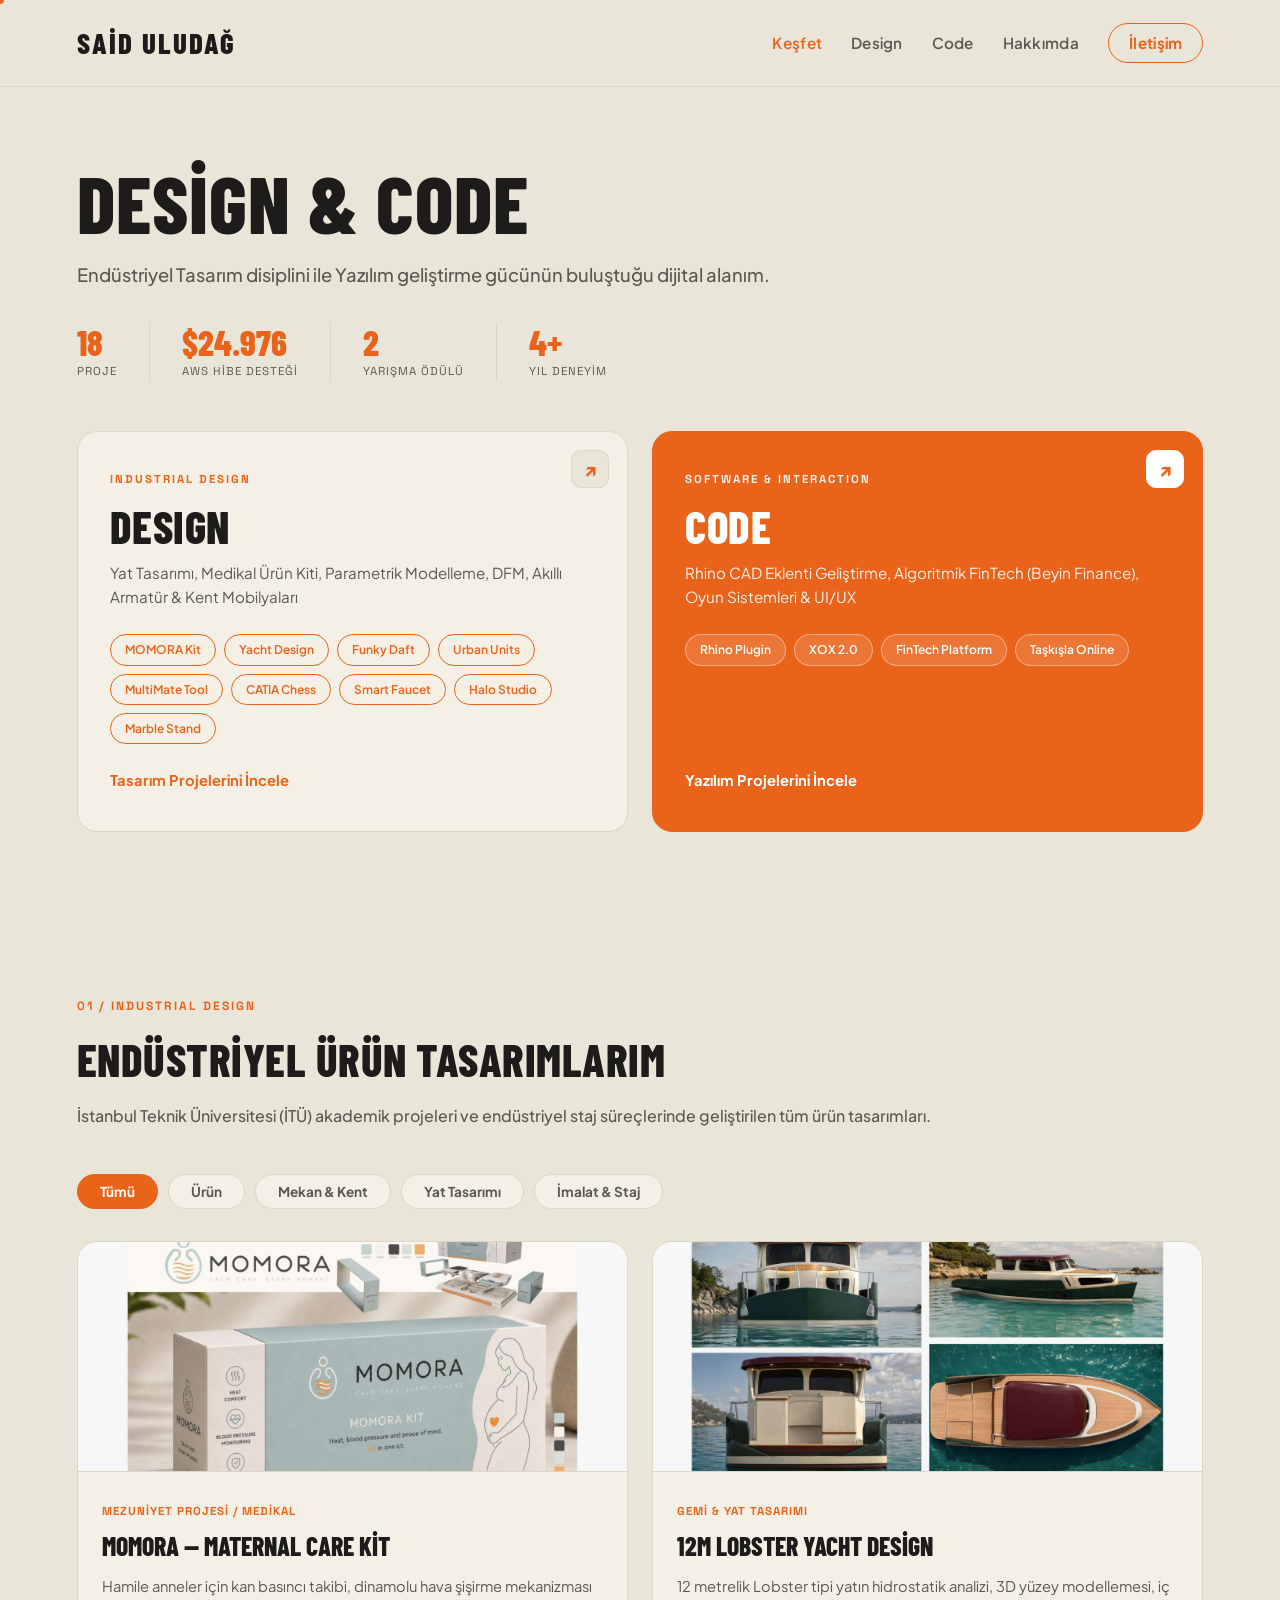
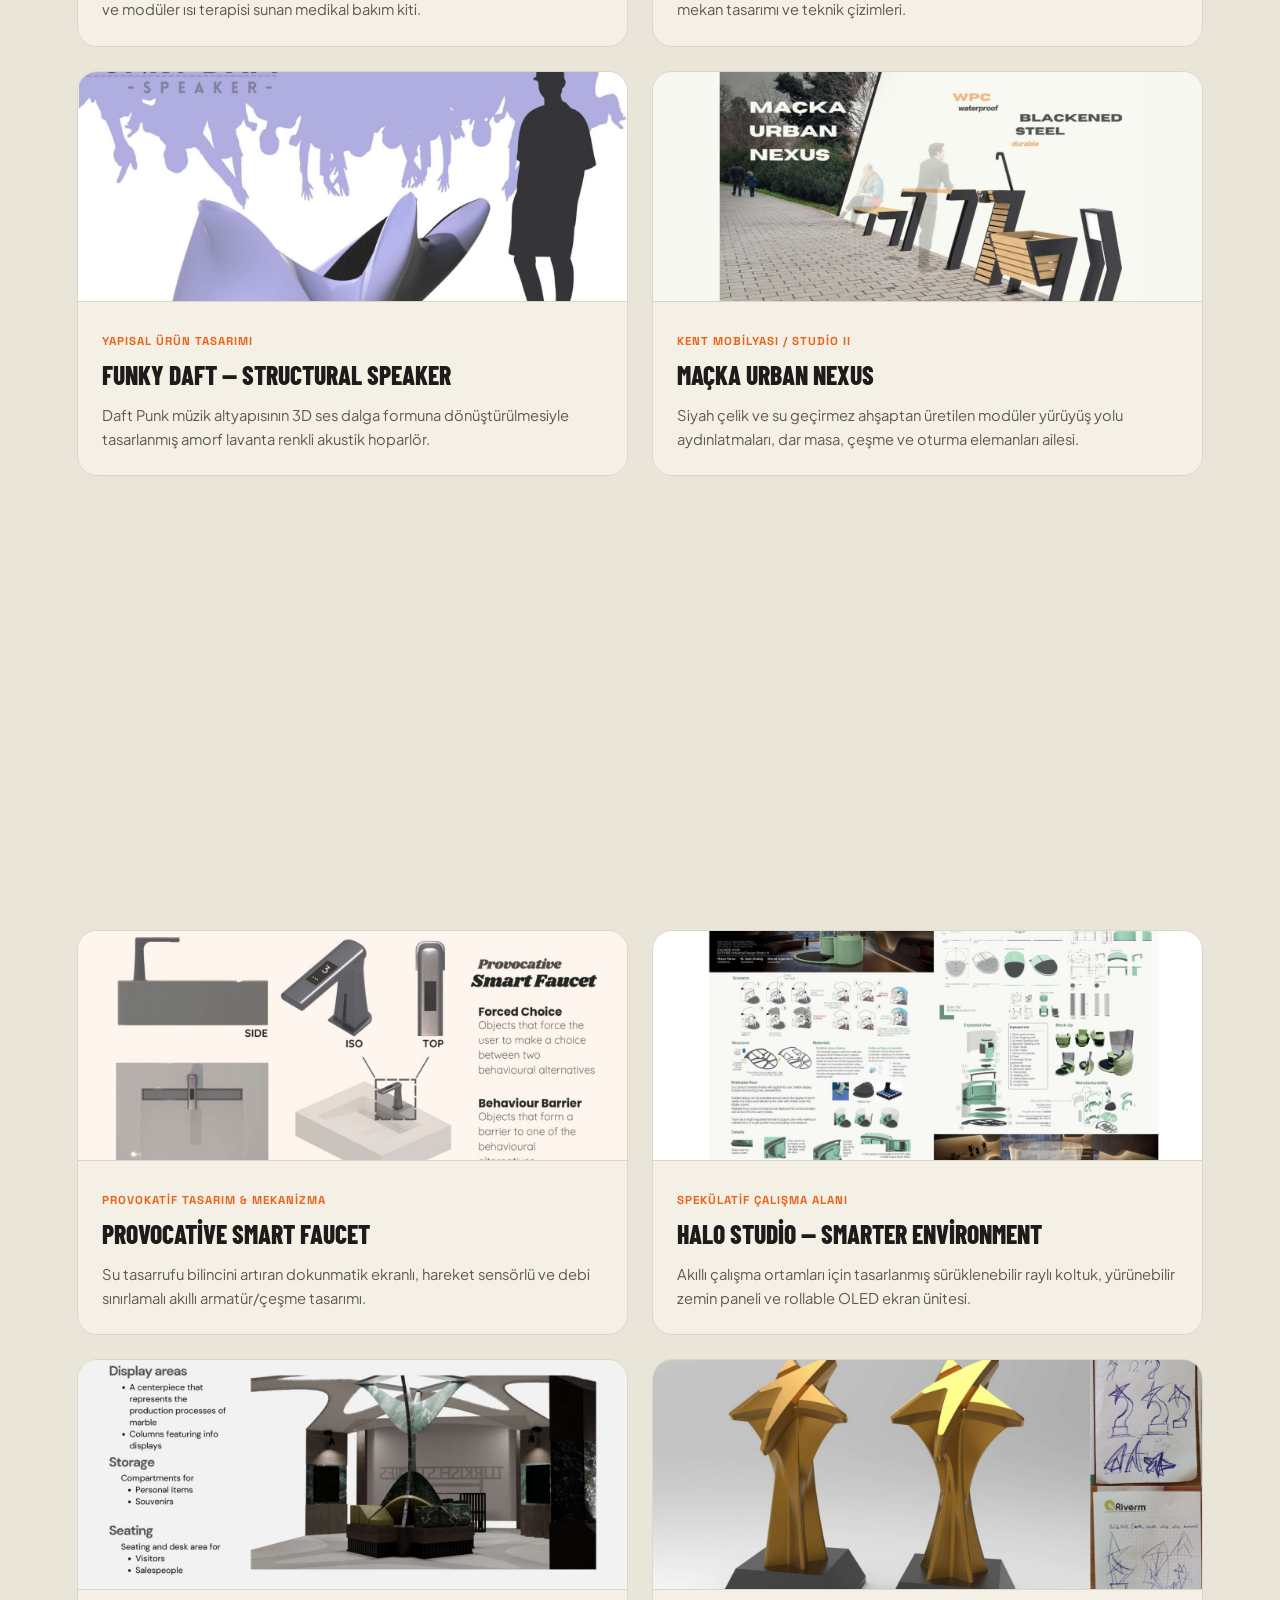
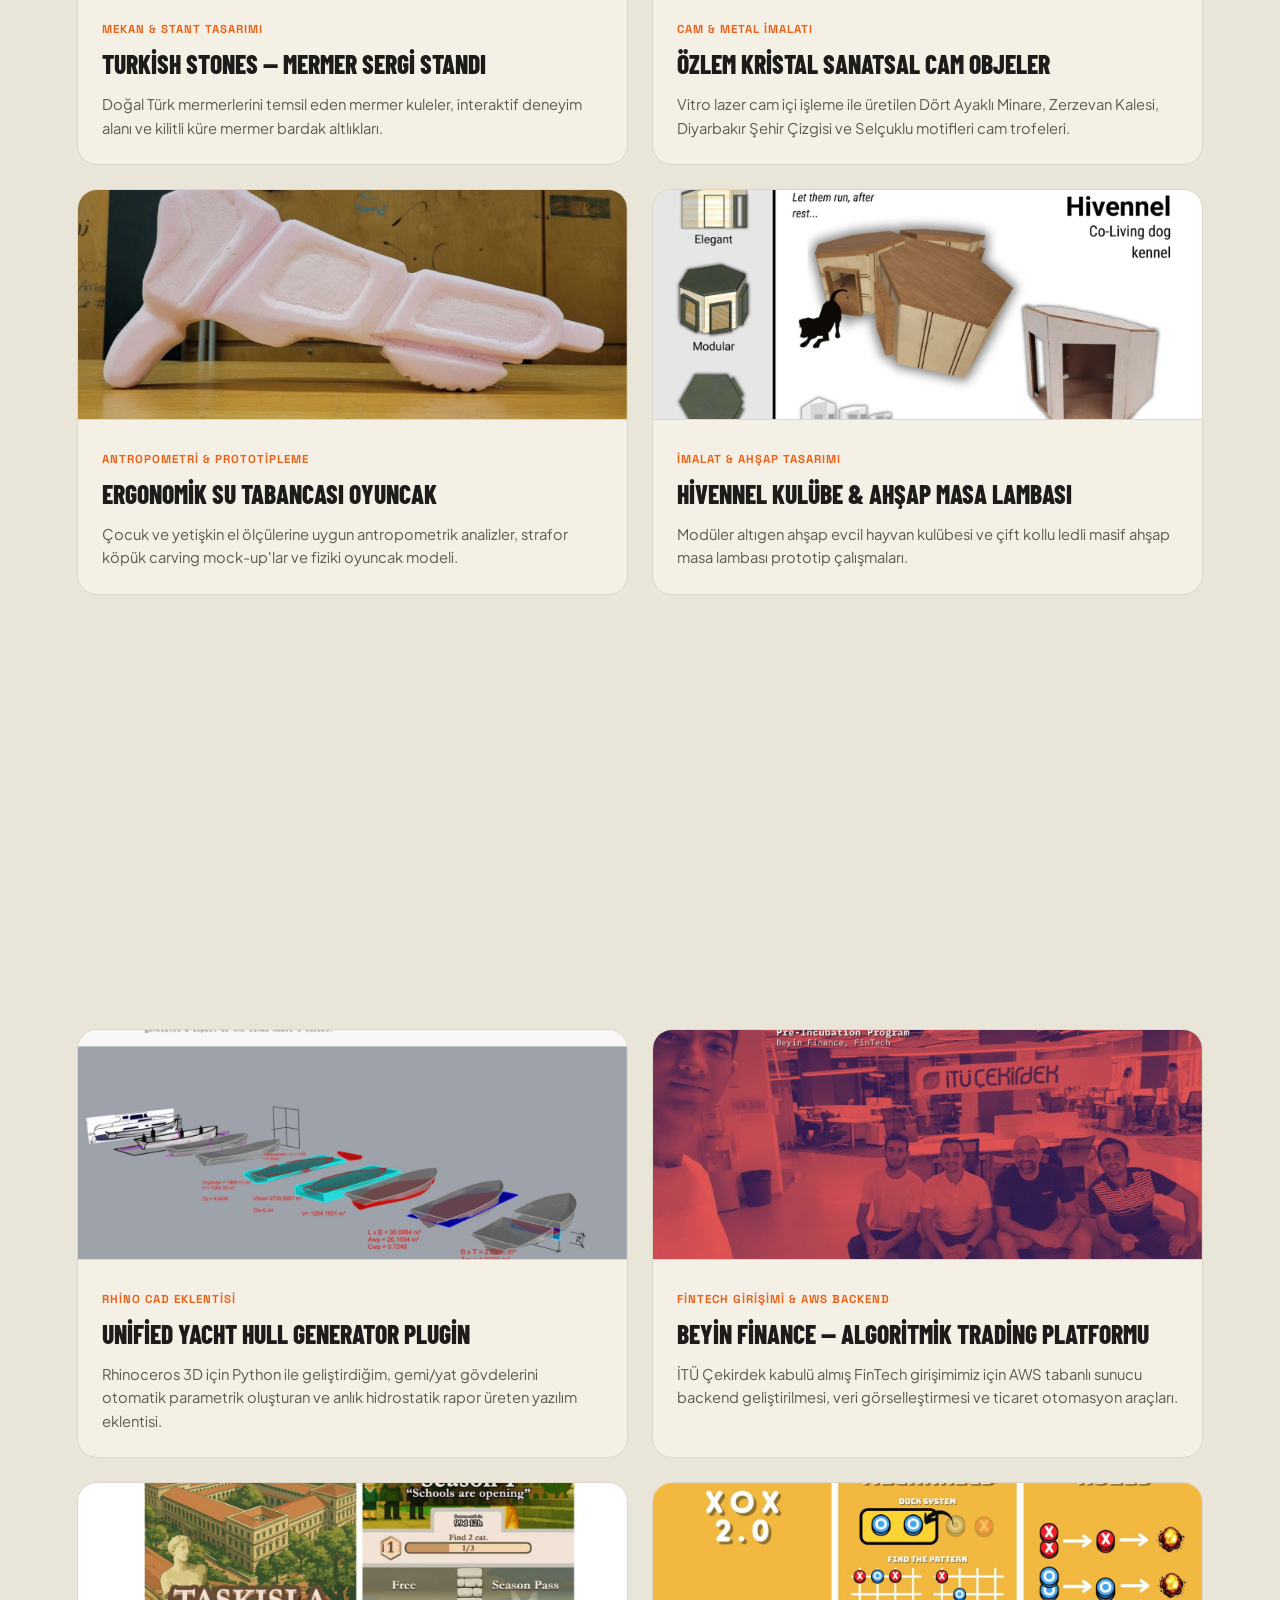
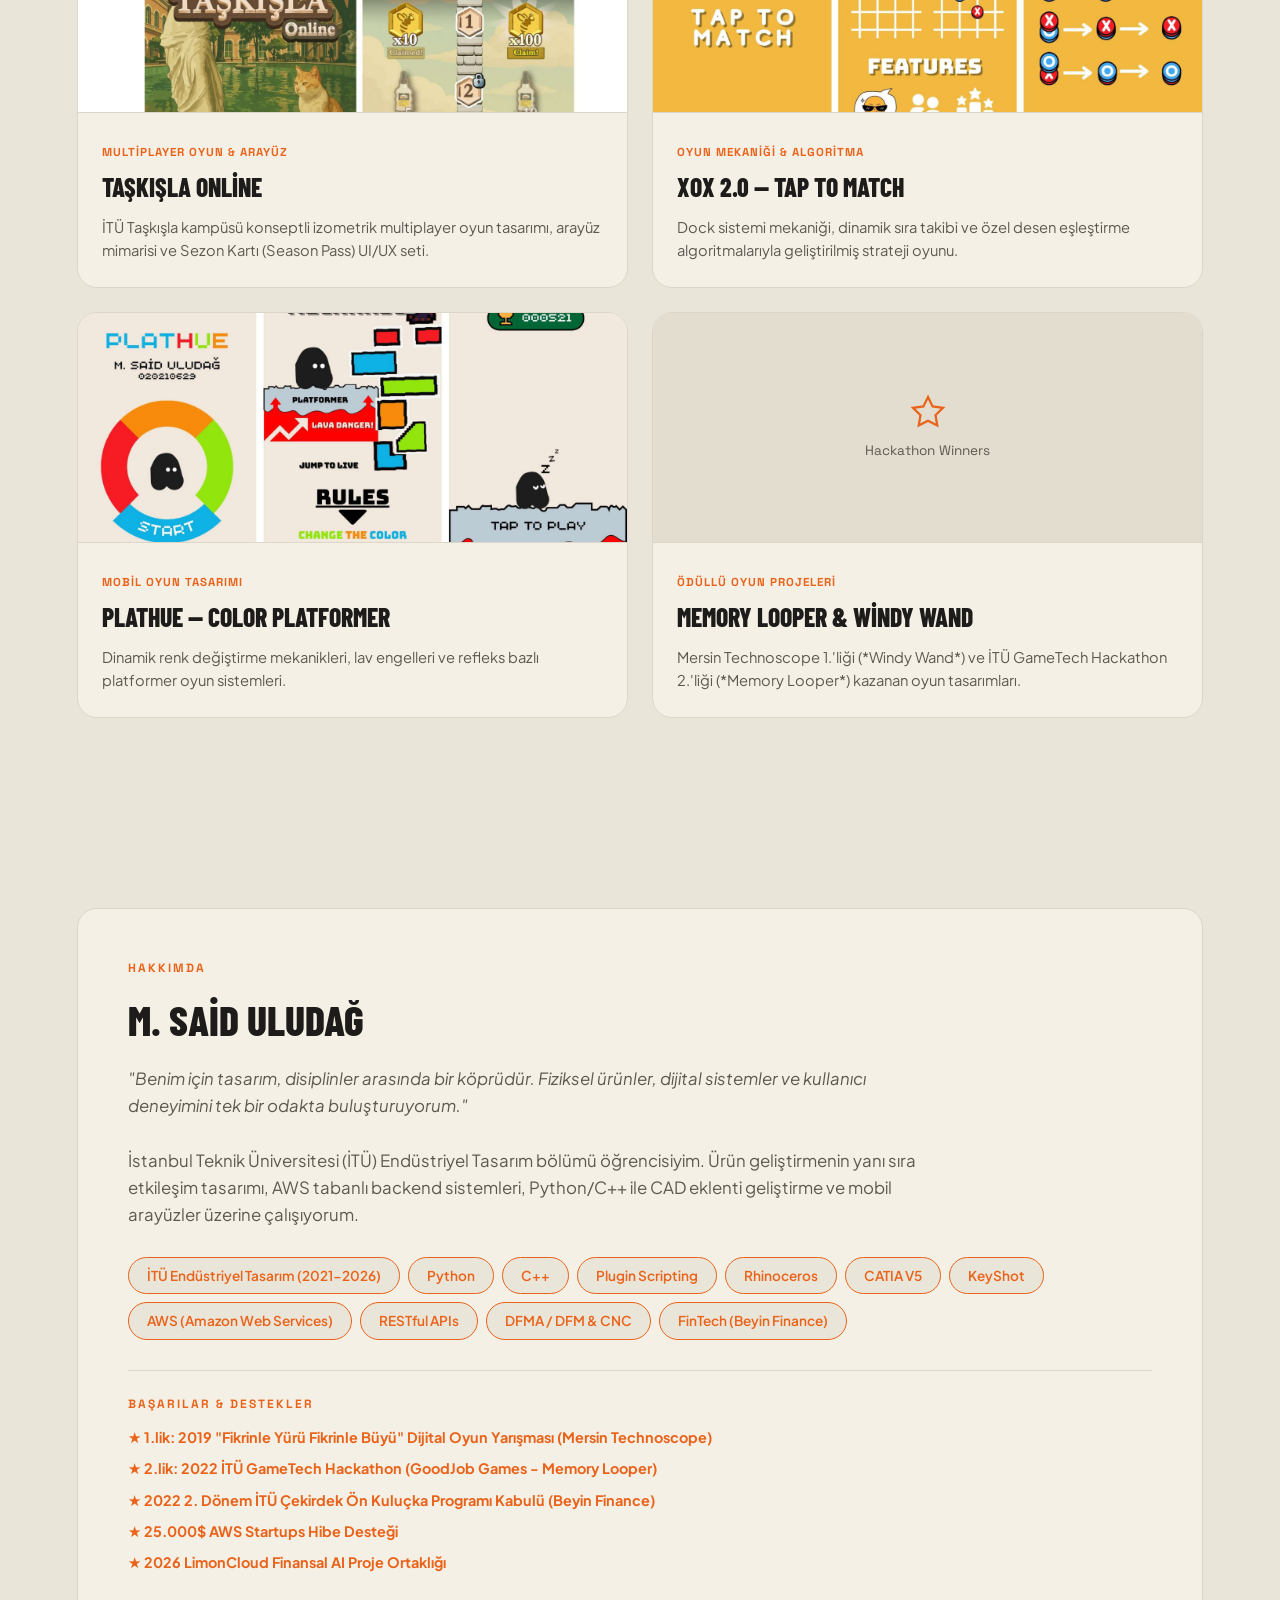
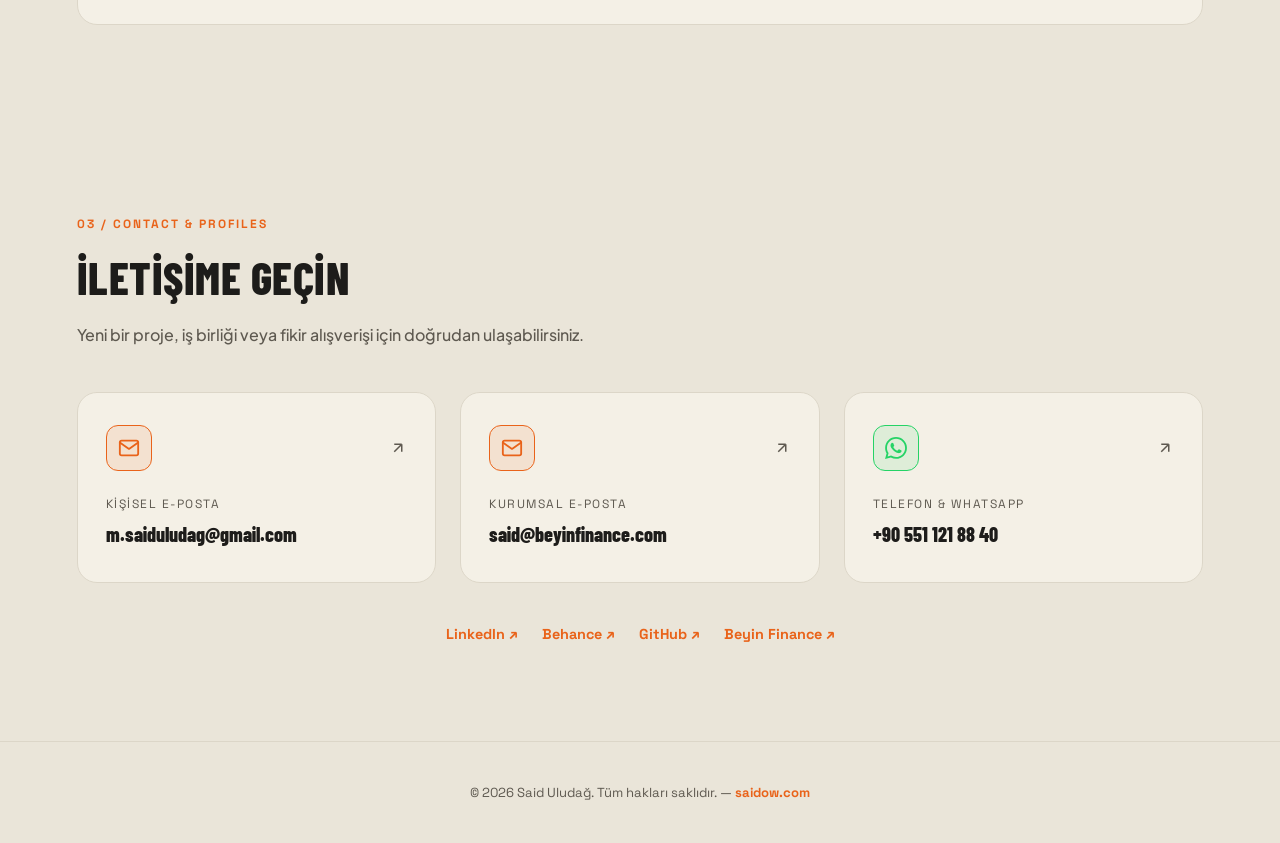
==== project.html @ 66a923ce "update" ====
<!DOCTYPE html>
<html lang="tr">
<head>
  <meta charset="UTF-8">
  <meta name="viewport" content="width=device-width, initial-scale=1.0">
  <title>Proje | Said Uludağ</title>
  <meta name="description" content="Said Uludağ - Endüstriyel tasarım ve yazılım proje detayları.">
  <meta name="author" content="Said Uludağ">

  <!-- Google Fonts -->
  <link rel="preconnect" href="https://fonts.googleapis.com">
  <link rel="preconnect" href="https://fonts.gstatic.com" crossorigin>
  <link href="https://fonts.googleapis.com/css2?family=Barlow+Condensed:wght@700;800&family=Plus+Jakarta+Sans:wght@400;500;600;700;800&family=Space+Grotesk:wght@500;700&display=swap" rel="stylesheet">

  <!-- CSS -->
  <link rel="stylesheet" href="style.css?v=17.0">
</head>
<body>
  <div class="bg-grid"></div>

  <!-- Header / Navigation -->
  <header class="navbar">
    <a href="index.html" class="brand-logo">
      <span class="brand-name">SAİD ULUDAĞ</span>
    </a>
    <nav class="nav-links">
      <a href="index.html#hub" class="nav-link">Keşfet</a>
      <a href="index.html#design" class="nav-link">Design</a>
      <a href="index.html#code" class="nav-link">Code</a>
      <a href="index.html#about" class="nav-link">Hakkımda</a>
      <a href="index.html#contact" class="nav-link btn-contact">İletişim</a>
    </nav>
  </header>

  <!-- Project Detail -->
  <main id="project-page" class="section-container project-container">
    <a id="back-link" href="index.html#design" class="project-back">← Tüm Projeler</a>

    <div class="project-header">
      <span id="project-category" class="section-tag"></span>
      <h1 id="project-title" class="section-title"></h1>
      <p id="project-meta" class="project-meta"></p>
      <p id="project-desc" class="project-desc"></p>
      <div id="project-actions"></div>
    </div>

    <div id="project-gallery" class="project-gallery"></div>

    <div class="project-nav">
      <a id="prev-project" class="project-nav-link" href="#"></a>
      <a id="next-project" class="project-nav-link next" href="#"></a>
    </div>
  </main>

  <!-- Footer -->
  <footer class="footer">
    <p>© 2026 Said Uludağ. Tüm hakları saklıdır. — <a href="https://saidow.com">saidow.com</a></p>
  </footer>

  <script src="projects.js?v=1.0"></script>
  <script>
    (function () {
      const params = new URLSearchParams(window.location.search);
      const id = params.get('id');
      const p = PROJECTS[id];

      if (!p) {
        window.location.replace('index.html');
        return;
      }

      document.title = p.title + ' | Said Uludağ';
      document.getElementById('project-category').textContent = p.section + ' — ' + p.category;
      document.getElementById('project-title').textContent = p.title;
      document.getElementById('project-meta').textContent = p.meta;
      document.getElementById('project-desc').textContent = p.desc;

      const isDesign = p.section === 'Industrial Design';
      document.getElementById('back-link').href = 'index.html#' + (isDesign ? 'design' : 'code');

      if (p.link) {
        const a = document.createElement('a');
        a.href = p.link;
        a.target = '_blank';
        a.rel = 'noopener noreferrer';
        a.className = 'project-external';
        a.textContent = 'Projeyi Ziyaret Et ↗';
        document.getElementById('project-actions').appendChild(a);
      }

      // Gallery: hero + detail images
      const gallery = document.getElementById('project-gallery');
      const files = ['hero'];
      for (let i = 1; i <= p.images; i++) files.push(String(i).padStart(2, '0'));
      files.forEach(function (f) {
        const img = document.createElement('img');
        img.src = 'assets/img/' + id + '/' + f + '.jpg';
        img.alt = p.title;
        img.loading = 'lazy';
        img.className = 'reveal';
        img.onerror = function () { img.remove(); };
        gallery.appendChild(img);
      });

      // Prev / Next navigation
      const idx = PROJECT_ORDER.indexOf(id);
      const prev = PROJECT_ORDER[(idx - 1 + PROJECT_ORDER.length) % PROJECT_ORDER.length];
      const next = PROJECT_ORDER[(idx + 1) % PROJECT_ORDER.length];
      const prevEl = document.getElementById('prev-project');
      const nextEl = document.getElementById('next-project');
      prevEl.href = 'project.html?id=' + prev;
      prevEl.textContent = '← ' + PROJECTS[prev].title;
      nextEl.href = 'project.html?id=' + next;
      nextEl.textContent = PROJECTS[next].title + ' →';
    })();
  </script>
  <script src="main.js?v=13.0"></script>
</body>
</html>
---- style.css ----
/* ==========================================
   SAIDOW.COM - REF3 THEME (OATMILK LATTE & ATOMIC ORANGE)
   ========================================== */

:root {
  /* Brand Color Tokens (Ref3 Palette) */
  --color-oatmilk-bg: #EAE5D9;       /* Oatmilk Latte Warm Sand Background */
  --color-oatmilk-card: #F4F0E6;     /* Card Background */
  --color-oatmilk-card-hover: #FFFFFF;/* Card Hover Background */
  --color-atomic-orange: #E9631A;    /* Atomic Orange Accent */
  
  --color-text-main: #1D1C1A;        /* Dark Charcoal Main Text */
  --color-text-sub: #5E5950;         /* Subtitle / Muted Text */

  --border-color: #DCD6C8;
  --border-orange: #E9631A;

  --font-condensed: 'Barlow Condensed', sans-serif;
  --font-main: 'Plus Jakarta Sans', sans-serif;
  --font-mono: 'Space Grotesk', monospace;
  
  --radius-lg: 20px;
  --radius-md: 12px;
  --transition-smooth: all 0.3s cubic-bezier(0.16, 1, 0.3, 1);
}

* {
  margin: 0;
  padding: 0;
  box-sizing: border-box;
}

html {
  scroll-behavior: smooth;
  font-family: var(--font-main);
  background-color: var(--color-oatmilk-bg);
  color: var(--color-text-main);
}

body {
  overflow-x: hidden;
  line-height: 1.6;
  position: relative;
  min-height: 100vh;
  -webkit-font-smoothing: antialiased;
  background-color: var(--color-oatmilk-bg);
}

/* Grid Pattern (Subtle Warm Lines) */
.bg-grid {
  position: fixed;
  top: 0;
  left: 0;
  width: 100%;
  height: 100%;
  background-image: linear-gradient(to right, rgba(233, 99, 26, 0.03) 1px, transparent 1px),
                    linear-gradient(to bottom, rgba(233, 99, 26, 0.03) 1px, transparent 1px);
  background-size: 75px 75px;
  z-index: -1;
  pointer-events: none;
}

/* Navigation */
.navbar {
  position: fixed;
  top: 0;
  left: 0;
  width: 100%;
  padding: 1.25rem 6%;
  display: flex;
  justify-content: space-between;
  align-items: center;
  backdrop-filter: blur(14px);
  -webkit-backdrop-filter: blur(14px);
  background: rgba(234, 229, 217, 0.88);
  border-bottom: 1px solid var(--border-color);
  z-index: 100;
  transition: padding 0.35s cubic-bezier(0.16, 1, 0.3, 1), box-shadow 0.35s ease;
}

.navbar--scrolled {
  padding: 0.7rem 6%;
  box-shadow: 0 8px 30px -12px rgba(29, 28, 26, 0.18);
}

/* Scroll progress bar */
.scroll-progress {
  position: fixed;
  top: 0;
  left: 0;
  width: 100%;
  height: 3px;
  background: var(--color-atomic-orange);
  transform: scaleX(0);
  transform-origin: left;
  z-index: 200;
  pointer-events: none;
}

.brand-logo {
  display: flex;
  align-items: center;
  gap: 10px;
  text-decoration: none;
}

.brand-name {
  font-family: var(--font-condensed);
  font-size: 1.8rem;
  font-weight: 800;
  letter-spacing: 2px;
  color: var(--color-text-main);
}

.brand-badge {
  font-size: 0.65rem;
  font-family: var(--font-mono);
  background: var(--color-atomic-orange);
  color: #FFFFFF;
  font-weight: 700;
  padding: 4px 10px;
  border-radius: 20px;
  letter-spacing: 1px;
}

.nav-links {
  display: flex;
  gap: 1.8rem;
  align-items: center;
}

.nav-link {
  color: var(--color-text-sub);
  text-decoration: none;
  font-weight: 600;
  font-size: 0.95rem;
  letter-spacing: 0.3px;
  transition: var(--transition-smooth);
}

.nav-link:hover, .nav-link.active {
  color: var(--color-atomic-orange);
}

.btn-contact {
  border: 1.5px solid var(--color-atomic-orange);
  color: var(--color-atomic-orange);
  padding: 7px 20px;
  border-radius: 30px;
  font-weight: 700;
}

.btn-contact:hover {
  background: var(--color-atomic-orange);
  color: #FFFFFF;
}

/* Hero Section */
.hero-section {
  padding: 160px 6% 70px;
  min-height: 85vh;
  display: flex;
  flex-direction: column;
  justify-content: center;
  max-width: 1300px;
  margin: 0 auto;
}

.hero-header {
  max-width: 800px;
  margin-bottom: 50px;
}

.hero-title {
  font-family: var(--font-condensed);
  font-size: clamp(3.2rem, 6.5vw, 5rem);
  font-weight: 800;
  text-transform: uppercase;
  letter-spacing: 1px;
  margin-bottom: 16px;
  color: var(--color-text-main);
  line-height: 1.05;
}

.hero-subtitle {
  font-size: 1.15rem;
  color: var(--color-text-sub);
  font-weight: 500;
  line-height: 1.6;
}

/* Hero load-in animation */
@keyframes heroRise {
  from { opacity: 0; transform: translateY(40px); }
  to   { opacity: 1; transform: translateY(0); }
}

.hero-title {
  animation: heroRise 0.9s cubic-bezier(0.16, 1, 0.3, 1) both;
}

.hero-subtitle {
  animation: heroRise 0.9s cubic-bezier(0.16, 1, 0.3, 1) 0.15s both;
}

.hero-stats {
  display: flex;
  flex-wrap: wrap;
  gap: 0;
  margin-top: 34px;
  animation: heroRise 0.9s cubic-bezier(0.16, 1, 0.3, 1) 0.3s both;
}

.hero-stat {
  display: flex;
  flex-direction: column;
  padding: 0 32px;
  border-left: 1.5px solid var(--border-color);
}

.hero-stat:first-child {
  padding-left: 0;
  border-left: none;
}

.hero-stat-value {
  font-family: var(--font-condensed);
  font-size: 2.2rem;
  font-weight: 800;
  color: var(--color-atomic-orange);
  line-height: 1.1;
}

.hero-stat-label {
  font-family: var(--font-mono);
  font-size: 0.72rem;
  letter-spacing: 1px;
  text-transform: uppercase;
  color: var(--color-text-sub);
}

.hub-container {
  animation: heroRise 0.9s cubic-bezier(0.16, 1, 0.3, 1) 0.45s both;
}

@media (max-width: 640px) {
  .hero-stat { padding: 0 18px; }
}

/* Triple Hub Container (Ref3 Notched Cards) */
.hub-container {
  display: grid;
  grid-template-columns: repeat(auto-fit, minmax(300px, 1fr));
  gap: 24px;
}

.hub-card {
  position: relative;
  border-radius: var(--radius-lg);
  background: var(--color-oatmilk-card);
  border: 1.5px solid var(--border-color);
  padding: 38px 32px;
  text-decoration: none;
  transition: var(--transition-smooth);
  display: flex;
  flex-direction: column;
  justify-content: space-between;
  min-height: 380px;
}

/* Ref3 Notched Badge in top right corner */
.hub-card::after {
  content: "↗";
  position: absolute;
  top: 18px;
  right: 18px;
  width: 36px;
  height: 36px;
  border-radius: 10px;
  border: 1.5px solid var(--border-color);
  background: var(--color-oatmilk-bg);
  color: var(--color-atomic-orange);
  font-size: 1.2rem;
  font-weight: 800;
  display: flex;
  align-items: center;
  justify-content: center;
  transition: var(--transition-smooth);
}

.hub-card:hover {
  transform: translateY(-6px);
  border-color: var(--color-atomic-orange);
  background: var(--color-oatmilk-card-hover);
  box-shadow: 0 16px 36px -10px rgba(233, 99, 26, 0.18);
}

.hub-card:hover::after {
  background: var(--color-atomic-orange);
  border-color: var(--color-atomic-orange);
  color: #FFFFFF;
  transform: translate(2px, -2px);
}

/* Ref3 High-Contrast Second Card Highlight */
.hub-card:nth-child(2) {
  background: var(--color-atomic-orange);
  border-color: var(--color-atomic-orange);
}

.hub-card:nth-child(2) .card-badge {
  color: #FFFFFF;
  opacity: 0.9;
}

.hub-card:nth-child(2) .card-title {
  color: #FFFFFF;
}

.hub-card:nth-child(2) .card-desc {
  color: rgba(255, 255, 255, 0.9);
}

.hub-card:nth-child(2) .card-tags li {
  border-color: rgba(255, 255, 255, 0.4);
  color: #FFFFFF;
  background: rgba(255, 255, 255, 0.12);
}

.hub-card:nth-child(2) .card-cta {
  color: #FFFFFF;
}

.hub-card:nth-child(2)::after {
  background: #FFFFFF;
  color: var(--color-atomic-orange);
  border-color: #FFFFFF;
}

.card-badge {
  font-family: var(--font-mono);
  font-size: 0.72rem;
  letter-spacing: 2px;
  color: var(--color-atomic-orange);
  font-weight: 700;
  margin-bottom: 16px;
}

.card-title {
  font-family: var(--font-condensed);
  font-size: 2.8rem;
  font-weight: 800;
  text-transform: uppercase;
  letter-spacing: 0.5px;
  color: var(--color-text-main);
  margin-bottom: 12px;
  line-height: 1;
}

.card-desc {
  color: var(--color-text-sub);
  font-size: 0.95rem;
  font-weight: 400;
  margin-bottom: 25px;
}

.card-tags {
  list-style: none;
  display: flex;
  flex-wrap: wrap;
  gap: 8px;
  margin-bottom: 25px;
}

/* Ref3 Pill Badge Style */
.card-tags li {
  font-size: 0.75rem;
  font-family: var(--font-main);
  font-weight: 600;
  border: 1.5px solid var(--color-atomic-orange);
  padding: 5px 14px;
  border-radius: 30px;
  color: var(--color-atomic-orange);
}

.card-cta {
  display: flex;
  align-items: center;
  gap: 8px;
  font-weight: 700;
  font-size: 0.92rem;
  color: var(--color-atomic-orange);
  transition: var(--transition-smooth);
}

.card-cta svg {
  display: none; /* Icon is in top-right notched badge */
}

/* Sections */
.section-container {
  padding: 95px 6%;
  max-width: 1300px;
  margin: 0 auto;
}

.section-header {
  margin-bottom: 45px;
}

.section-tag {
  font-family: var(--font-mono);
  font-size: 0.75rem;
  letter-spacing: 2px;
  color: var(--color-atomic-orange);
  font-weight: 700;
  text-transform: uppercase;
  margin-bottom: 8px;
  display: block;
}

.section-title {
  font-family: var(--font-condensed);
  font-size: 2.8rem;
  font-weight: 800;
  text-transform: uppercase;
  letter-spacing: 0.5px;
  margin-bottom: 8px;
  color: var(--color-text-main);
}

.section-desc {
  color: var(--color-text-sub);
  font-weight: 500;
}

/* Scroll reveal */
.reveal {
  opacity: 0;
  transform: translateY(28px);
  transition: opacity 0.7s cubic-bezier(0.16, 1, 0.3, 1),
              transform 0.7s cubic-bezier(0.16, 1, 0.3, 1);
}

.reveal.in-view {
  opacity: 1;
  transform: translateY(0);
}

/* Filter bar */
.filter-bar {
  display: flex;
  flex-wrap: wrap;
  gap: 10px;
  margin-bottom: 32px;
}

.filter-bar [data-filter] {
  font-family: var(--font-main);
  font-size: 0.85rem;
  font-weight: 700;
  border: 1.5px solid var(--border-color);
  background: var(--color-oatmilk-card);
  color: var(--color-text-sub);
  padding: 8px 22px;
  border-radius: 30px;
  cursor: pointer;
  transition: var(--transition-smooth);
}

.filter-bar [data-filter]:hover {
  border-color: var(--color-atomic-orange);
  color: var(--color-atomic-orange);
}

.filter-bar [data-filter].active {
  background: var(--color-atomic-orange);
  border-color: var(--color-atomic-orange);
  color: #FFFFFF;
}

/* Filtering states */
.portfolio-item.is-filtering {
  opacity: 0;
  transform: scale(0.92);
}

.portfolio-item.is-hidden {
  display: none;
}

/* Portfolio Grid */
.portfolio-grid {
  display: grid;
  grid-template-columns: repeat(auto-fill, minmax(360px, 1fr));
  gap: 24px;
}

@media (max-width: 500px) {
  .portfolio-grid {
    grid-template-columns: 1fr;
  }
}

.portfolio-item {
  background: var(--color-oatmilk-card);
  border: 1.5px solid var(--border-color);
  border-radius: var(--radius-lg);
  overflow: hidden;
  transition: var(--transition-smooth);
  display: block;
  text-decoration: none;
  color: inherit;
}

.portfolio-item:hover {
  transform: translateY(-4px);
  border-color: var(--color-atomic-orange);
  box-shadow: 0 16px 32px -10px rgba(233, 99, 26, 0.15);
}

.item-media {
  position: relative;
  width: 100%;
  height: 230px;
  overflow: hidden;
  background: #DFD9CC;
  border-bottom: 1.5px solid var(--border-color);
}

/* Hover overlay + "İncele" rozeti */
.item-media::after {
  content: "";
  position: absolute;
  inset: 0;
  background: linear-gradient(to top, rgba(29, 28, 26, 0.55), transparent 55%);
  opacity: 0;
  transition: var(--transition-smooth);
  pointer-events: none;
  z-index: 1;
}

.item-media::before {
  content: "İncele →";
  position: absolute;
  left: 16px;
  bottom: 14px;
  z-index: 2;
  background: var(--color-atomic-orange);
  color: #FFFFFF;
  font-family: var(--font-mono);
  font-size: 0.78rem;
  font-weight: 700;
  padding: 6px 16px;
  border-radius: 20px;
  opacity: 0;
  transform: translateY(10px);
  transition: var(--transition-smooth);
  pointer-events: none;
}

.portfolio-item:hover .item-media::after {
  opacity: 1;
}

.portfolio-item:hover .item-media::before {
  opacity: 1;
  transform: translateY(0);
}

.portfolio-item:hover .item-title {
  color: var(--color-atomic-orange);
}

.item-media img {
  width: 100%;
  height: 100%;
  object-fit: cover;
  display: block;
  transition: var(--transition-smooth);
}

.portfolio-item:hover .item-media img {
  transform: scale(1.04);
}

.placeholder-art {
  width: 100%;
  height: 100%;
  display: flex;
  flex-direction: column;
  align-items: center;
  justify-content: center;
  gap: 10px;
  color: var(--color-text-sub);
  font-family: var(--font-mono);
  font-size: 0.85rem;
  background: #E3DDCF;
}

.placeholder-icon {
  width: 36px;
  height: 36px;
  color: var(--color-atomic-orange);
}

.item-info {
  padding: 24px;
}

.item-category {
  font-size: 0.72rem;
  font-family: var(--font-mono);
  color: var(--color-atomic-orange);
  font-weight: 700;
  text-transform: uppercase;
  letter-spacing: 1px;
}

.item-title {
  font-family: var(--font-condensed);
  font-size: 1.6rem;
  font-weight: 800;
  text-transform: uppercase;
  margin: 4px 0 8px;
  color: var(--color-text-main);
  transition: color 0.3s ease;
}

.item-desc {
  font-size: 0.92rem;
  color: var(--color-text-sub);
  font-weight: 400;
}

/* About & Skills */
.about-card {
  background: var(--color-oatmilk-card);
  border: 1.5px solid var(--border-color);
  border-radius: var(--radius-lg);
  padding: 50px;
}

.about-text h2 {
  font-family: var(--font-condensed);
  font-size: 2.6rem;
  font-weight: 800;
  text-transform: uppercase;
  color: var(--color-text-main);
  margin: 8px 0 14px;
}

.about-text p {
  color: var(--color-text-sub);
  font-size: 1.05rem;
  font-weight: 400;
  margin-bottom: 28px;
  max-width: 800px;
}

.skills-list {
  display: flex;
  flex-wrap: wrap;
  gap: 8px;
}

.skill-pill {
  background: var(--color-oatmilk-bg);
  border: 1.5px solid var(--color-atomic-orange);
  padding: 7px 18px;
  border-radius: 30px;
  font-size: 0.85rem;
  font-family: var(--font-main);
  font-weight: 600;
  color: var(--color-atomic-orange);
  transition: var(--transition-smooth);
}

.skill-pill:hover {
  background: var(--color-atomic-orange);
  color: #FFFFFF;
}

/* Ref3 Minimal Contact Grid */
.contact-grid {
  display: grid;
  grid-template-columns: repeat(auto-fit, minmax(300px, 1fr));
  gap: 24px;
}

.contact-card {
  background: var(--color-oatmilk-card);
  border: 1.5px solid var(--border-color);
  border-radius: var(--radius-lg);
  padding: 32px 28px;
  text-decoration: none;
  display: flex;
  flex-direction: column;
  justify-content: space-between;
  min-height: 180px;
  transition: var(--transition-smooth);
}

.contact-card:hover {
  transform: translateY(-5px);
  border-color: var(--color-atomic-orange);
  background: var(--color-oatmilk-card-hover);
  box-shadow: 0 16px 32px -10px rgba(233, 99, 26, 0.18);
}

.contact-card-header {
  display: flex;
  justify-content: space-between;
  align-items: center;
  margin-bottom: 24px;
}

.contact-icon {
  width: 46px;
  height: 46px;
  border-radius: 12px;
  background: rgba(233, 99, 26, 0.1);
  border: 1.5px solid var(--color-atomic-orange);
  display: flex;
  align-items: center;
  justify-content: center;
  color: var(--color-atomic-orange);
  transition: var(--transition-smooth);
}

.contact-card:hover .contact-icon {
  background: var(--color-atomic-orange);
  color: #FFFFFF;
}

.contact-icon svg {
  width: 22px;
  height: 22px;
}

.contact-arrow {
  color: var(--color-text-sub);
  transition: var(--transition-smooth);
}

.contact-card:hover .contact-arrow {
  color: var(--color-atomic-orange);
  transform: translate(3px, -3px);
}

.whatsapp-icon {
  background: rgba(37, 211, 102, 0.1);
  border-color: #25D366;
  color: #25D366;
}

.whatsapp-card:hover {
  border-color: #25D366;
  box-shadow: 0 16px 32px -10px rgba(37, 211, 102, 0.2);
}

.whatsapp-card:hover .whatsapp-icon {
  background: #25D366;
  color: #FFFFFF;
}

.whatsapp-card:hover .contact-arrow {
  color: #25D366;
}

.contact-card-body {
  display: flex;
  flex-direction: column;
}

.contact-label {
  font-size: 0.75rem;
  font-family: var(--font-mono);
  color: var(--color-text-sub);
  text-transform: uppercase;
  letter-spacing: 1.5px;
  margin-bottom: 4px;
}

.contact-value {
  font-family: var(--font-condensed);
  font-size: 1.25rem;
  font-weight: 800;
  color: var(--color-text-main);
  word-break: break-all;
}

/* ==========================================
   PROJECT DETAIL PAGE (project.html)
   ========================================== */
.project-container {
  padding-top: 140px;
  max-width: 1100px;
}

.project-back {
  display: inline-block;
  font-family: var(--font-mono);
  font-size: 0.85rem;
  font-weight: 700;
  color: var(--color-atomic-orange);
  text-decoration: none;
  margin-bottom: 28px;
  transition: var(--transition-smooth);
}

.project-back:hover {
  transform: translateX(-4px);
}

.project-back {
  animation: heroRise 0.7s cubic-bezier(0.16, 1, 0.3, 1) backwards;
}

.project-header {
  margin-bottom: 40px;
  animation: heroRise 0.8s cubic-bezier(0.16, 1, 0.3, 1) 0.1s both;
}

.project-meta {
  font-family: var(--font-mono);
  font-size: 0.85rem;
  color: var(--color-text-sub);
  letter-spacing: 0.5px;
  margin: 4px 0 16px;
}

.project-desc {
  color: var(--color-text-sub);
  font-size: 1.05rem;
  font-weight: 400;
  max-width: 820px;
  line-height: 1.7;
}

.project-external {
  display: inline-block;
  margin-top: 20px;
  border: 1.5px solid var(--color-atomic-orange);
  color: var(--color-atomic-orange);
  padding: 9px 24px;
  border-radius: 30px;
  font-weight: 700;
  font-size: 0.92rem;
  text-decoration: none;
  transition: var(--transition-smooth);
}

.project-external:hover {
  background: var(--color-atomic-orange);
  color: #FFFFFF;
}

.project-gallery {
  display: flex;
  flex-direction: column;
  gap: 24px;
}

.project-gallery img {
  width: 100%;
  display: block;
  border: 1.5px solid var(--border-color);
  border-radius: var(--radius-lg);
  background: #FFFFFF;
}

.project-nav {
  display: flex;
  justify-content: space-between;
  gap: 16px;
  margin-top: 50px;
  padding-top: 30px;
  border-top: 1.5px solid var(--border-color);
}

.project-nav-link {
  font-family: var(--font-condensed);
  font-size: 1.2rem;
  font-weight: 800;
  text-transform: uppercase;
  color: var(--color-text-main);
  text-decoration: none;
  transition: var(--transition-smooth);
}

.project-nav-link.next {
  text-align: right;
}

.project-nav-link:hover {
  color: var(--color-atomic-orange);
}

.project-nav-link {
  transition: color 0.3s ease, transform 0.3s cubic-bezier(0.16, 1, 0.3, 1);
}

.project-nav-link:hover {
  transform: translateX(-5px);
}

.project-nav-link.next:hover {
  transform: translateX(5px);
}

/* Galeri görselleri tıklanabilir */
.project-gallery img {
  cursor: zoom-in;
}

/* ==========================================
   LIGHTBOX
   ========================================== */
.lightbox {
  position: fixed;
  inset: 0;
  background: rgba(29, 28, 26, 0.92);
  backdrop-filter: blur(8px);
  -webkit-backdrop-filter: blur(8px);
  display: flex;
  align-items: center;
  justify-content: center;
  z-index: 500;
  opacity: 0;
  visibility: hidden;
  transition: opacity 0.35s ease, visibility 0.35s ease;
}

.lightbox.open {
  opacity: 1;
  visibility: visible;
}

.lightbox-img {
  max-width: 88vw;
  max-height: 86vh;
  border-radius: var(--radius-md);
  transform: scale(0.94);
  transition: transform 0.35s cubic-bezier(0.16, 1, 0.3, 1);
}

.lightbox.open .lightbox-img {
  transform: scale(1);
}

.lightbox-close,
.lightbox-arrow {
  position: absolute;
  background: rgba(255, 255, 255, 0.1);
  border: 1.5px solid rgba(255, 255, 255, 0.3);
  color: #FFFFFF;
  width: 46px;
  height: 46px;
  border-radius: 50%;
  font-size: 1.1rem;
  cursor: pointer;
  display: flex;
  align-items: center;
  justify-content: center;
  transition: var(--transition-smooth);
  z-index: 2;
}

.lightbox-close:hover,
.lightbox-arrow:hover {
  background: var(--color-atomic-orange);
  border-color: var(--color-atomic-orange);
}

.lightbox-close { top: 24px; right: 24px; }
.lightbox-arrow.prev { left: 24px; top: 50%; transform: translateY(-50%); }
.lightbox-arrow.next { right: 24px; top: 50%; transform: translateY(-50%); }

.lightbox-counter {
  position: absolute;
  bottom: 24px;
  left: 50%;
  transform: translateX(-50%);
  font-family: var(--font-mono);
  font-size: 0.85rem;
  color: rgba(255, 255, 255, 0.8);
  letter-spacing: 2px;
}

/* ==========================================
   CUSTOM CURSOR
   ========================================== */
.cursor-dot,
.cursor-ring {
  position: fixed;
  top: 0;
  left: 0;
  pointer-events: none;
  border-radius: 50%;
  z-index: 999;
  transition: opacity 0.3s ease;
}

.cursor-dot {
  width: 8px;
  height: 8px;
  margin: -4px 0 0 -4px;
  background: var(--color-atomic-orange);
}

.cursor-ring {
  width: 36px;
  height: 36px;
  margin: -18px 0 0 -18px;
  border: 1.5px solid var(--color-atomic-orange);
  opacity: 0.6;
  transition: width 0.3s ease, height 0.3s ease, margin 0.3s ease,
              background 0.3s ease, opacity 0.3s ease;
}

.cursor-ring--hover {
  width: 56px;
  height: 56px;
  margin: -28px 0 0 -28px;
  opacity: 1;
  background: rgba(233, 99, 26, 0.08);
}

@media (hover: none) {
  .cursor-dot, .cursor-ring { display: none; }
}

/* Magnetik elementler: transform JS'ten geldiği için yumuşak dönüş */
.btn-contact,
.contact-icon,
.project-external,
.filter-bar [data-filter] {
  transition-property: all;
  will-change: transform;
}

/* ==========================================
   REDUCED MOTION
   ========================================== */
@media (prefers-reduced-motion: reduce) {
  *, *::before, *::after {
    animation-duration: 0.01ms !important;
    animation-iteration-count: 1 !important;
    transition-duration: 0.01ms !important;
  }
  html { scroll-behavior: auto; }
  .cursor-dot, .cursor-ring { display: none; }
  .reveal { opacity: 1; transform: none; }
}

/* Footer */
.footer {
  text-align: center;
  padding: 40px 6%;
  border-top: 1.5px solid var(--border-color);
  color: var(--color-text-sub);
  font-size: 0.82rem;
  font-family: var(--font-mono);
}

.footer a {
  color: var(--color-atomic-orange);
  text-decoration: none;
  font-weight: 700;
}
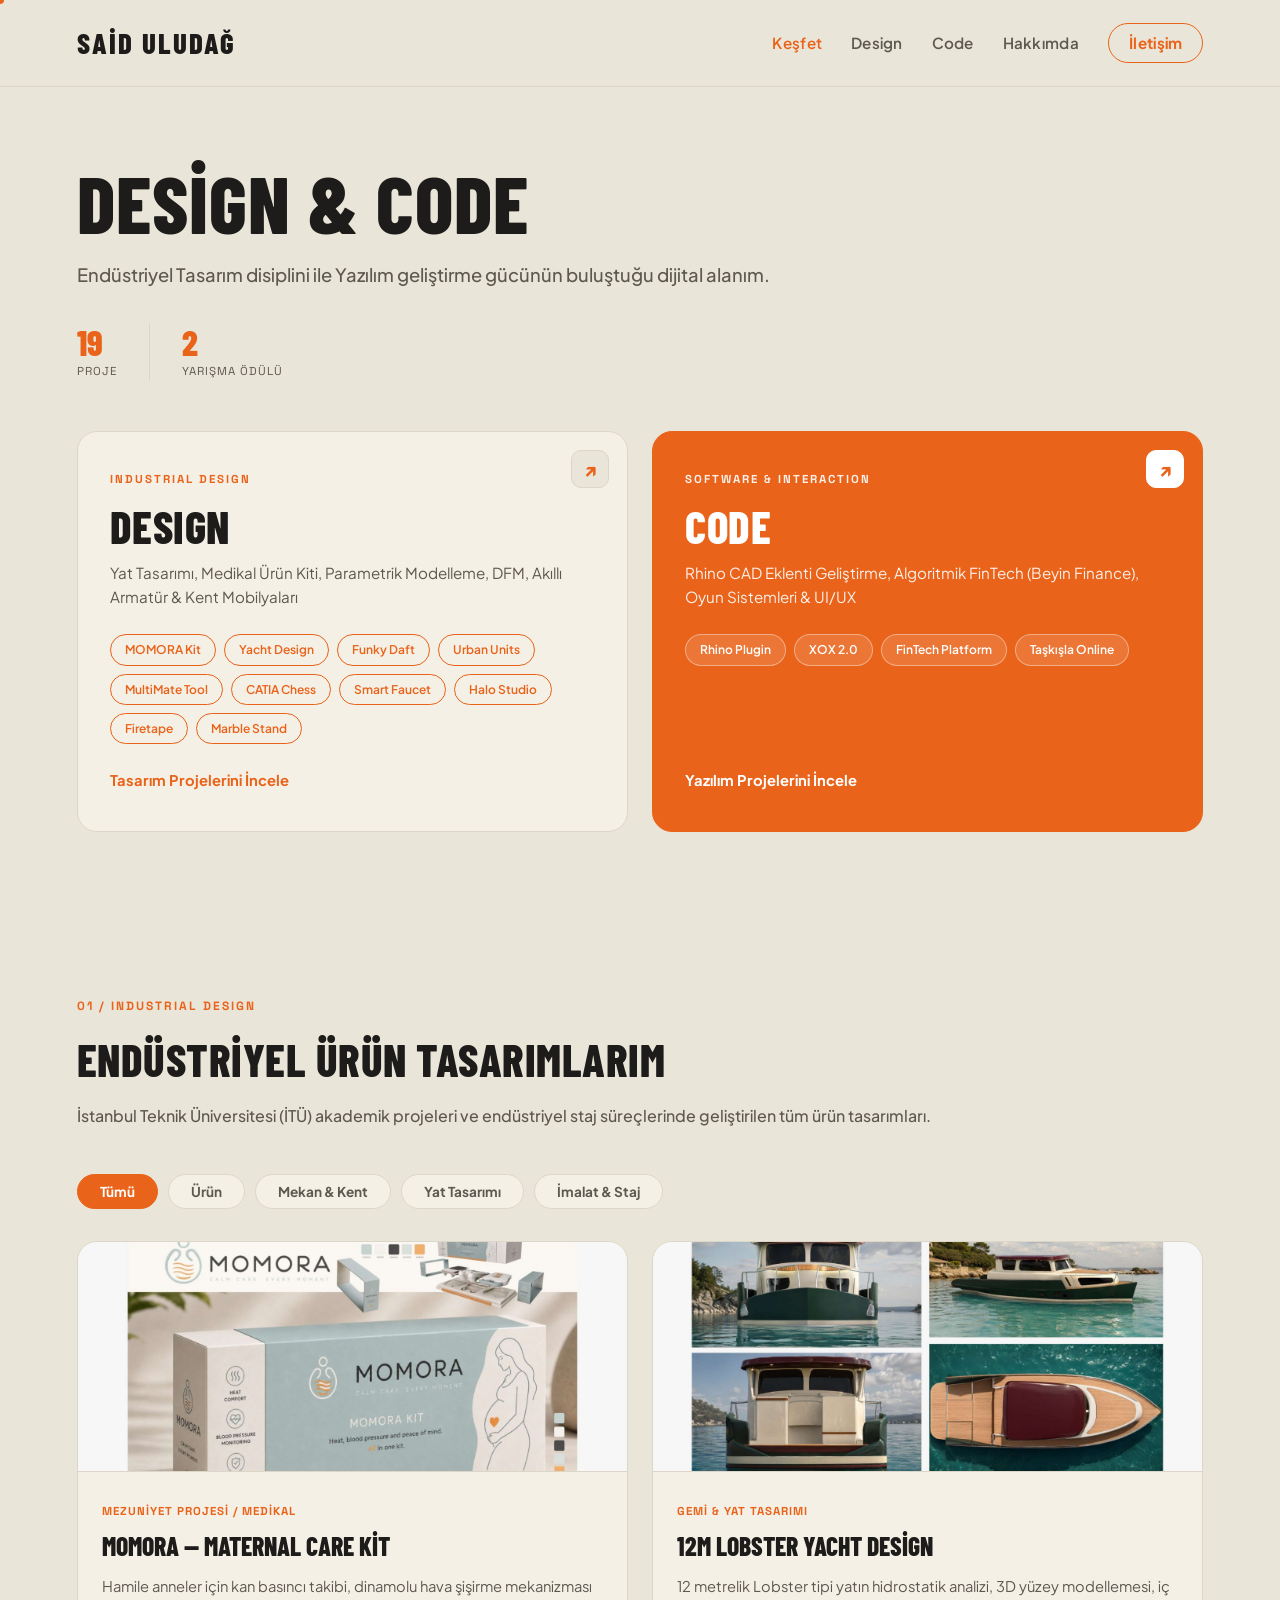
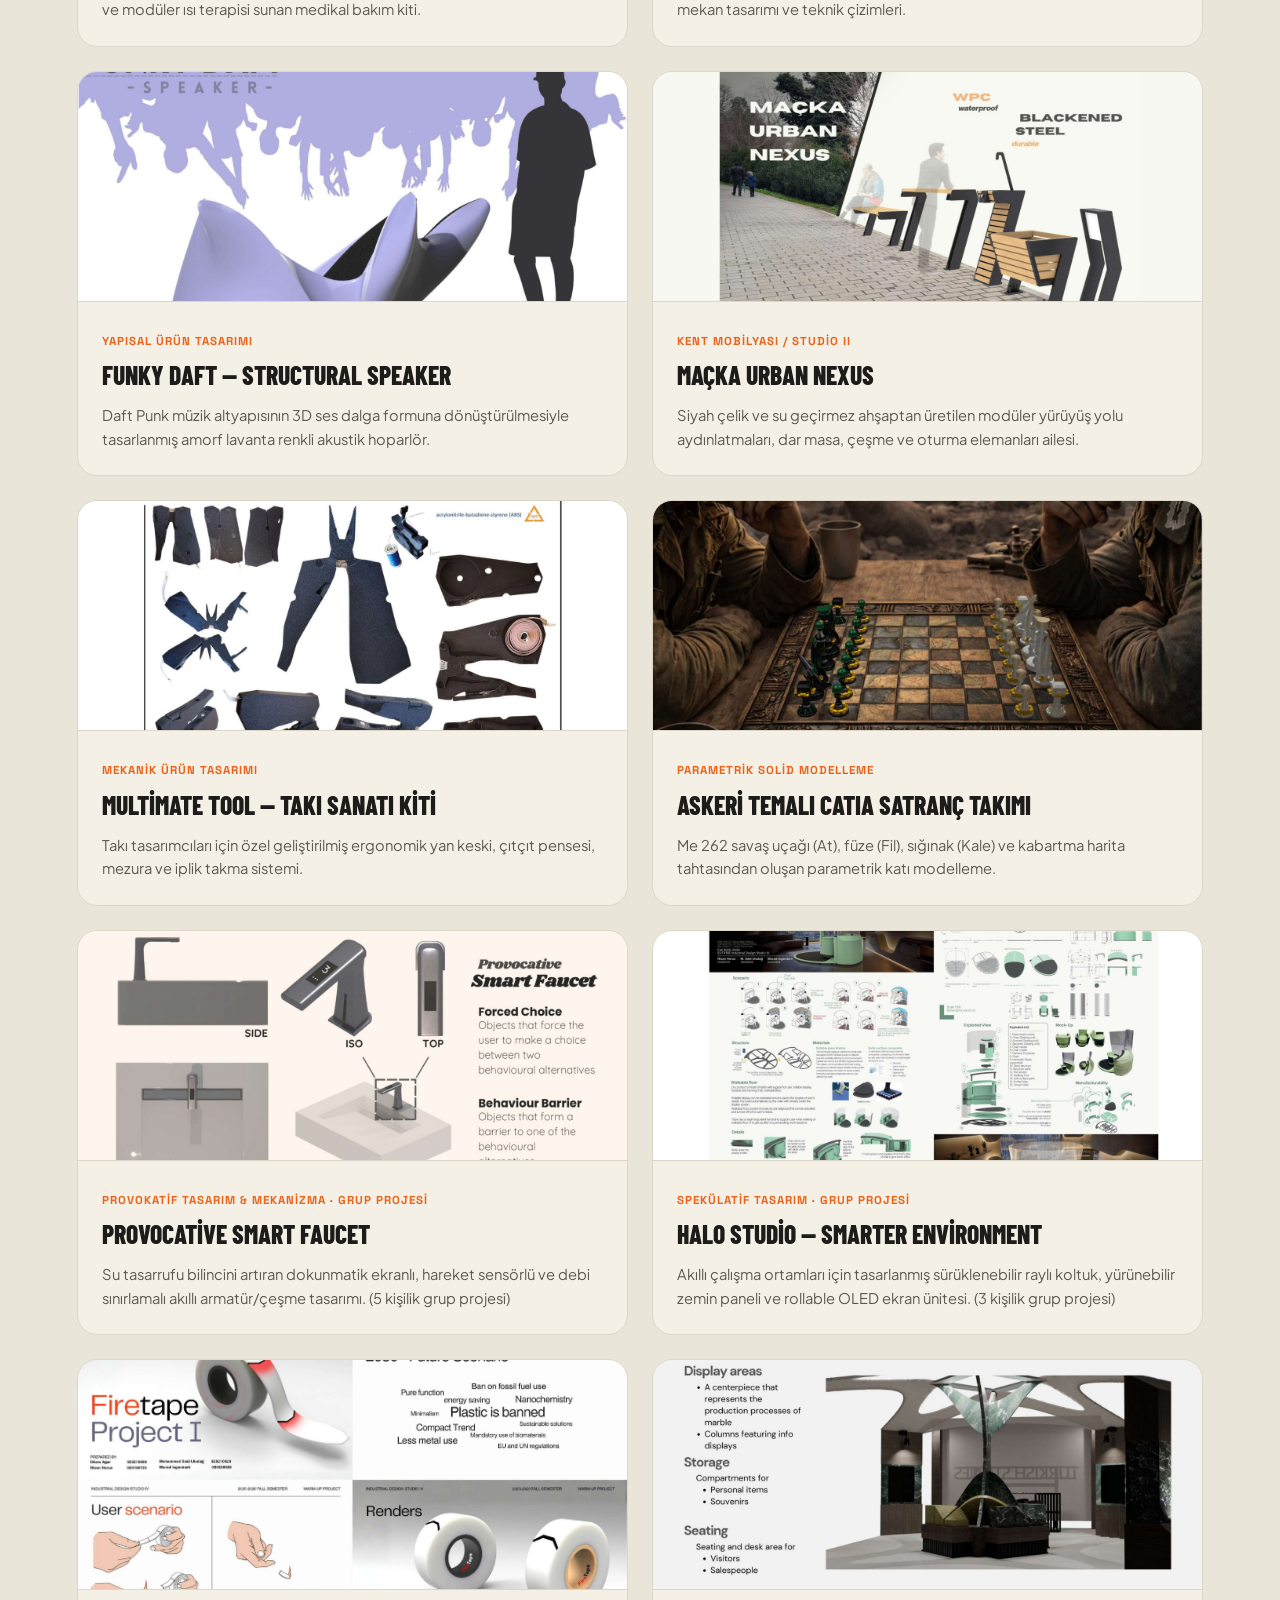
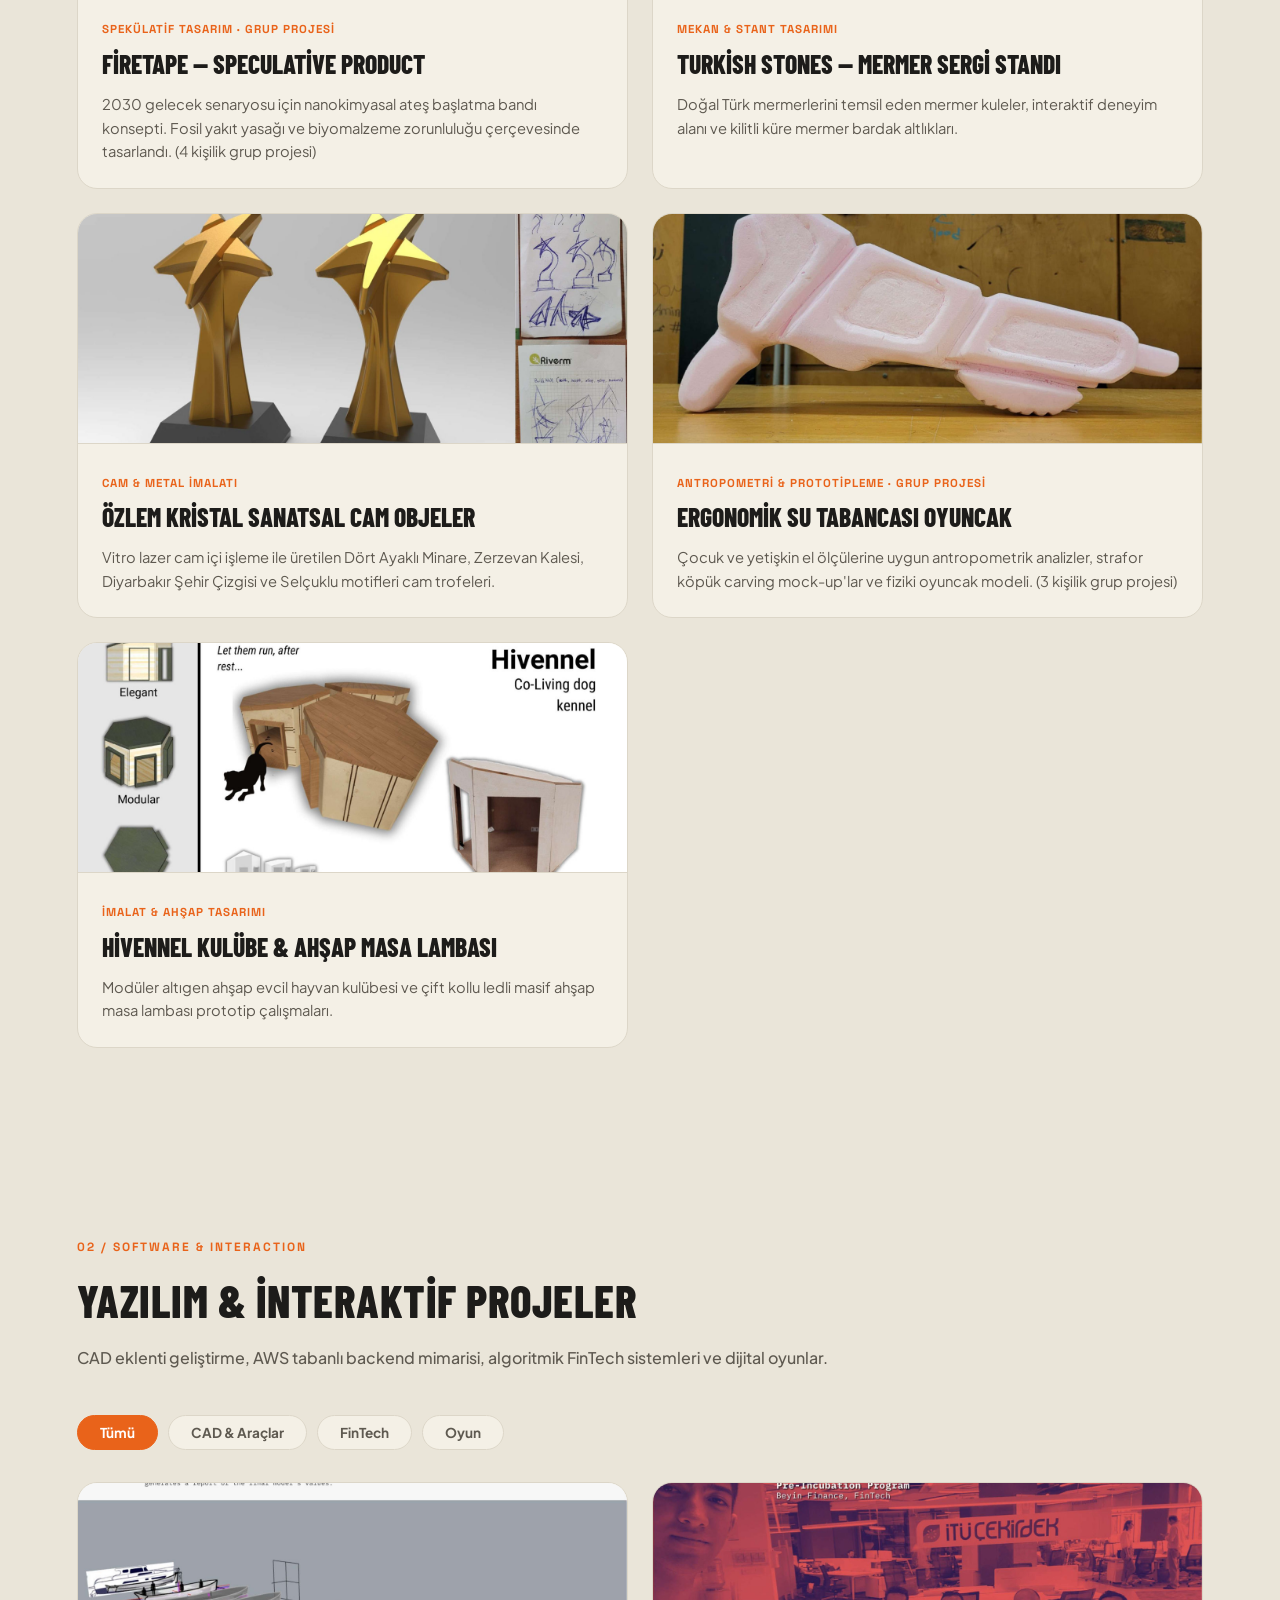
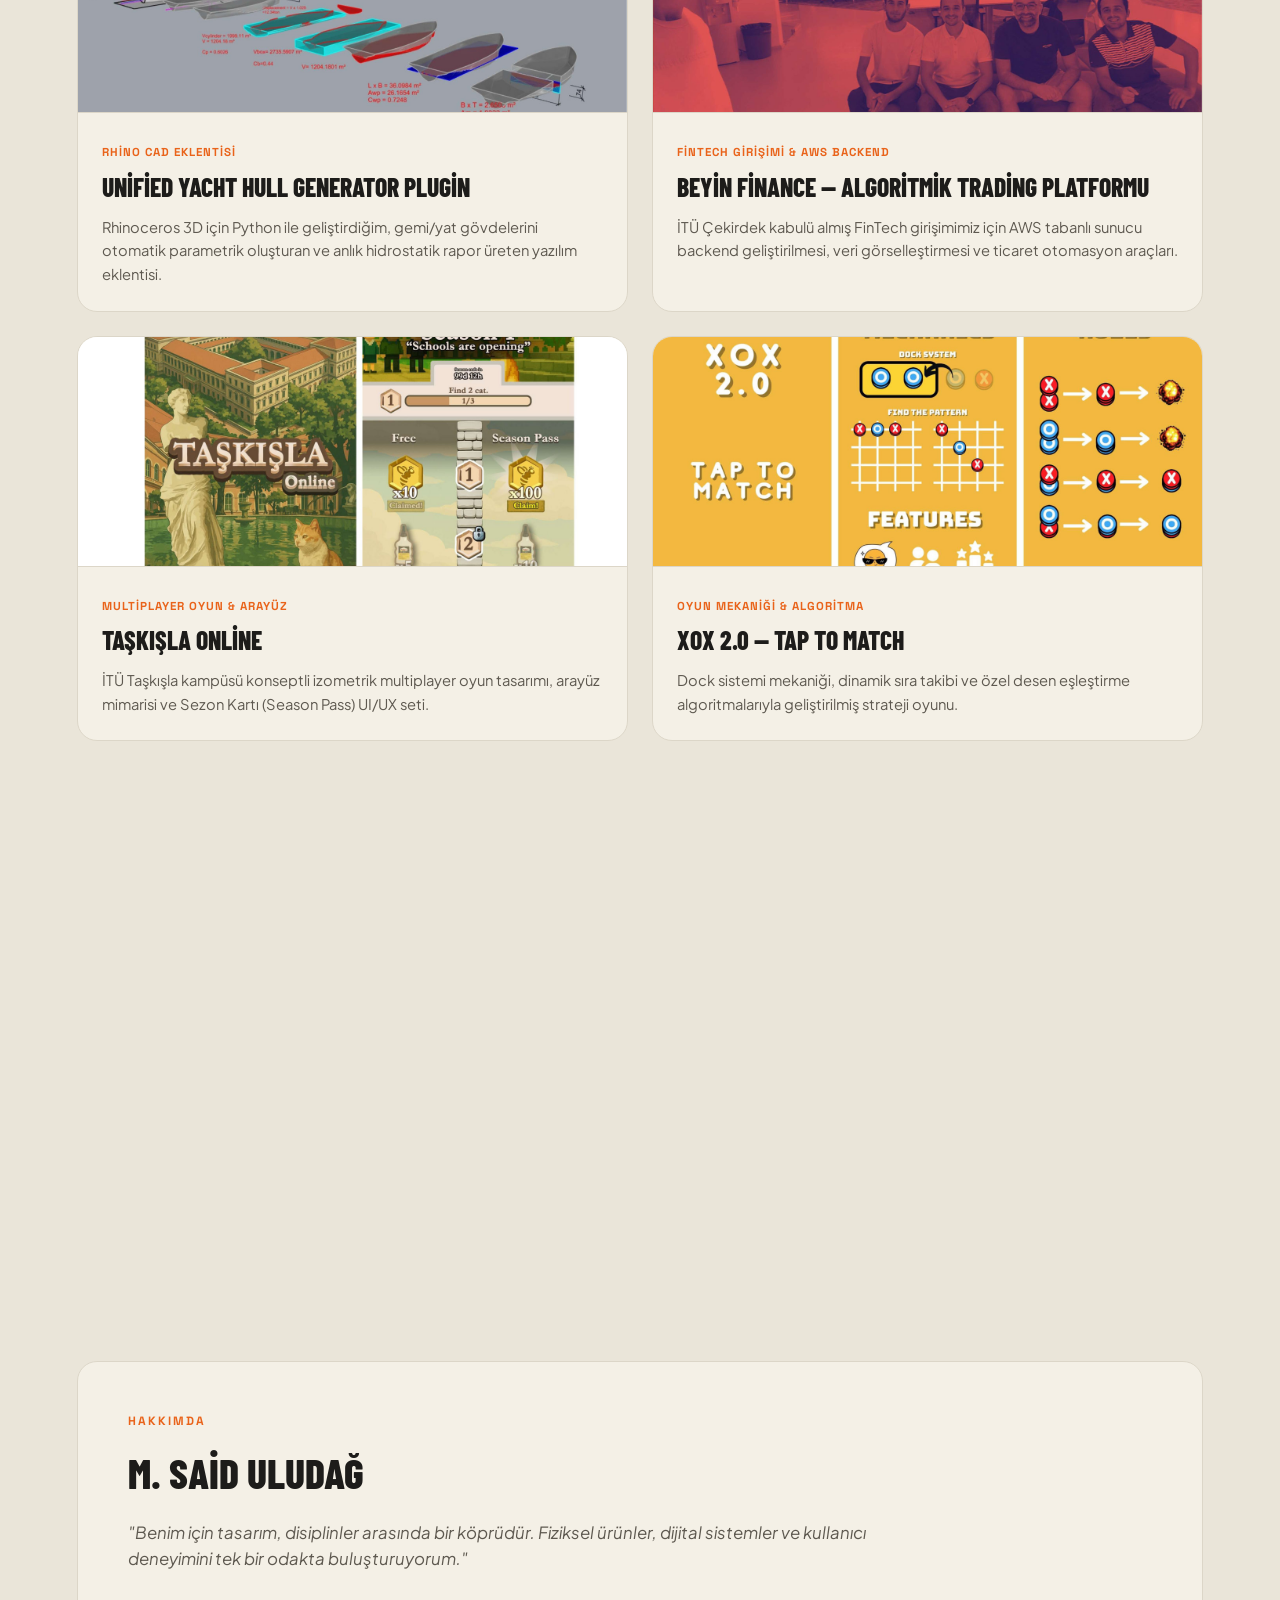
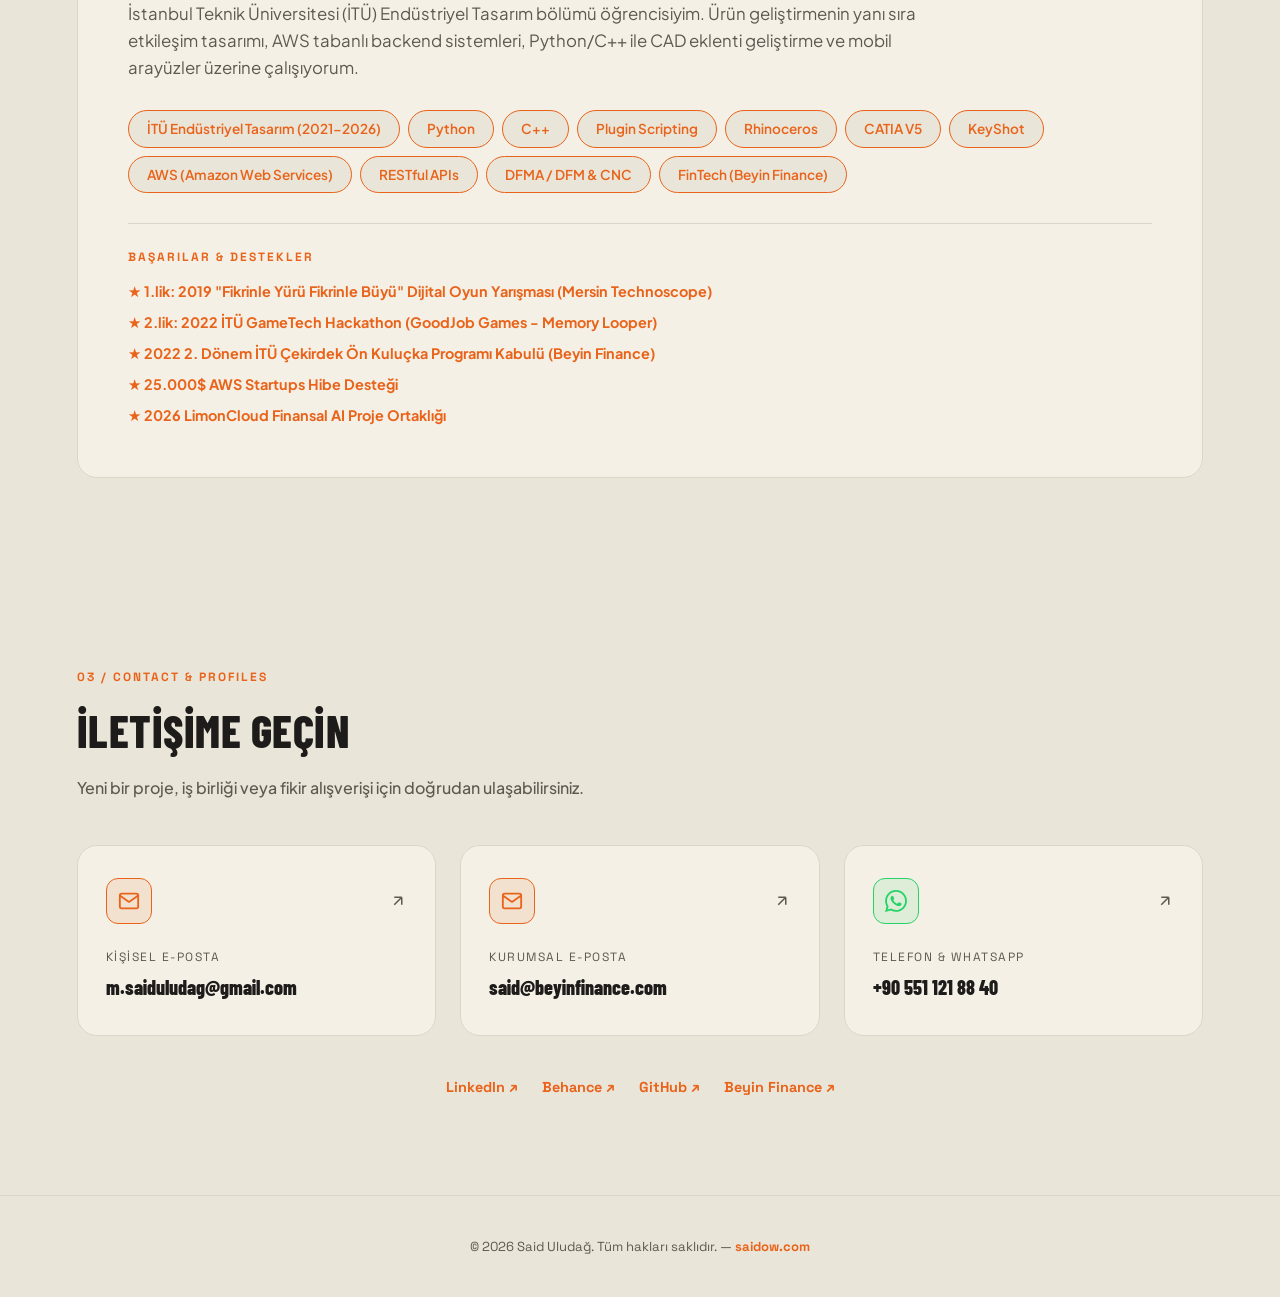
==== commit 9149542a: "update" ====
--- a/project.html
+++ b/project.html
@@ -13,7 +13,7 @@
   <link href="https://fonts.googleapis.com/css2?family=Barlow+Condensed:wght@700;800&family=Plus+Jakarta+Sans:wght@400;500;600;700;800&family=Space+Grotesk:wght@500;700&display=swap" rel="stylesheet">
 
   <!-- CSS -->
-  <link rel="stylesheet" href="style.css?v=17.0">
+  <link rel="stylesheet" href="style.css?v=18.0">
 </head>
 <body>
   <div class="bg-grid"></div>
--- a/style.css
+++ b/style.css
@@ -66,7 +66,7 @@
   top: 0;
   left: 0;
   width: 100%;
-  padding: 1.25rem 6%;
+  padding: 1.25rem calc((100% - 1300px) / 2 + 6%);
   display: flex;
   justify-content: space-between;
   align-items: center;
@@ -78,9 +78,17 @@
   transition: padding 0.35s cubic-bezier(0.16, 1, 0.3, 1), box-shadow 0.35s ease;
 }
 
+@media (max-width: 1400px) {
+  .navbar { padding: 1.25rem 6%; }
+}
+
 .navbar--scrolled {
-  padding: 0.7rem 6%;
+  padding: 0.7rem calc((100% - 1300px) / 2 + 6%);
   box-shadow: 0 8px 30px -12px rgba(29, 28, 26, 0.18);
+}
+
+@media (max-width: 1400px) {
+  .navbar--scrolled { padding: 0.7rem 6%; }
 }
 
 /* Scroll progress bar */
@@ -243,8 +251,109 @@
   animation: heroRise 0.9s cubic-bezier(0.16, 1, 0.3, 1) 0.45s both;
 }
 
+@media (max-width: 900px) {
+  .hero-section {
+    padding: 130px 6% 50px;
+    min-height: auto;
+  }
+
+  .hero-title {
+    font-size: clamp(2.4rem, 8vw, 3.5rem);
+  }
+
+  .hero-subtitle {
+    font-size: 1rem;
+  }
+
+  .section-title {
+    font-size: clamp(1.8rem, 5vw, 2.4rem);
+  }
+
+  .hub-container {
+    grid-template-columns: 1fr;
+  }
+
+  .hub-card {
+    min-height: 280px;
+    padding: 28px 24px;
+  }
+
+  .card-title {
+    font-size: 2.2rem;
+  }
+}
+
 @media (max-width: 640px) {
-  .hero-stat { padding: 0 18px; }
+  .navbar {
+    padding: 1rem 5% !important;
+  }
+
+  .navbar--scrolled {
+    padding: 0.6rem 5% !important;
+  }
+
+  .brand-name {
+    font-size: 1.4rem;
+    letter-spacing: 1px;
+  }
+
+  .nav-links {
+    gap: 1rem;
+  }
+
+  .nav-link {
+    font-size: 0.82rem;
+  }
+
+  .btn-contact {
+    padding: 5px 14px;
+    font-size: 0.82rem;
+  }
+
+  .hero-section {
+    padding: 110px 5% 40px;
+  }
+
+  .section-container {
+    padding: 60px 5%;
+  }
+
+  .hero-stat { padding: 0 14px; }
+
+  .hero-stat-value {
+    font-size: 1.7rem;
+  }
+
+  .hero-stat-label {
+    font-size: 0.65rem;
+  }
+
+  .card-tags li {
+    font-size: 0.68rem;
+    padding: 4px 10px;
+  }
+
+  .portfolio-grid {
+    grid-template-columns: 1fr;
+    gap: 16px;
+  }
+
+  .filter-bar {
+    gap: 6px;
+  }
+
+  .filter-bar [data-filter] {
+    font-size: 0.78rem;
+    padding: 6px 14px;
+  }
+
+  .section-title {
+    font-size: 1.6rem;
+  }
+
+  .section-desc {
+    font-size: 0.9rem;
+  }
 }
 
 /* Triple Hub Container (Ref3 Notched Cards) */
@@ -1058,6 +1167,8 @@
 .footer {
   text-align: center;
   padding: 40px 6%;
+  max-width: 1300px;
+  margin: 0 auto;
   border-top: 1.5px solid var(--border-color);
   color: var(--color-text-sub);
   font-size: 0.82rem;
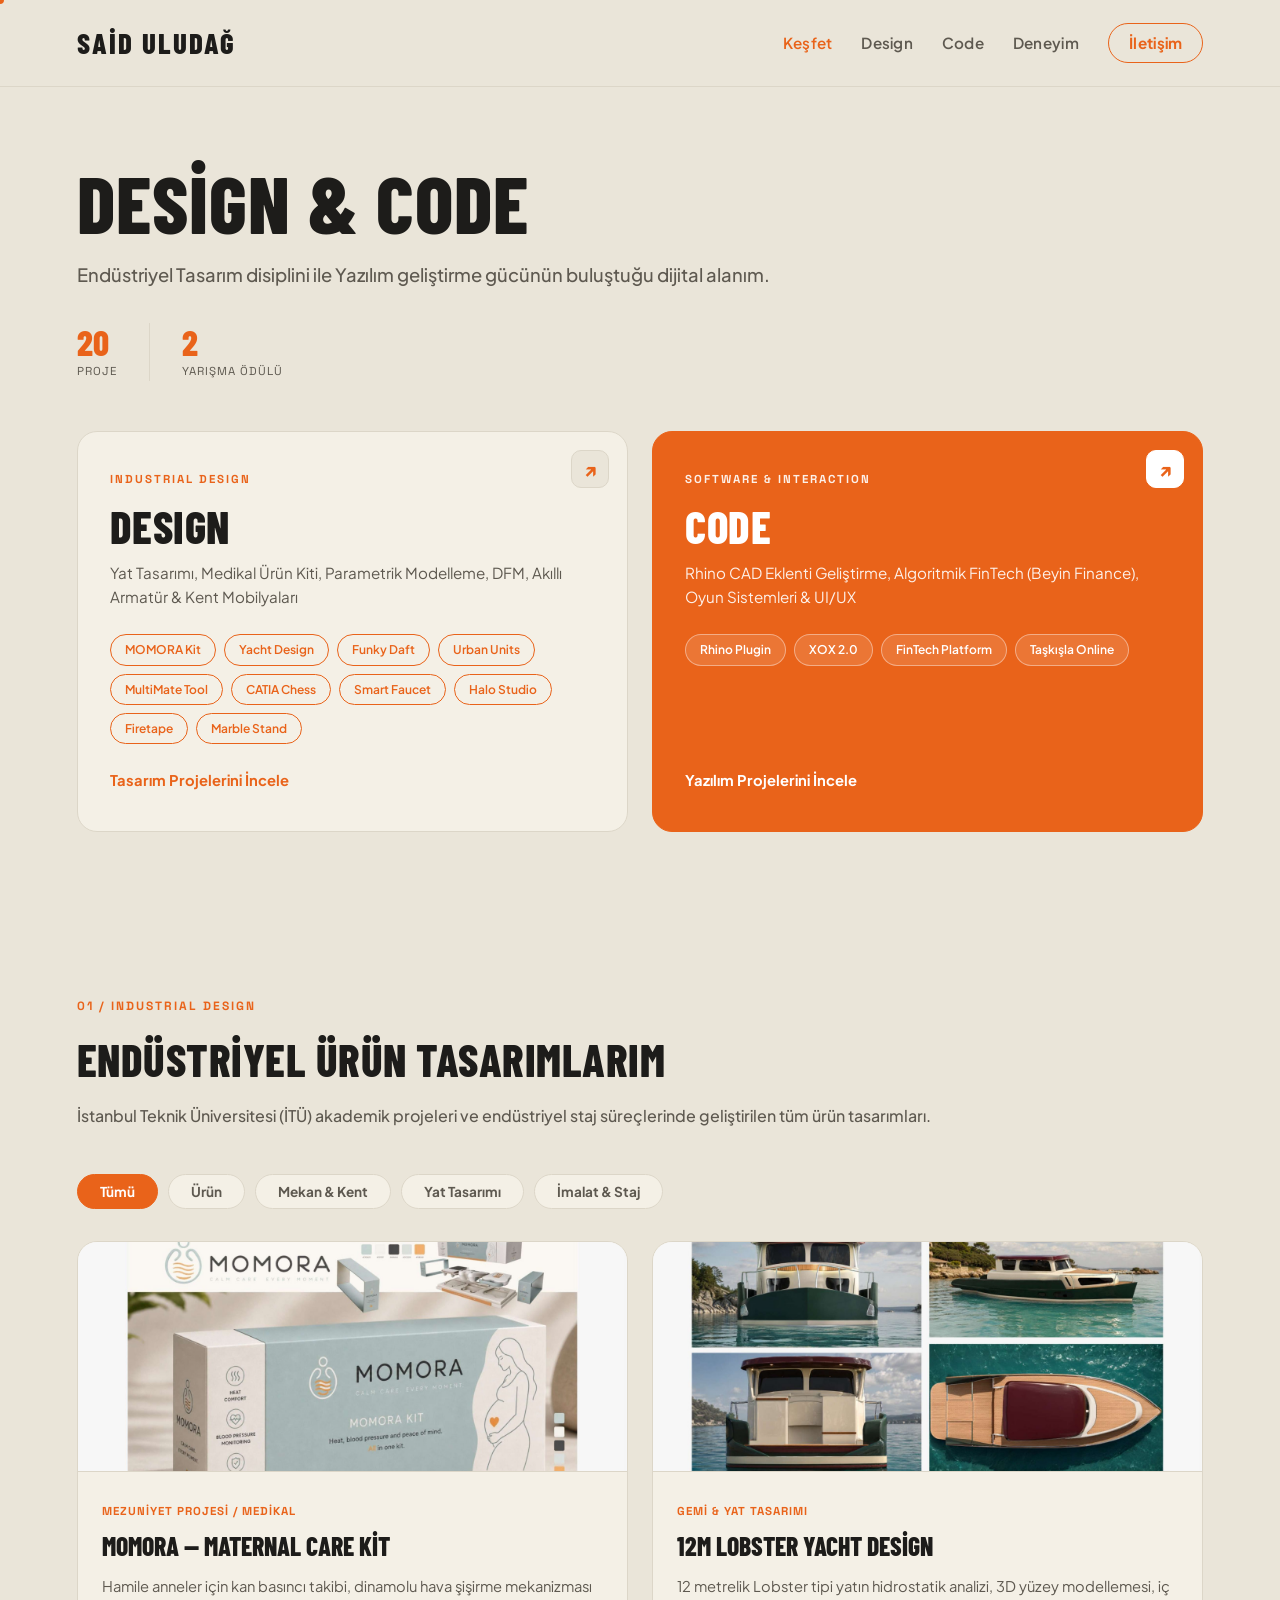
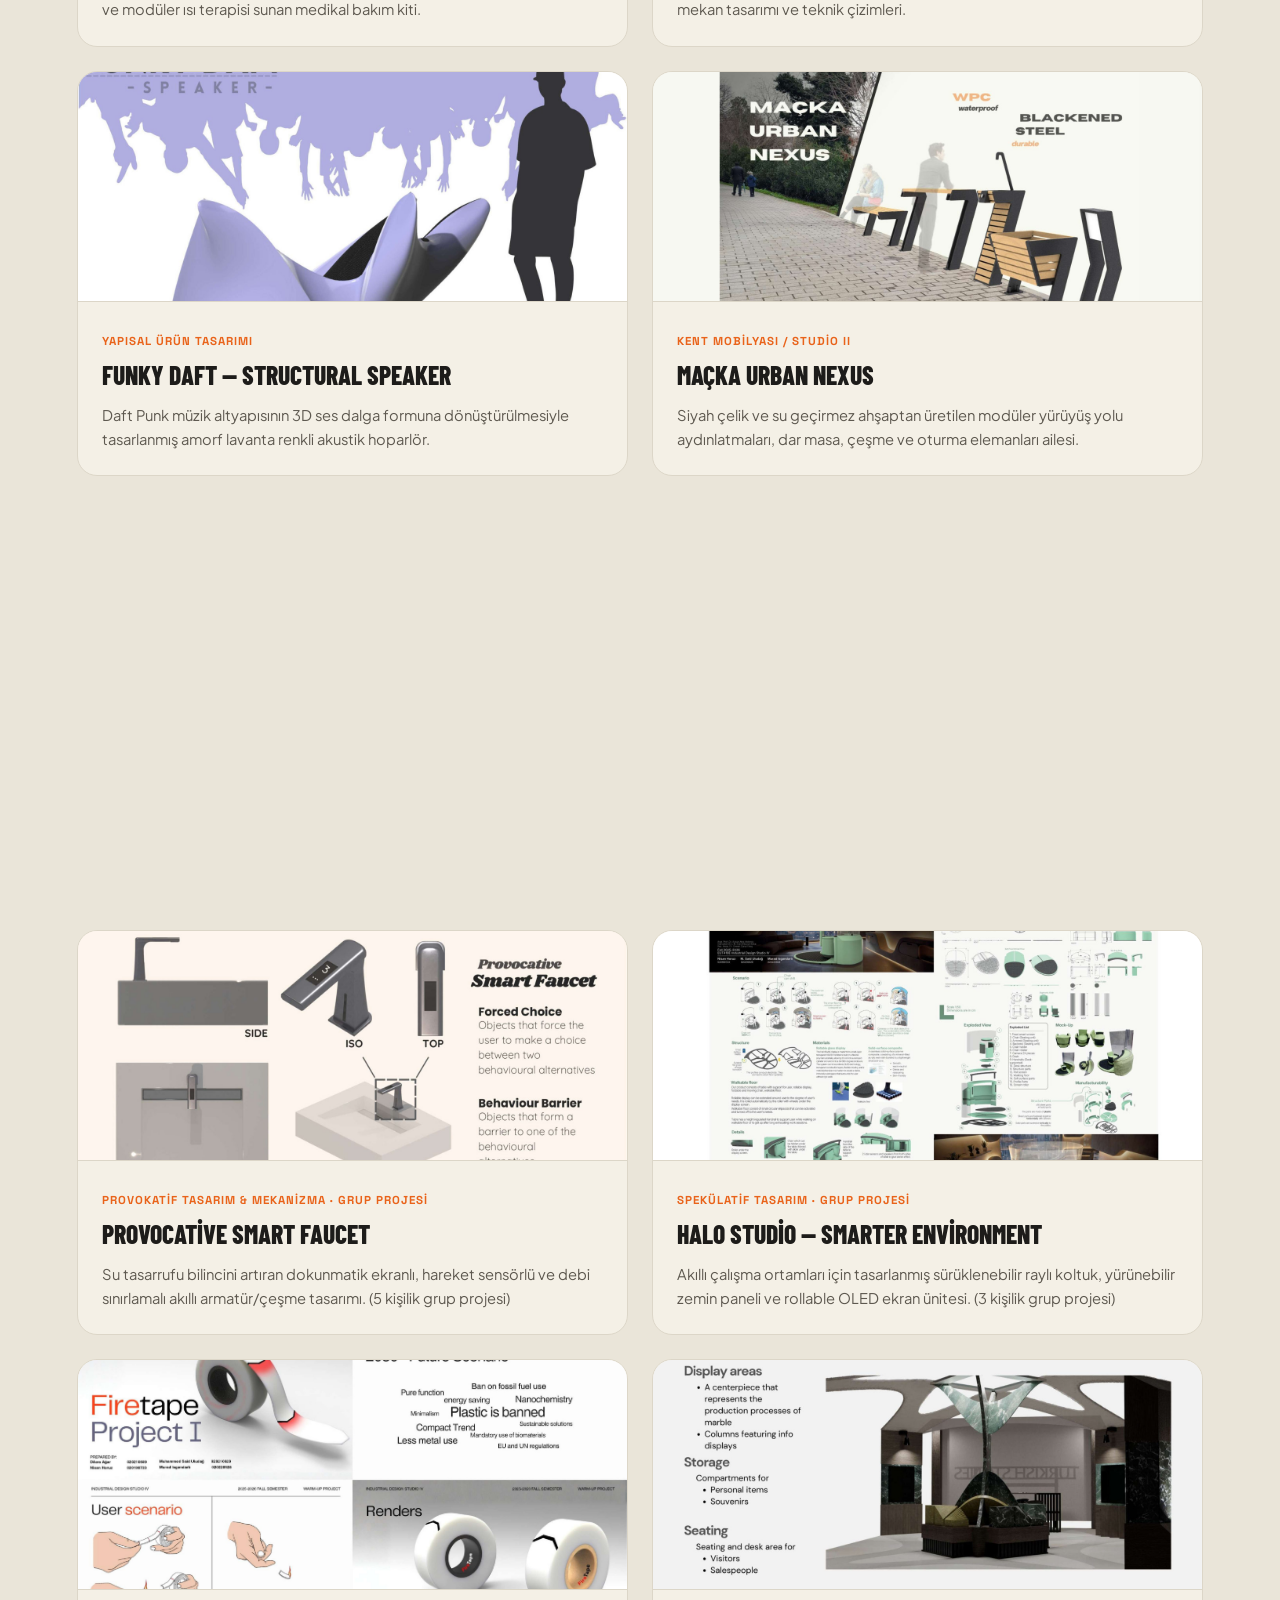
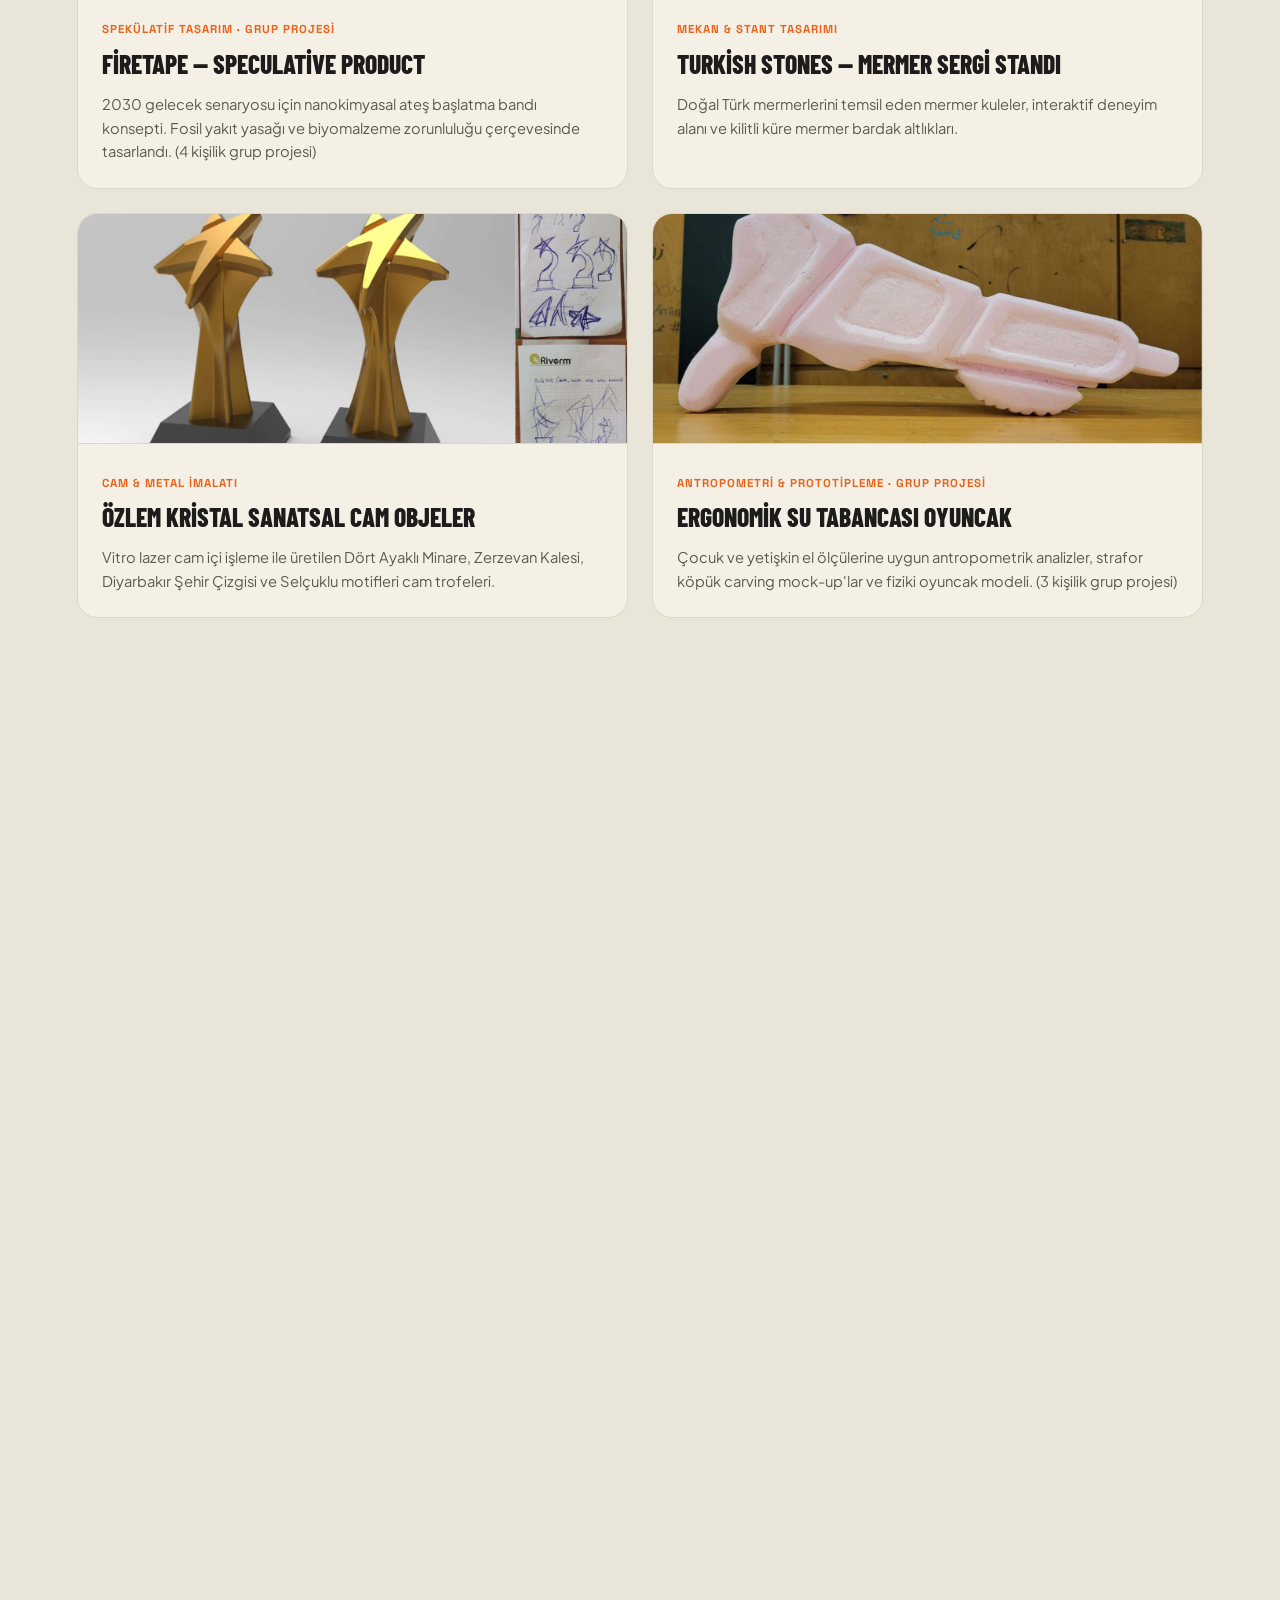
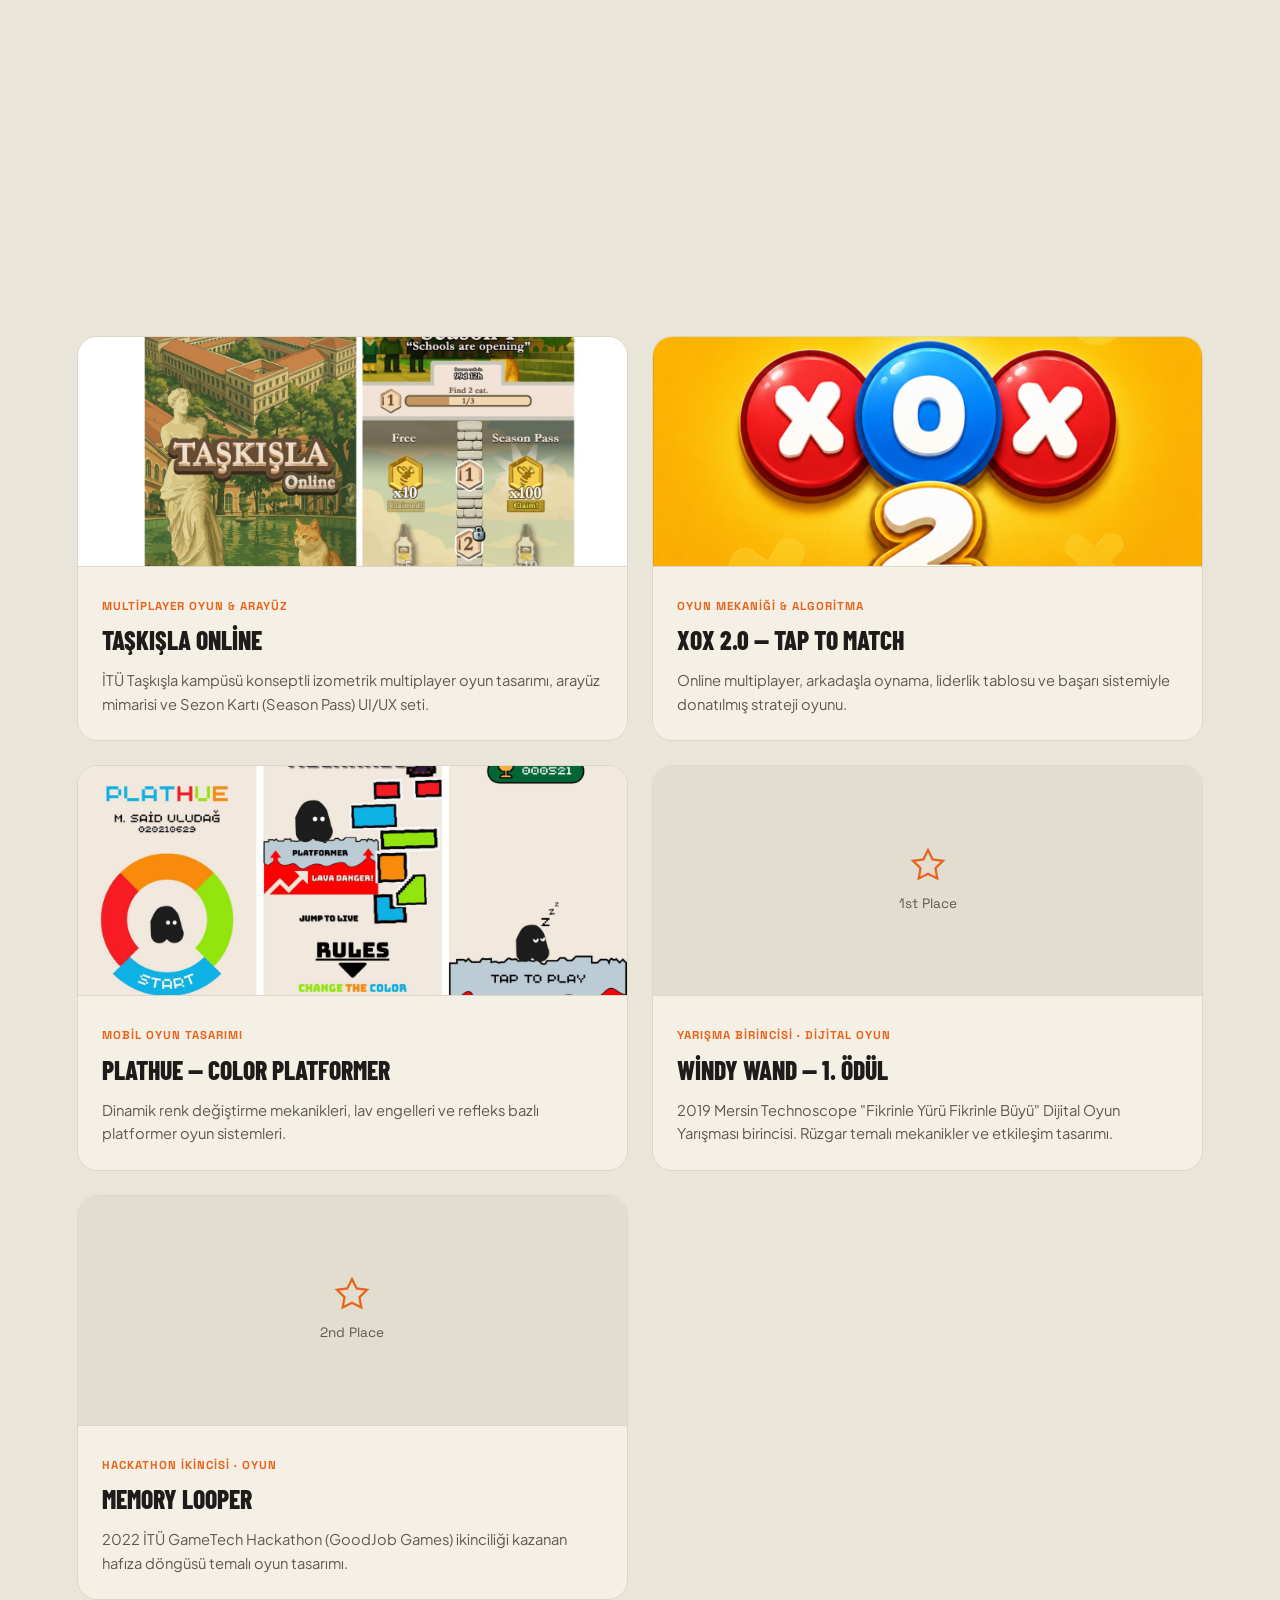
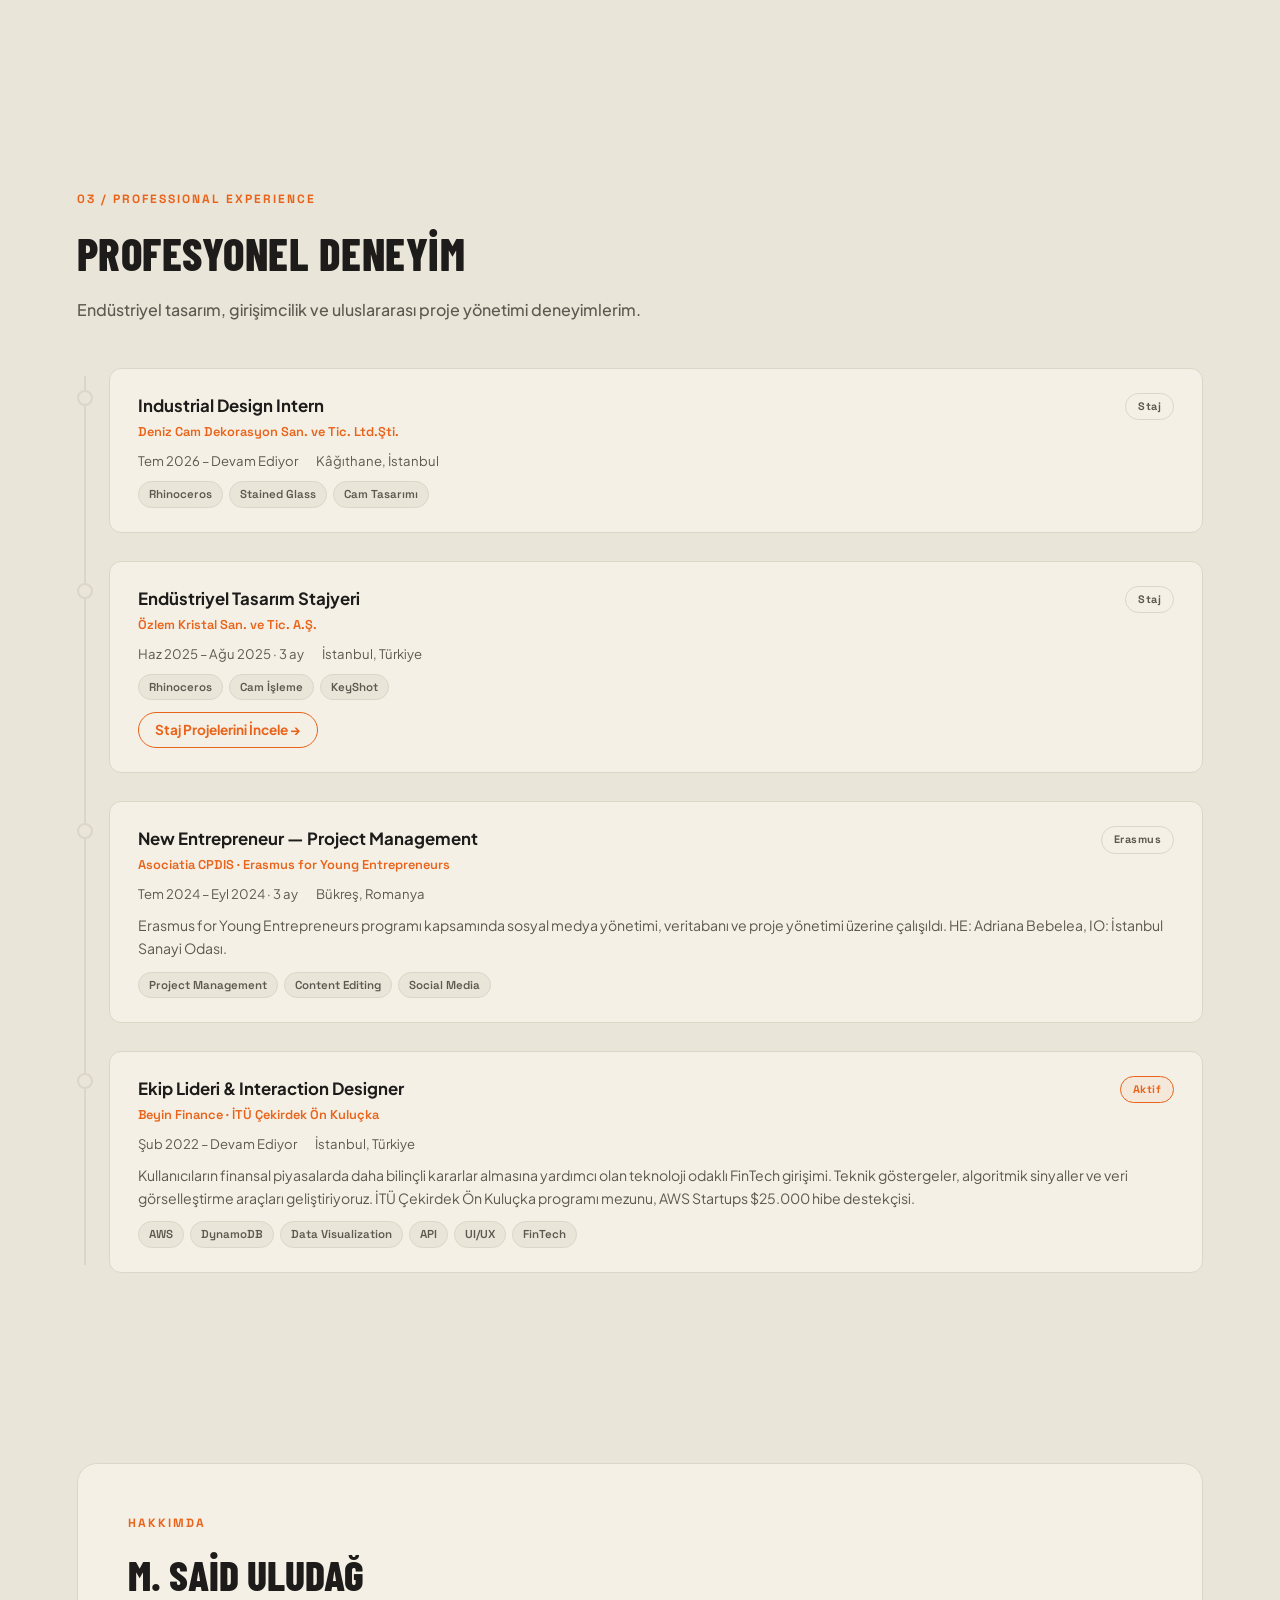
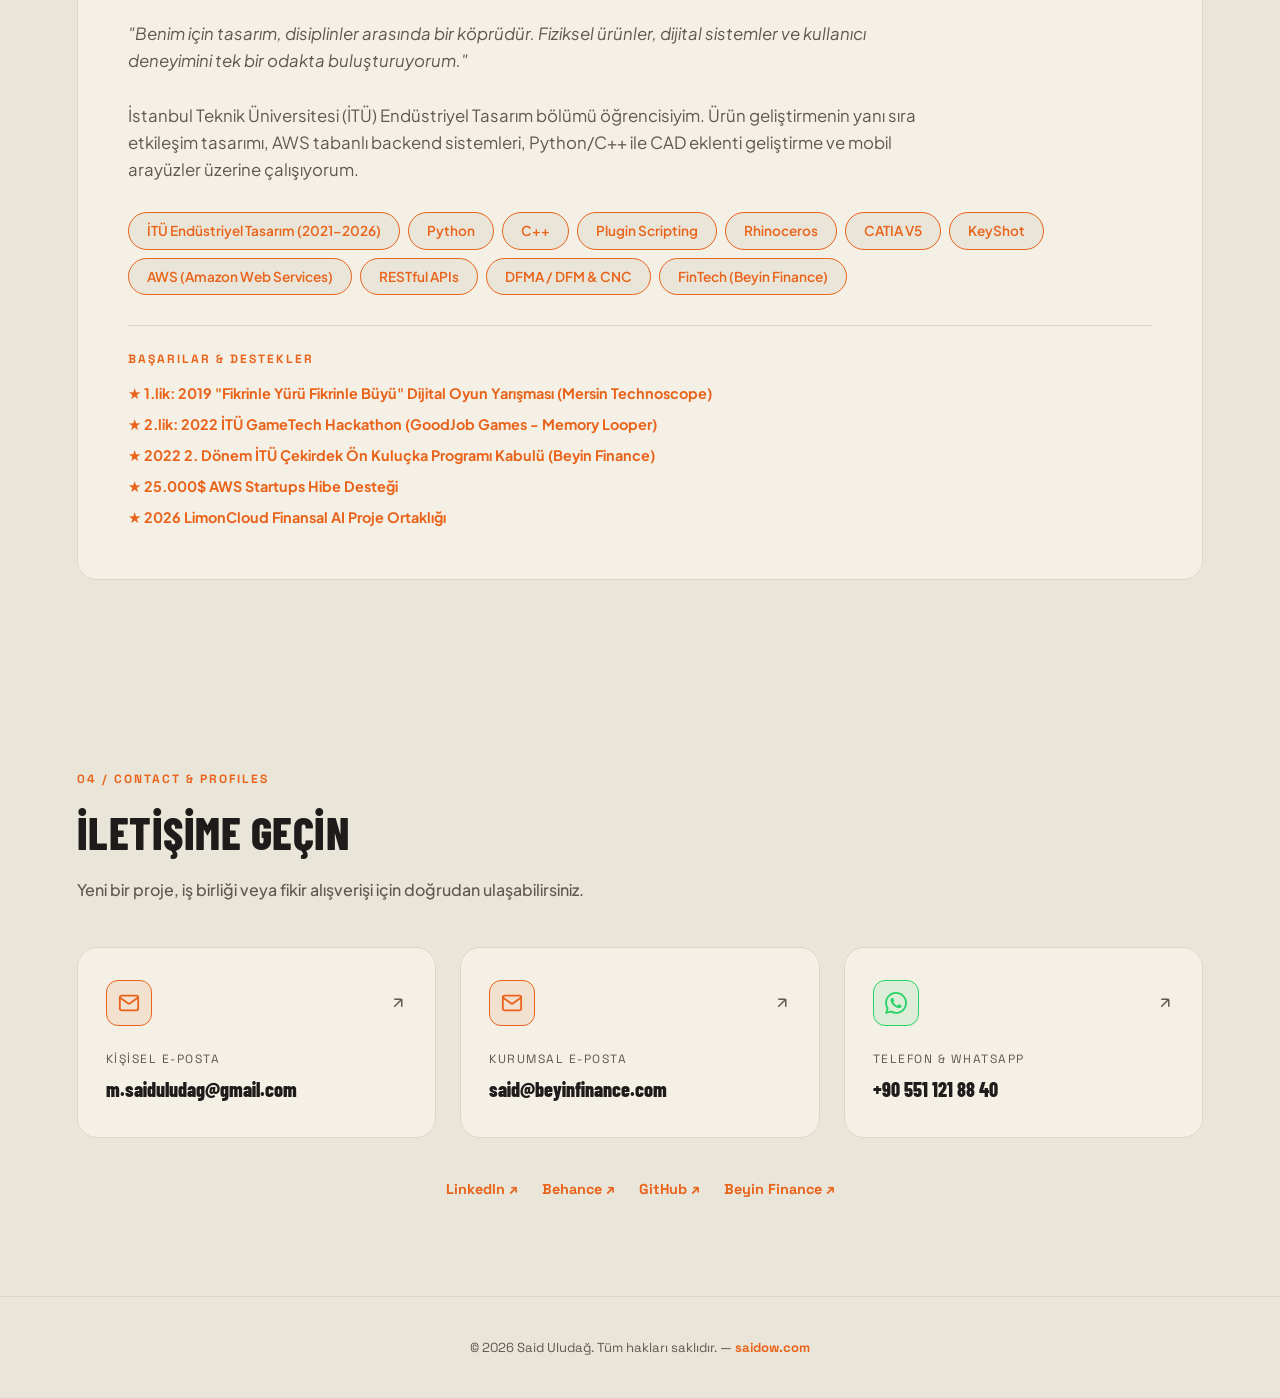
==== commit b47c5c44: "updaye" ====
--- a/project.html
+++ b/project.html
@@ -13,7 +13,7 @@
   <link href="https://fonts.googleapis.com/css2?family=Barlow+Condensed:wght@700;800&family=Plus+Jakarta+Sans:wght@400;500;600;700;800&family=Space+Grotesk:wght@500;700&display=swap" rel="stylesheet">
 
   <!-- CSS -->
-  <link rel="stylesheet" href="style.css?v=18.0">
+  <link rel="stylesheet" href="style.css?v=19.0">
 </head>
 <body>
   <div class="bg-grid"></div>
--- a/style.css
+++ b/style.css
@@ -966,13 +966,17 @@
 }
 
 .project-gallery {
-  display: flex;
-  flex-direction: column;
-  gap: 24px;
+  display: grid;
+  grid-template-columns: repeat(auto-fill, minmax(280px, 1fr));
+  gap: 16px;
+  align-items: start;
 }
 
 .project-gallery img {
   width: 100%;
+  height: auto;
+  max-height: 480px;
+  object-fit: contain;
   display: block;
   border: 1.5px solid var(--border-color);
   border-radius: var(--radius-lg);
@@ -1163,6 +1167,204 @@
   .reveal { opacity: 1; transform: none; }
 }
 
+/* Experience Timeline */
+.exp-timeline {
+  position: relative;
+  padding-left: 32px;
+}
+
+.exp-timeline::before {
+  content: "";
+  position: absolute;
+  left: 7px;
+  top: 8px;
+  bottom: 8px;
+  width: 2px;
+  background: var(--border-color);
+}
+
+.exp-item {
+  position: relative;
+  margin-bottom: 28px;
+}
+
+.exp-item:last-child {
+  margin-bottom: 0;
+}
+
+.exp-dot {
+  position: absolute;
+  left: -32px;
+  top: 22px;
+  width: 16px;
+  height: 16px;
+  border-radius: 50%;
+  background: var(--color-oatmilk-bg);
+  border: 2.5px solid var(--border-color);
+  transition: var(--transition-smooth);
+  z-index: 1;
+}
+
+.exp-item:hover .exp-dot {
+  border-color: var(--color-atomic-orange);
+  background: var(--color-atomic-orange);
+  transform: scale(1.3);
+  box-shadow: 0 0 0 5px rgba(233, 99, 26, 0.15);
+}
+
+.exp-card {
+  background: var(--color-oatmilk-card);
+  border: 1.5px solid var(--border-color);
+  border-radius: var(--radius-md);
+  padding: 24px 28px;
+  transition: var(--transition-smooth);
+}
+
+.exp-item:hover .exp-card {
+  border-color: var(--color-atomic-orange);
+  transform: translateX(6px);
+  box-shadow: 0 12px 28px -8px rgba(233, 99, 26, 0.12);
+}
+
+.exp-header {
+  display: flex;
+  justify-content: space-between;
+  align-items: flex-start;
+  gap: 16px;
+  margin-bottom: 8px;
+}
+
+.exp-title-group {
+  display: flex;
+  flex-direction: column;
+  gap: 2px;
+}
+
+.exp-title {
+  font-family: var(--font-main);
+  font-size: 1.05rem;
+  font-weight: 700;
+  color: var(--color-text-main);
+}
+
+.exp-company {
+  font-family: var(--font-mono);
+  font-size: 0.8rem;
+  color: var(--color-atomic-orange);
+  font-weight: 600;
+}
+
+.exp-badge {
+  font-family: var(--font-mono);
+  font-size: 0.68rem;
+  font-weight: 700;
+  letter-spacing: 0.5px;
+  padding: 4px 12px;
+  border-radius: 20px;
+  border: 1.5px solid var(--border-color);
+  color: var(--color-text-sub);
+  white-space: nowrap;
+  flex-shrink: 0;
+}
+
+.exp-badge--active {
+  border-color: var(--color-atomic-orange);
+  color: var(--color-atomic-orange);
+  background: rgba(233, 99, 26, 0.06);
+}
+
+.exp-meta {
+  display: flex;
+  flex-wrap: wrap;
+  gap: 6px 18px;
+  font-size: 0.82rem;
+  color: var(--color-text-sub);
+  margin-bottom: 10px;
+}
+
+.exp-desc {
+  font-size: 0.88rem;
+  color: var(--color-text-sub);
+  line-height: 1.6;
+  margin-bottom: 12px;
+}
+
+.exp-skills {
+  display: flex;
+  flex-wrap: wrap;
+  gap: 6px;
+}
+
+.exp-skills span {
+  font-size: 0.72rem;
+  font-family: var(--font-mono);
+  font-weight: 600;
+  padding: 3px 10px;
+  border-radius: 20px;
+  background: var(--color-oatmilk-bg);
+  border: 1px solid var(--border-color);
+  color: var(--color-text-sub);
+  transition: var(--transition-smooth);
+}
+
+.exp-item:hover .exp-skills span {
+  border-color: var(--color-atomic-orange);
+  color: var(--color-atomic-orange);
+}
+
+.exp-project-link {
+  display: inline-block;
+  margin-top: 12px;
+  font-size: 0.85rem;
+  font-weight: 700;
+  color: var(--color-atomic-orange);
+  text-decoration: none;
+  padding: 6px 16px;
+  border: 1.5px solid var(--color-atomic-orange);
+  border-radius: 20px;
+  transition: var(--transition-smooth);
+}
+
+.exp-project-link:hover {
+  background: var(--color-atomic-orange);
+  color: #FFFFFF;
+  transform: translateX(4px);
+}
+
+@media (max-width: 640px) {
+  .exp-timeline {
+    padding-left: 24px;
+  }
+
+  .exp-timeline::before {
+    left: 5px;
+  }
+
+  .exp-dot {
+    left: -24px;
+    width: 12px;
+    height: 12px;
+    top: 20px;
+  }
+
+  .exp-card {
+    padding: 18px 20px;
+  }
+
+  .exp-header {
+    flex-direction: column;
+    gap: 8px;
+  }
+
+  .exp-title {
+    font-size: 0.95rem;
+  }
+
+  .exp-meta {
+    font-size: 0.75rem;
+  }
+}
+
 /* Footer */
 .footer {
   text-align: center;
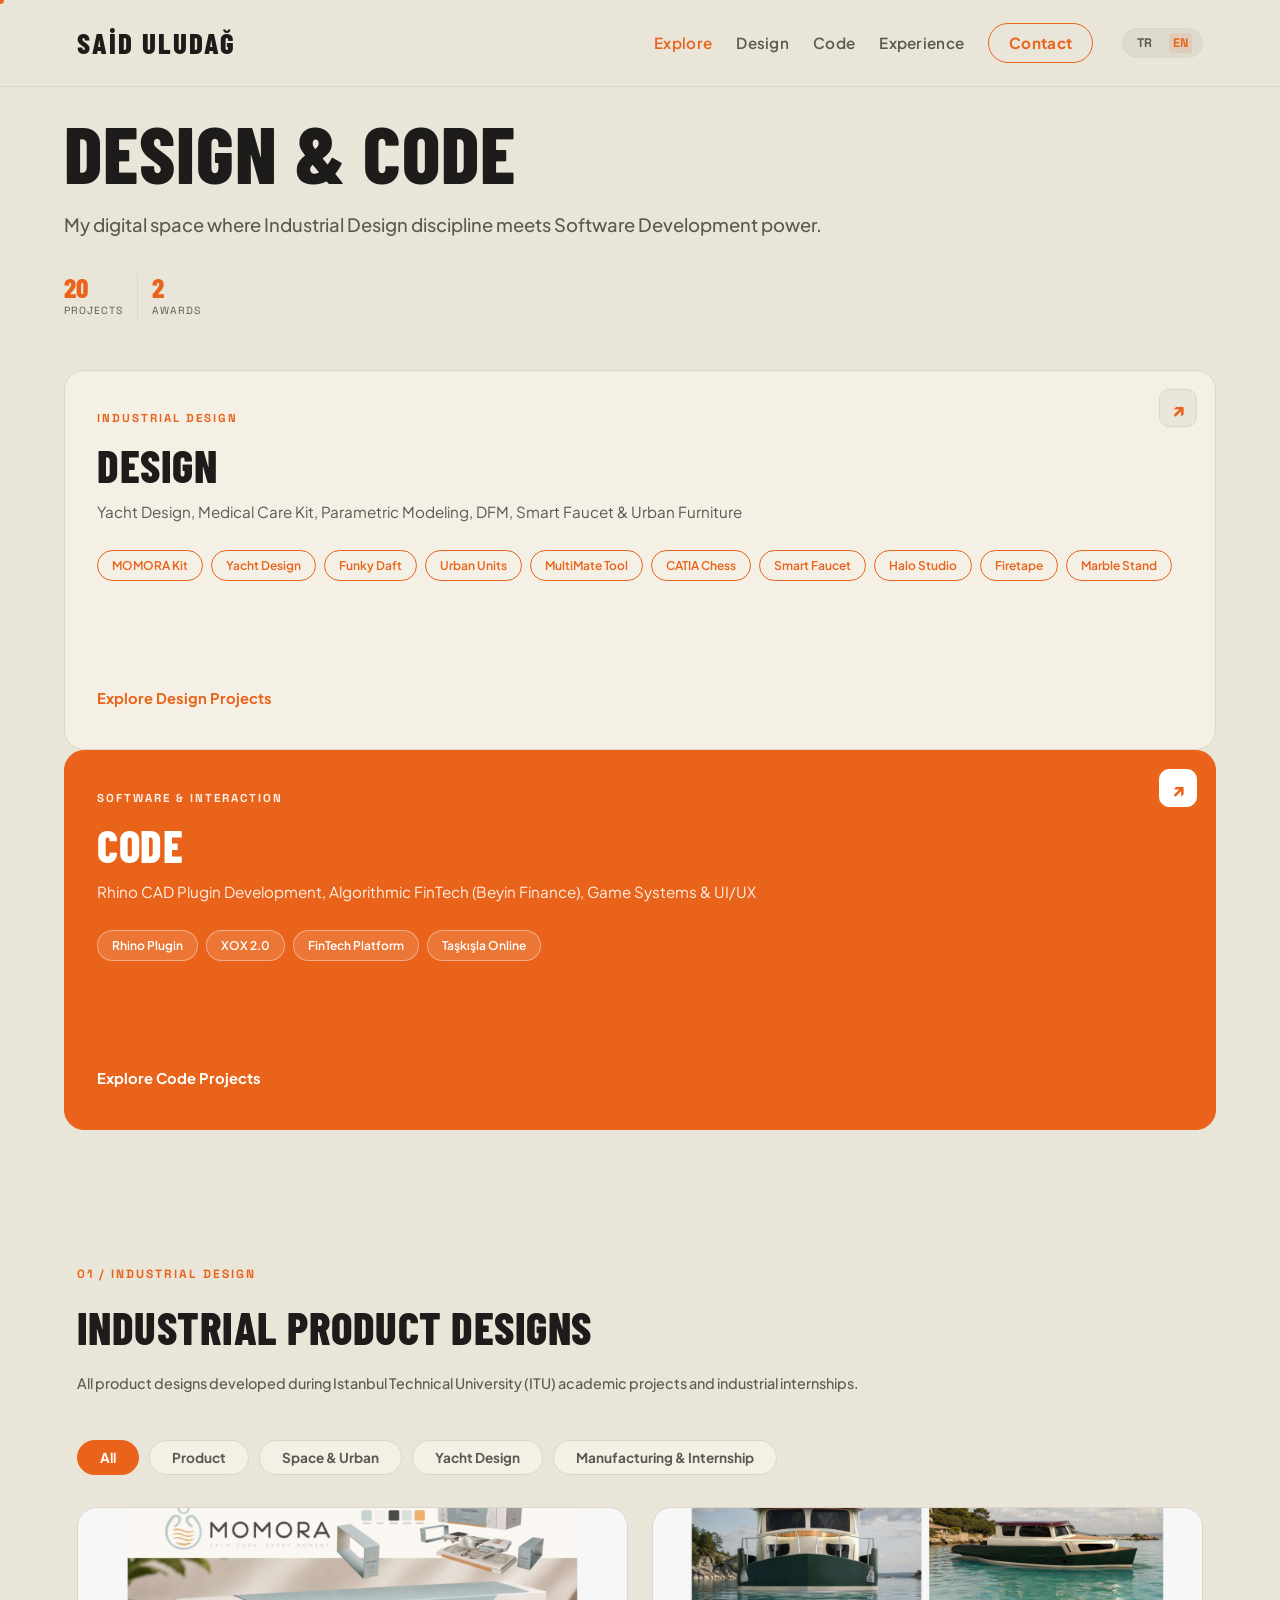
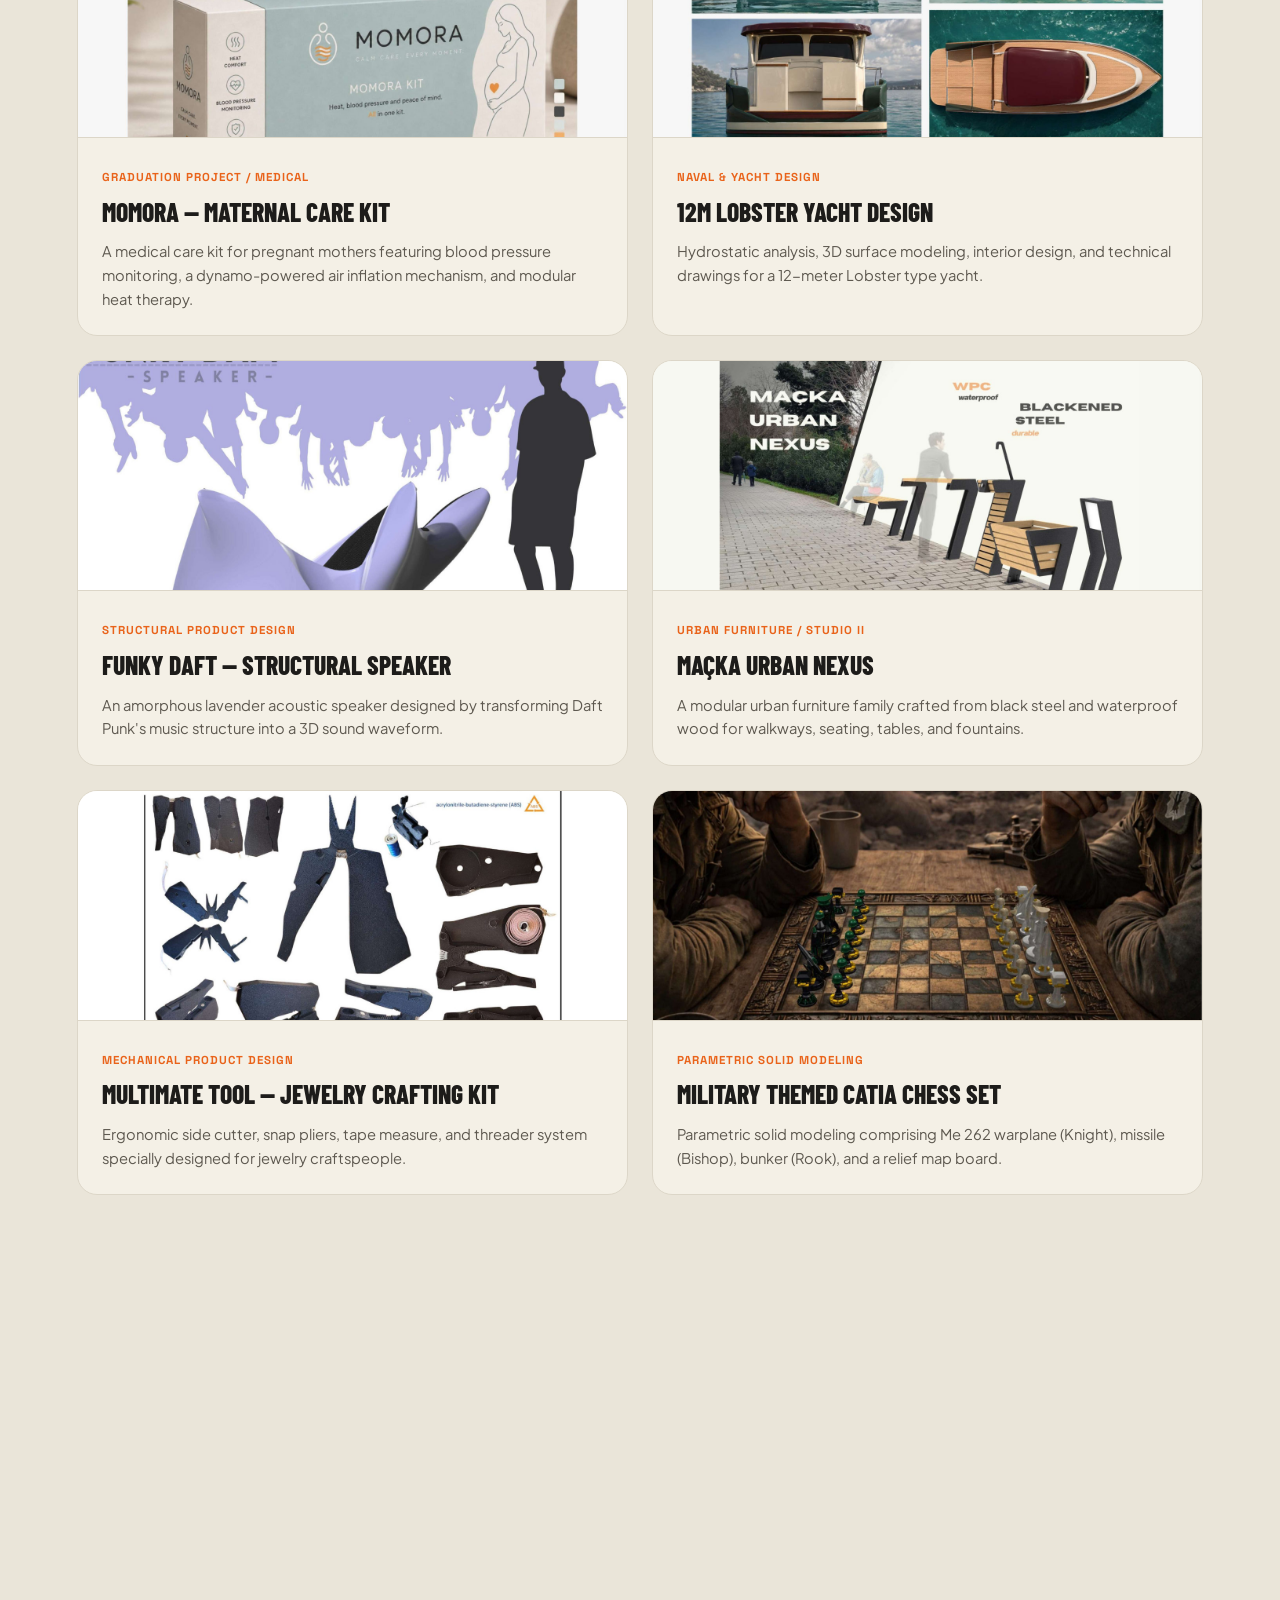
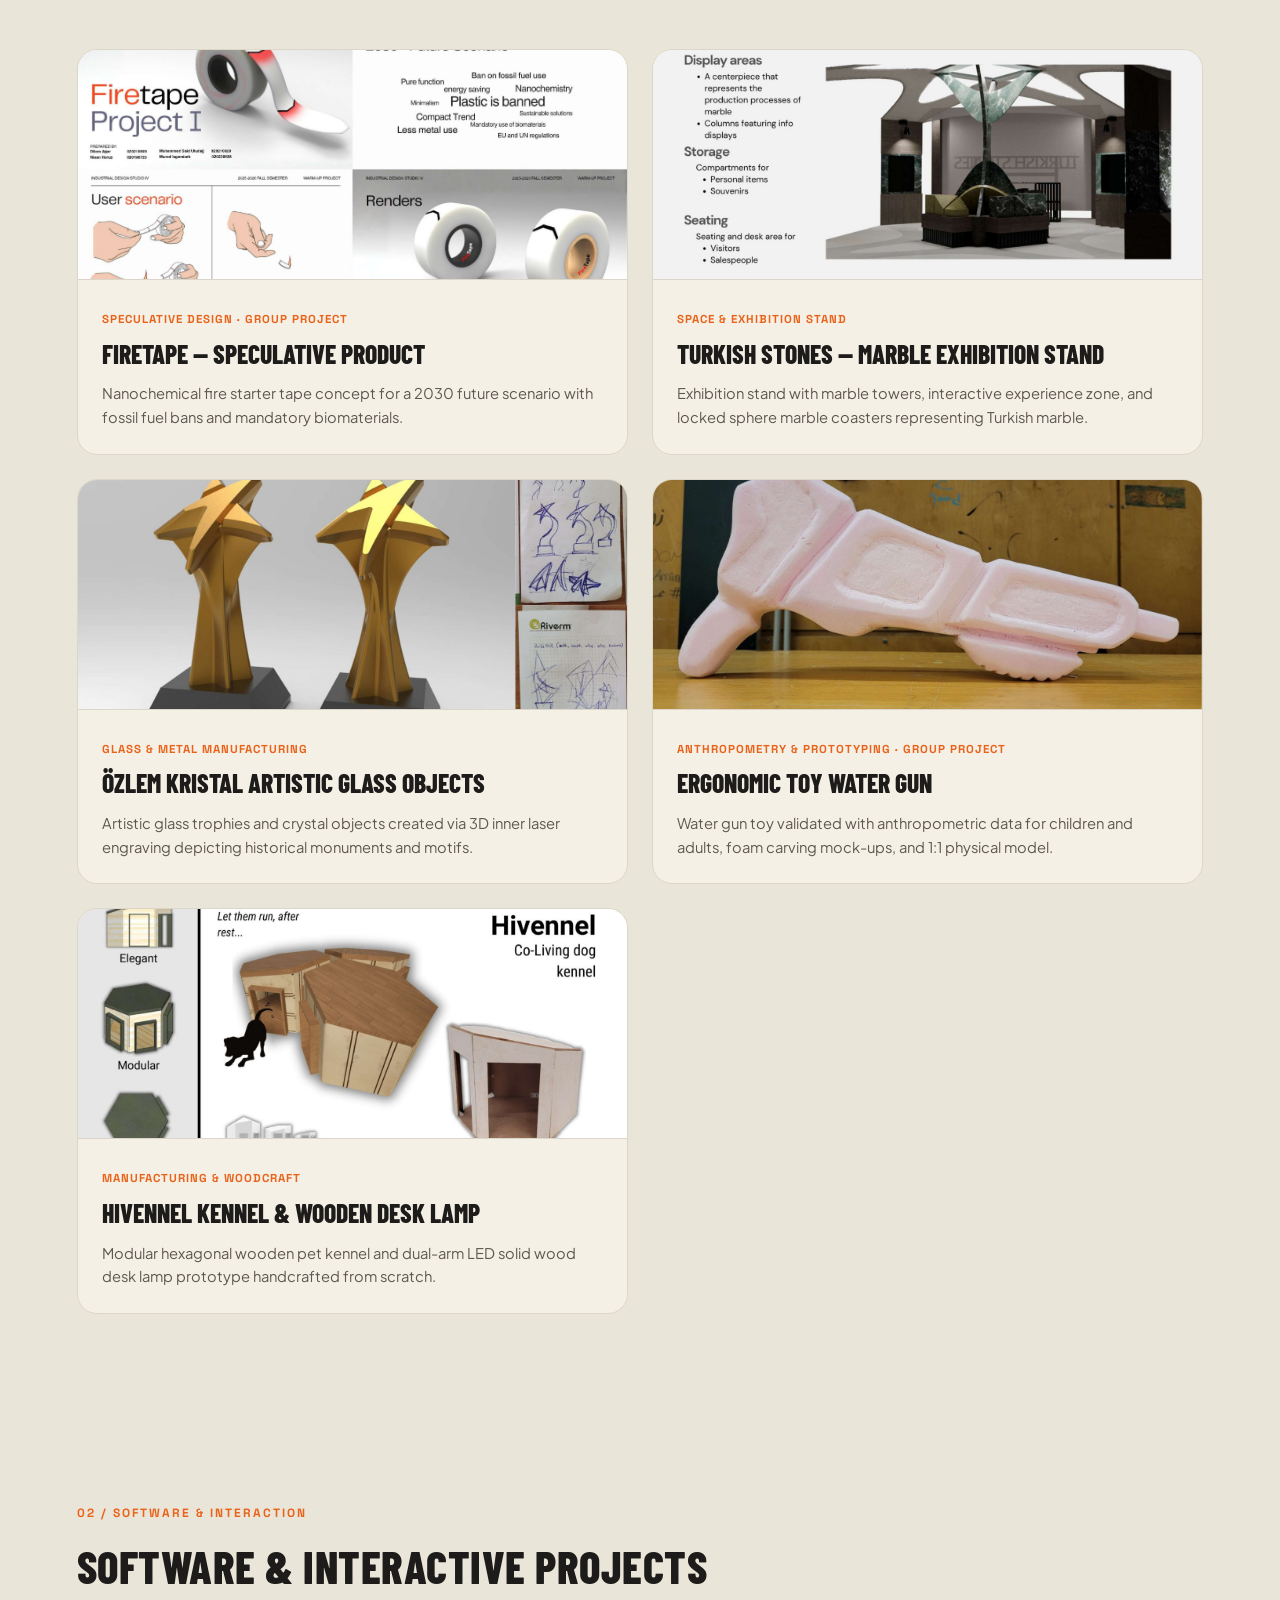
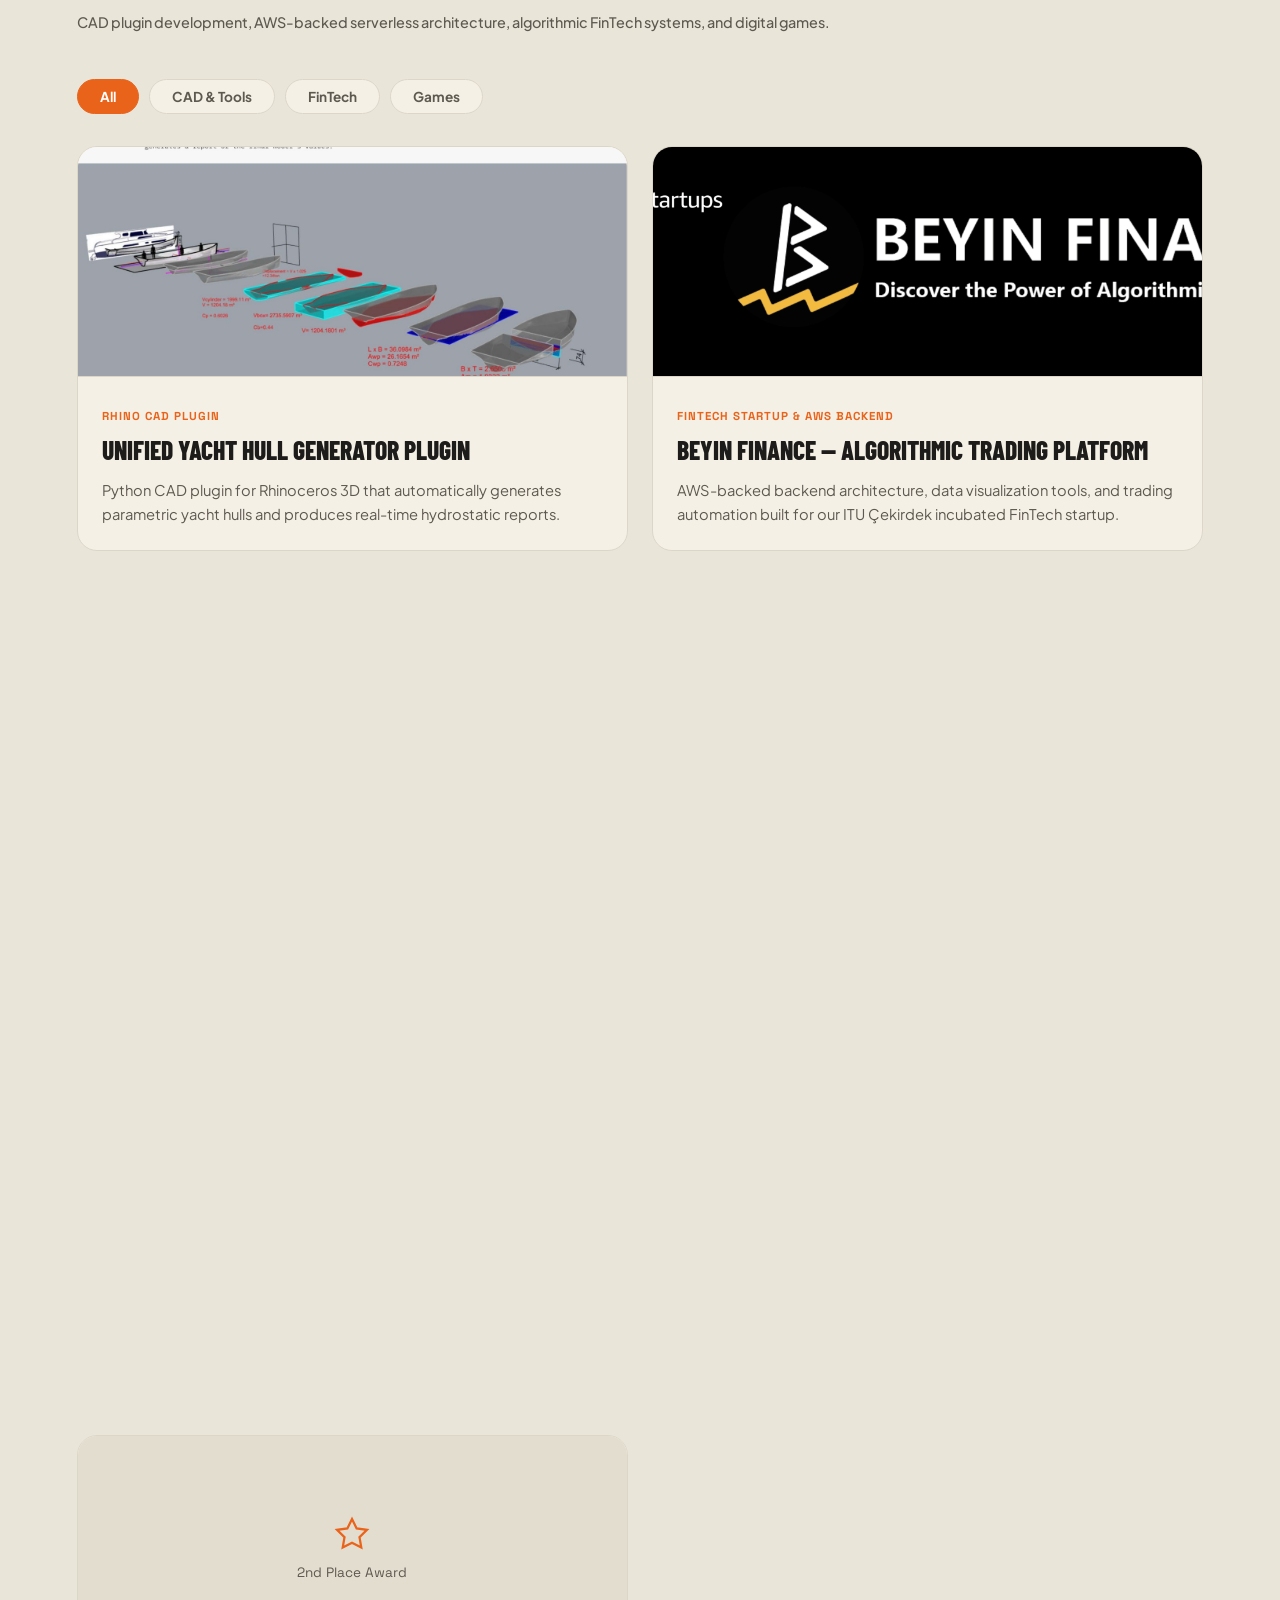
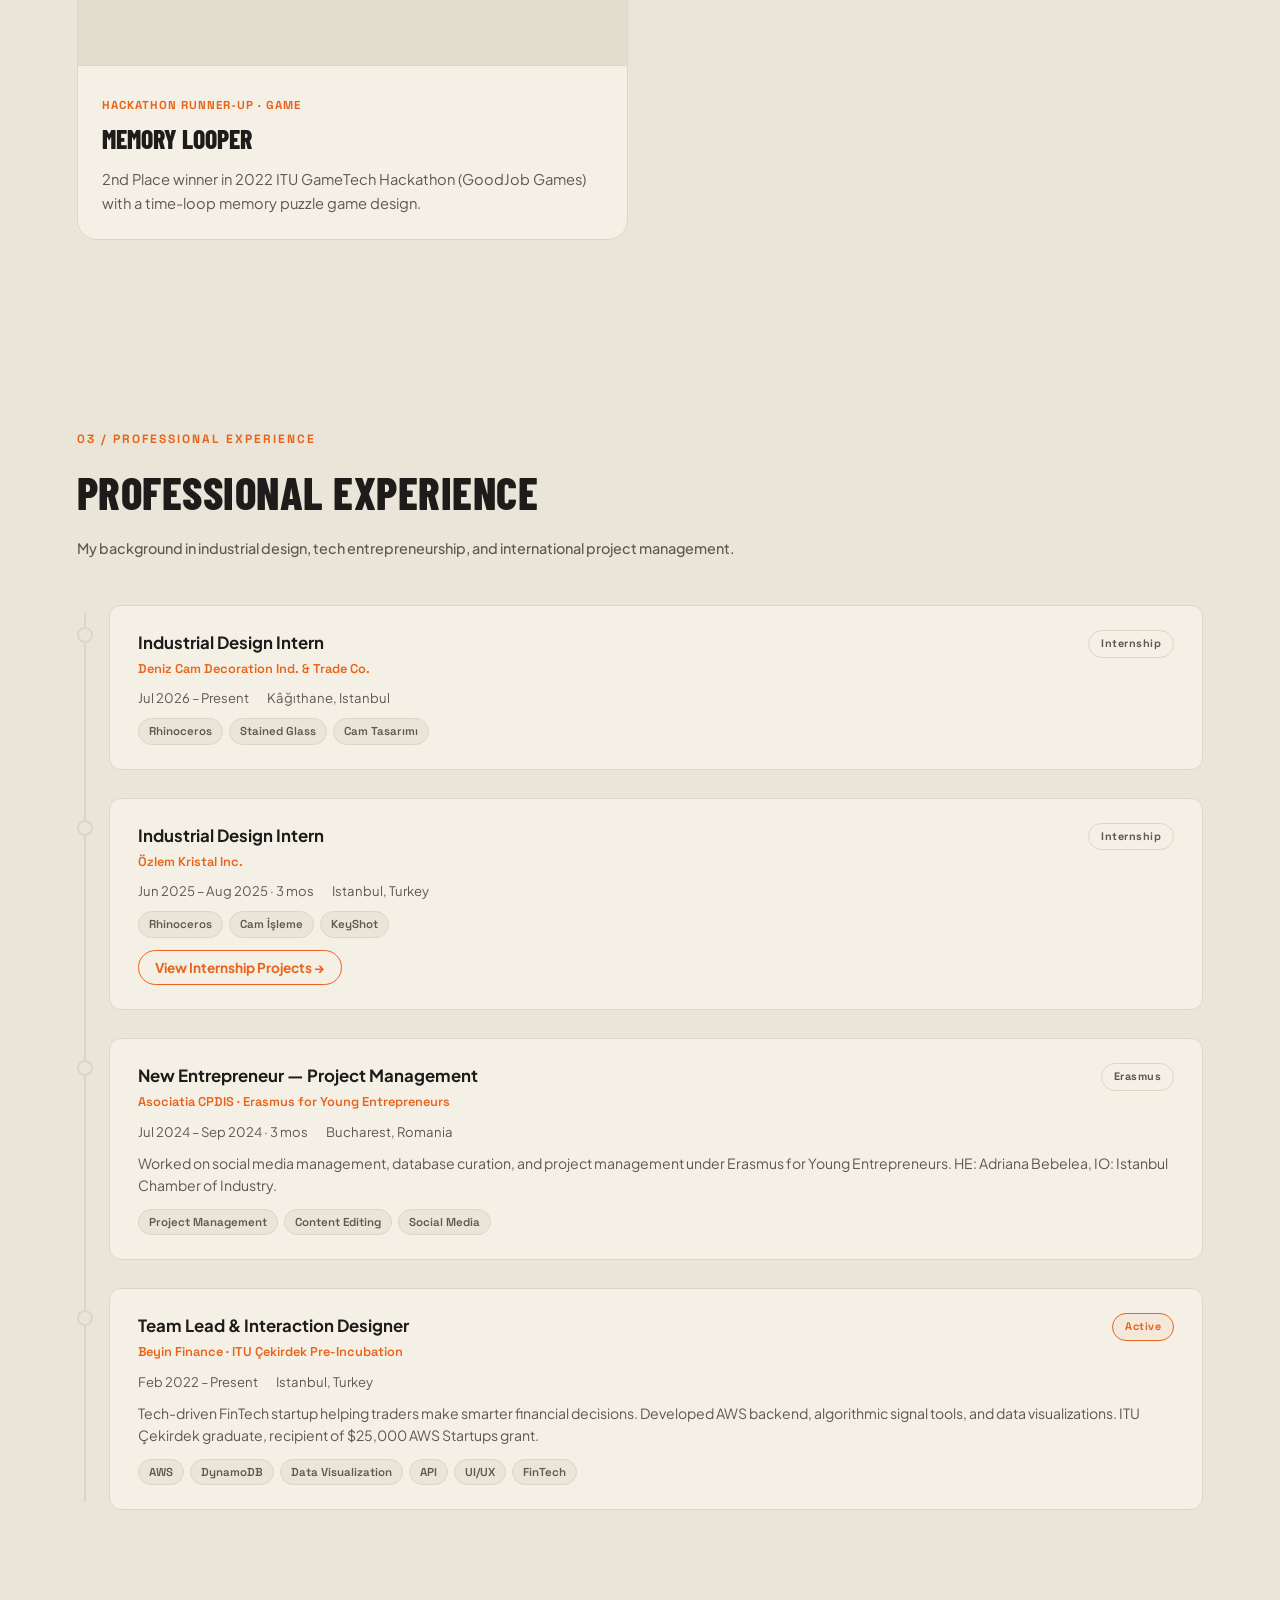
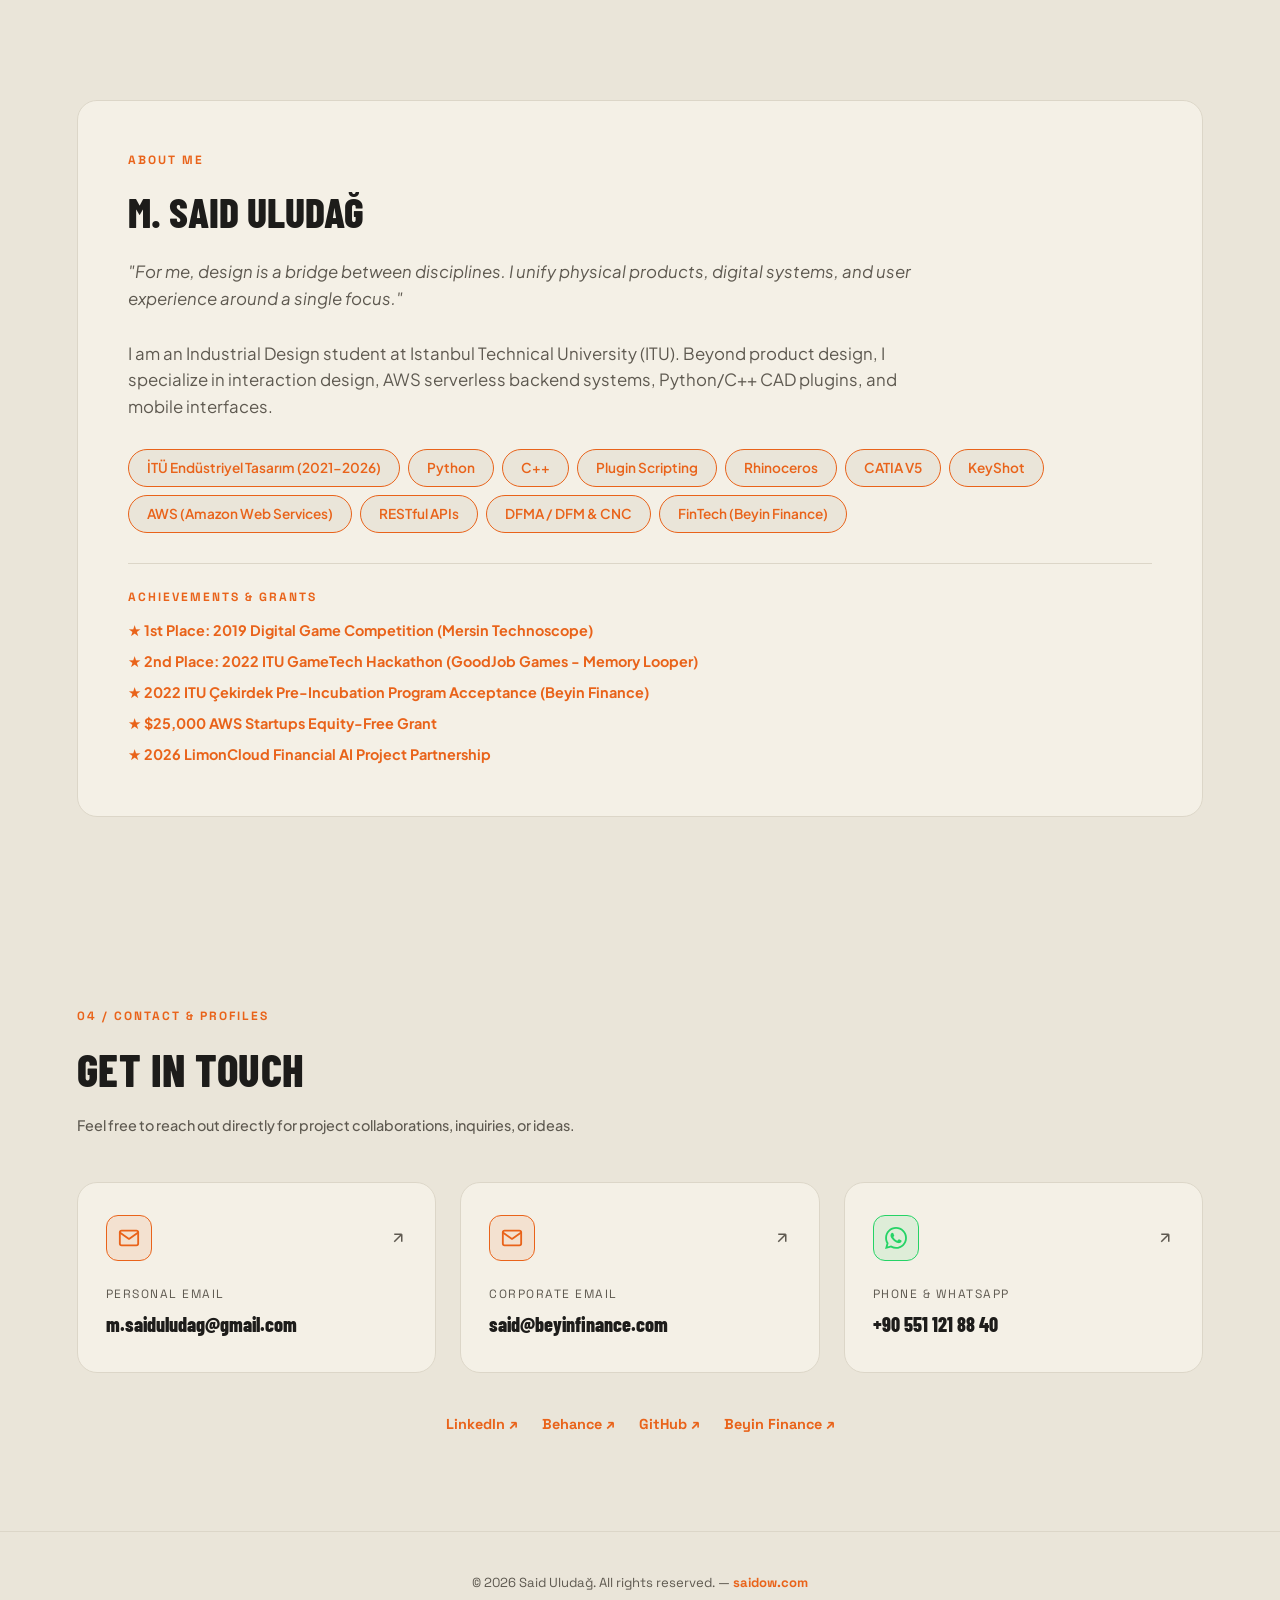
==== commit 0a204d8b: "localisation" ====
--- a/project.html
+++ b/project.html
@@ -23,13 +23,20 @@
     <a href="index.html" class="brand-logo">
       <span class="brand-name">SAİD ULUDAĞ</span>
     </a>
-    <nav class="nav-links">
-      <a href="index.html#hub" class="nav-link">Keşfet</a>
-      <a href="index.html#design" class="nav-link">Design</a>
-      <a href="index.html#code" class="nav-link">Code</a>
-      <a href="index.html#about" class="nav-link">Hakkımda</a>
-      <a href="index.html#contact" class="nav-link btn-contact">İletişim</a>
-    </nav>
+    <div class="nav-right">
+      <nav class="nav-links">
+        <a href="index.html#hub" class="nav-link" data-i18n="nav_explore">Keşfet</a>
+        <a href="index.html#design" class="nav-link" data-i18n="nav_design">Design</a>
+        <a href="index.html#code" class="nav-link" data-i18n="nav_code">Code</a>
+        <a href="index.html#about" class="nav-link" data-i18n="nav_about">Hakkımda</a>
+        <a href="index.html#contact" class="nav-link btn-contact" data-i18n="nav_contact">İletişim</a>
+      </nav>
+      <div class="lang-switch">
+        <button id="lang-tr" class="lang-btn active" aria-label="Türkçe">TR</button>
+        <span class="lang-divider">/</span>
+        <button id="lang-en" class="lang-btn" aria-label="English">EN</button>
+      </div>
+    </div>
   </header>
 
   <!-- Project Detail -->
@@ -57,6 +64,7 @@
     <p>© 2026 Said Uludağ. Tüm hakları saklıdır. — <a href="https://saidow.com">saidow.com</a></p>
   </footer>
 
+  <script src="i18n.js?v=1.0"></script>
   <script src="projects.js?v=1.0"></script>
   <script>
     (function () {
@@ -76,7 +84,37 @@
       document.getElementById('project-desc').textContent = p.desc;
 
       const isDesign = p.section === 'Industrial Design';
-      document.getElementById('back-link').href = 'index.html#' + (isDesign ? 'design' : 'code');
+      const backLink = document.getElementById('back-link');
+      backLink.href = 'index.html#' + (isDesign ? 'design' : 'code');
+
+      window.updateProjectDetailI18n = function (lang) {
+        const t = TRANSLATIONS[lang] || TRANSLATIONS.tr;
+        backLink.textContent = t.project_back;
+
+        // Header metadata
+        document.title = p.title + ' | Said Uludağ';
+        document.getElementById('project-category').textContent = p.section + ' — ' + p.category;
+        document.getElementById('project-title').textContent = p.title;
+        document.getElementById('project-meta').textContent = p.meta;
+
+        // Description translation if available
+        if (lang === 'en' && p.desc_en) {
+          document.getElementById('project-desc').textContent = p.desc_en;
+        } else {
+          document.getElementById('project-desc').textContent = p.desc;
+        }
+
+        const externalBtn = document.querySelector('.project-external');
+        if (externalBtn) {
+          externalBtn.textContent = t.project_external;
+        }
+
+        // Nav translations
+        document.querySelectorAll('[data-i18n]').forEach(el => {
+          const key = el.dataset.i18n;
+          if (t[key]) el.textContent = t[key];
+        });
+      };
 
       if (p.link) {
         const a = document.createElement('a');
@@ -84,7 +122,7 @@
         a.target = '_blank';
         a.rel = 'noopener noreferrer';
         a.className = 'project-external';
-        a.textContent = 'Projeyi Ziyaret Et ↗';
+        a.textContent = (typeof TRANSLATIONS !== 'undefined' && localStorage.getItem('saidow_lang') === 'en') ? TRANSLATIONS.en.project_external : 'Projeyi Ziyaret Et ↗';
         document.getElementById('project-actions').appendChild(a);
       }
 
@@ -112,8 +150,35 @@
       prevEl.textContent = '← ' + PROJECTS[prev].title;
       nextEl.href = 'project.html?id=' + next;
       nextEl.textContent = PROJECTS[next].title + ' →';
+
+      // Initialize language selector on project.html
+      let currentLang = localStorage.getItem('saidow_lang');
+      if (!currentLang) {
+        const timeZone = (Intl.DateTimeFormat().resolvedOptions().timeZone || '');
+        const userLangs = navigator.languages || [navigator.language || ''];
+        currentLang = (userLangs.some(l => l.toLowerCase().includes('tr')) || timeZone.includes('Istanbul')) ? 'tr' : 'en';
+      }
+
+      function setProjectLang(lang) {
+        localStorage.setItem('saidow_lang', lang);
+        document.documentElement.lang = lang;
+        const btnTr = document.getElementById('lang-tr');
+        const btnEn = document.getElementById('lang-en');
+        if (btnTr && btnEn) {
+          btnTr.classList.toggle('active', lang === 'tr');
+          btnEn.classList.toggle('active', lang === 'en');
+        }
+        updateProjectDetailI18n(lang);
+      }
+
+      const btnTr = document.getElementById('lang-tr');
+      const btnEn = document.getElementById('lang-en');
+      if (btnTr) btnTr.addEventListener('click', () => setProjectLang('tr'));
+      if (btnEn) btnEn.addEventListener('click', () => setProjectLang('en'));
+
+      setProjectLang(currentLang);
     })();
   </script>
-  <script src="main.js?v=13.0"></script>
+  <script src="main.js?v=14.0"></script>
 </body>
 </html>
--- a/style.css
+++ b/style.css
@@ -131,9 +131,15 @@
   letter-spacing: 1px;
 }
 
+.nav-right {
+  display: flex;
+  align-items: center;
+  gap: 1.8rem;
+}
+
 .nav-links {
   display: flex;
-  gap: 1.8rem;
+  gap: 1.5rem;
   align-items: center;
 }
 
@@ -144,6 +150,7 @@
   font-size: 0.95rem;
   letter-spacing: 0.3px;
   transition: var(--transition-smooth);
+  white-space: nowrap;
 }
 
 .nav-link:hover, .nav-link.active {
@@ -161,6 +168,45 @@
 .btn-contact:hover {
   background: var(--color-atomic-orange);
   color: #FFFFFF;
+}
+
+/* Language Switcher */
+.lang-switch {
+  display: flex;
+  align-items: center;
+  gap: 4px;
+  background: rgba(29, 28, 26, 0.05);
+  padding: 4px 10px;
+  border-radius: 20px;
+  border: 1px solid var(--border-color);
+}
+
+.lang-btn {
+  background: none;
+  border: none;
+  font-family: var(--font-mono);
+  font-size: 0.78rem;
+  font-weight: 700;
+  color: var(--color-text-sub);
+  cursor: pointer;
+  padding: 2px 4px;
+  border-radius: 4px;
+  transition: var(--transition-smooth);
+}
+
+.lang-btn:hover {
+  color: var(--color-atomic-orange);
+}
+
+.lang-btn.active {
+  color: var(--color-atomic-orange);
+  background: rgba(233, 99, 26, 0.12);
+}
+
+.lang-divider {
+  font-size: 0.75rem;
+  color: var(--border-color);
+  user-select: none;
 }
 
 /* Hero Section */
@@ -283,32 +329,54 @@
   }
 }
 
-@media (max-width: 640px) {
+@media (max-width: 768px) {
   .navbar {
-    padding: 1rem 5% !important;
-  }
-
-  .navbar--scrolled {
-    padding: 0.6rem 5% !important;
-  }
-
+    padding: 0.8rem 4% !important;
+  }
+  .nav-right {
+    gap: 0.8rem;
+  }
+  .nav-links {
+    gap: 0.6rem;
+  }
   .brand-name {
-    font-size: 1.4rem;
+    font-size: 1.3rem;
     letter-spacing: 1px;
   }
-
+  .nav-link {
+    font-size: 0.8rem;
+  }
+  .btn-contact {
+    padding: 4px 10px;
+    font-size: 0.78rem;
+  }
+  .lang-switch {
+    padding: 2px 6px;
+  }
+  .lang-btn {
+    font-size: 0.72rem;
+    padding: 1px 3px;
+  }
+}
+
+@media (max-width: 480px) {
+  .navbar {
+    padding: 0.7rem 3% !important;
+  }
+  .brand-name {
+    font-size: 1.1rem;
+  }
   .nav-links {
-    gap: 1rem;
-  }
-
+    gap: 0.4rem;
+  }
   .nav-link {
-    font-size: 0.82rem;
-  }
-
+    font-size: 0.75rem;
+  }
   .btn-contact {
-    padding: 5px 14px;
-    font-size: 0.82rem;
-  }
+    padding: 3px 8px;
+    font-size: 0.72rem;
+  }
+}
 
   .hero-section {
     padding: 110px 5% 40px;
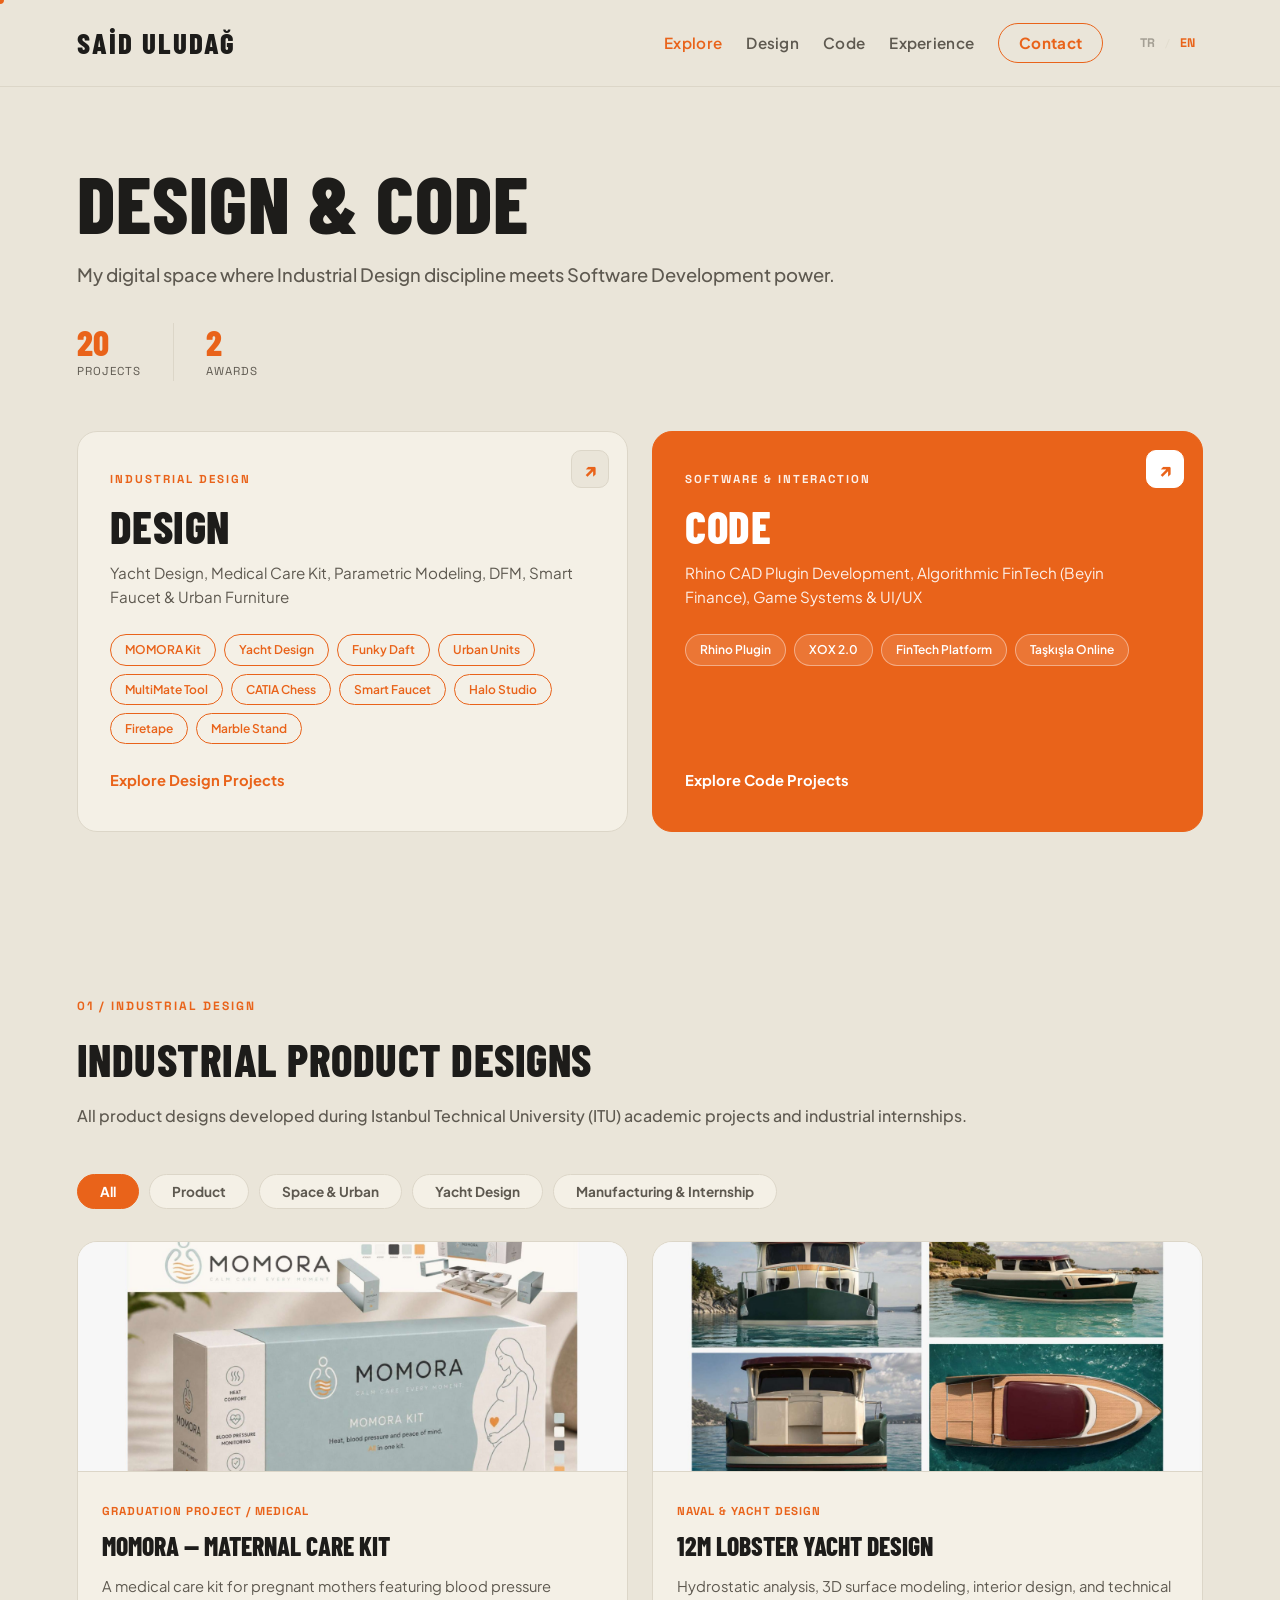
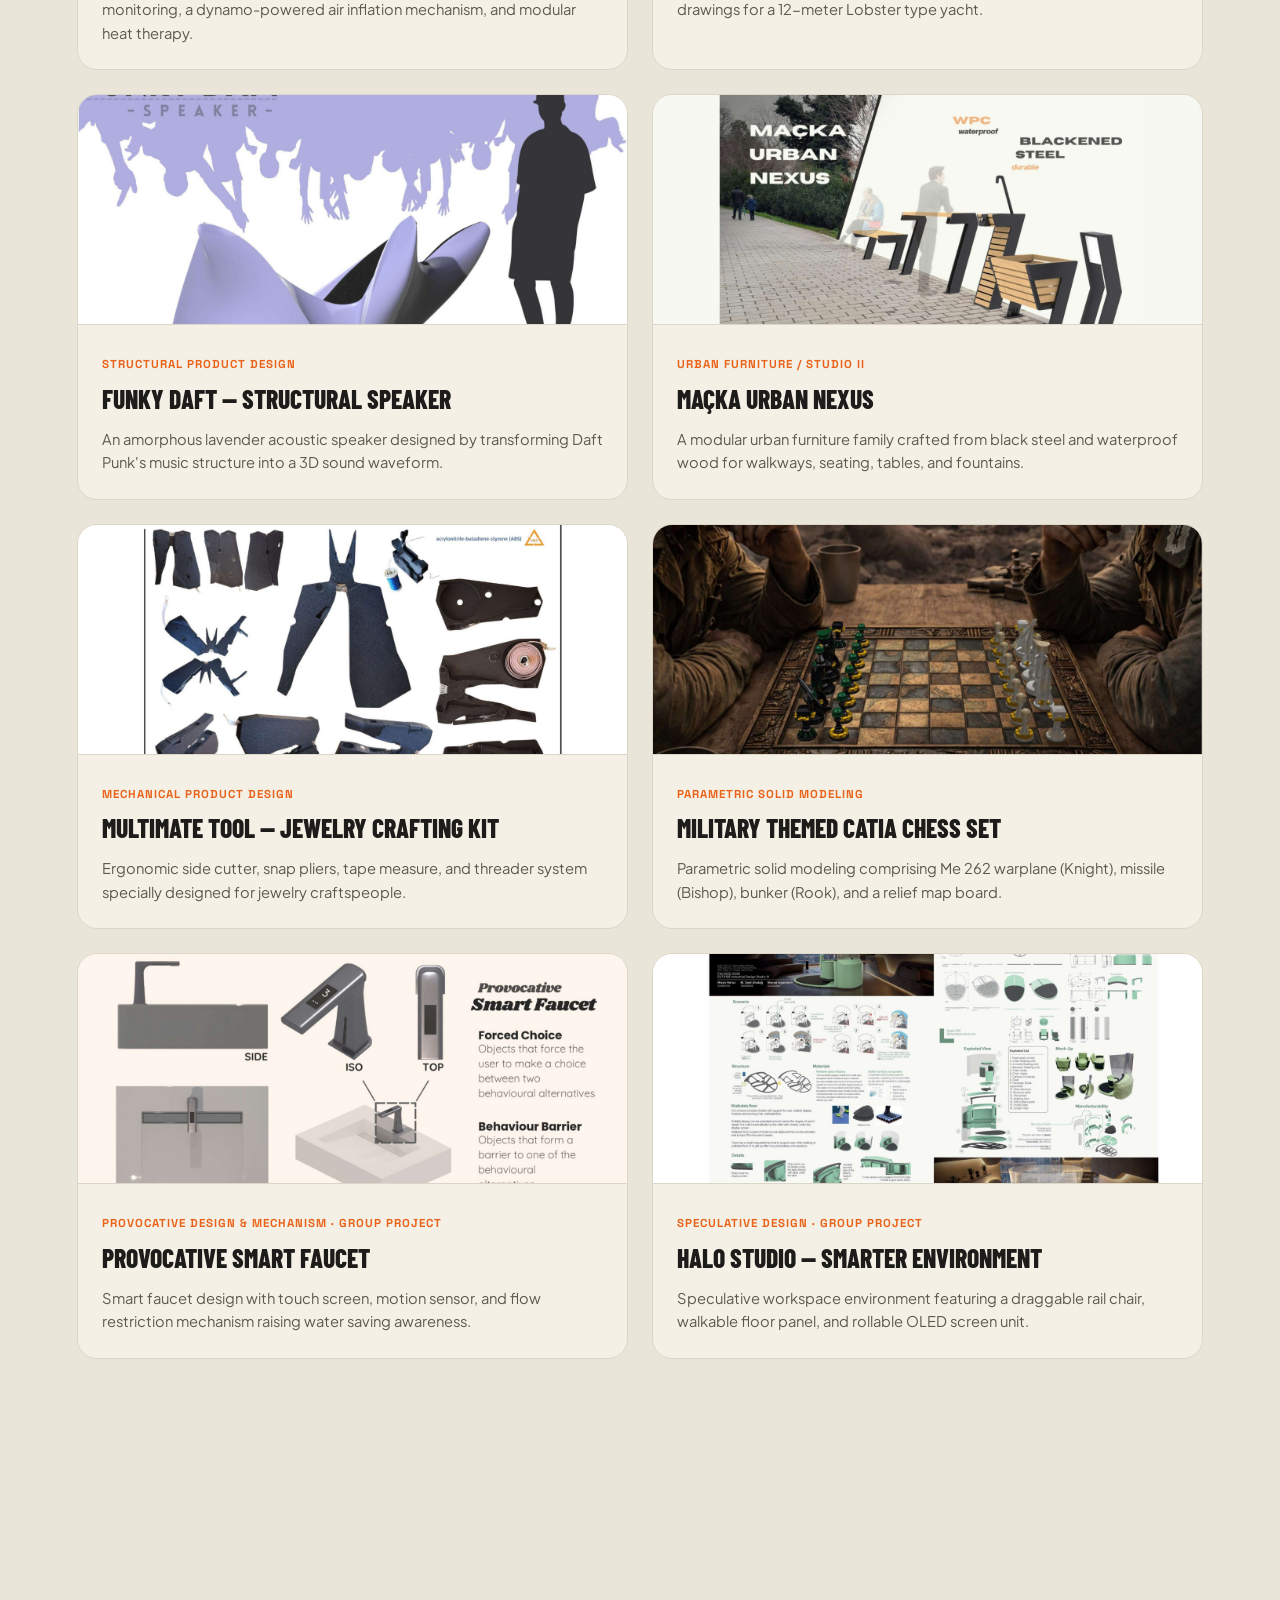
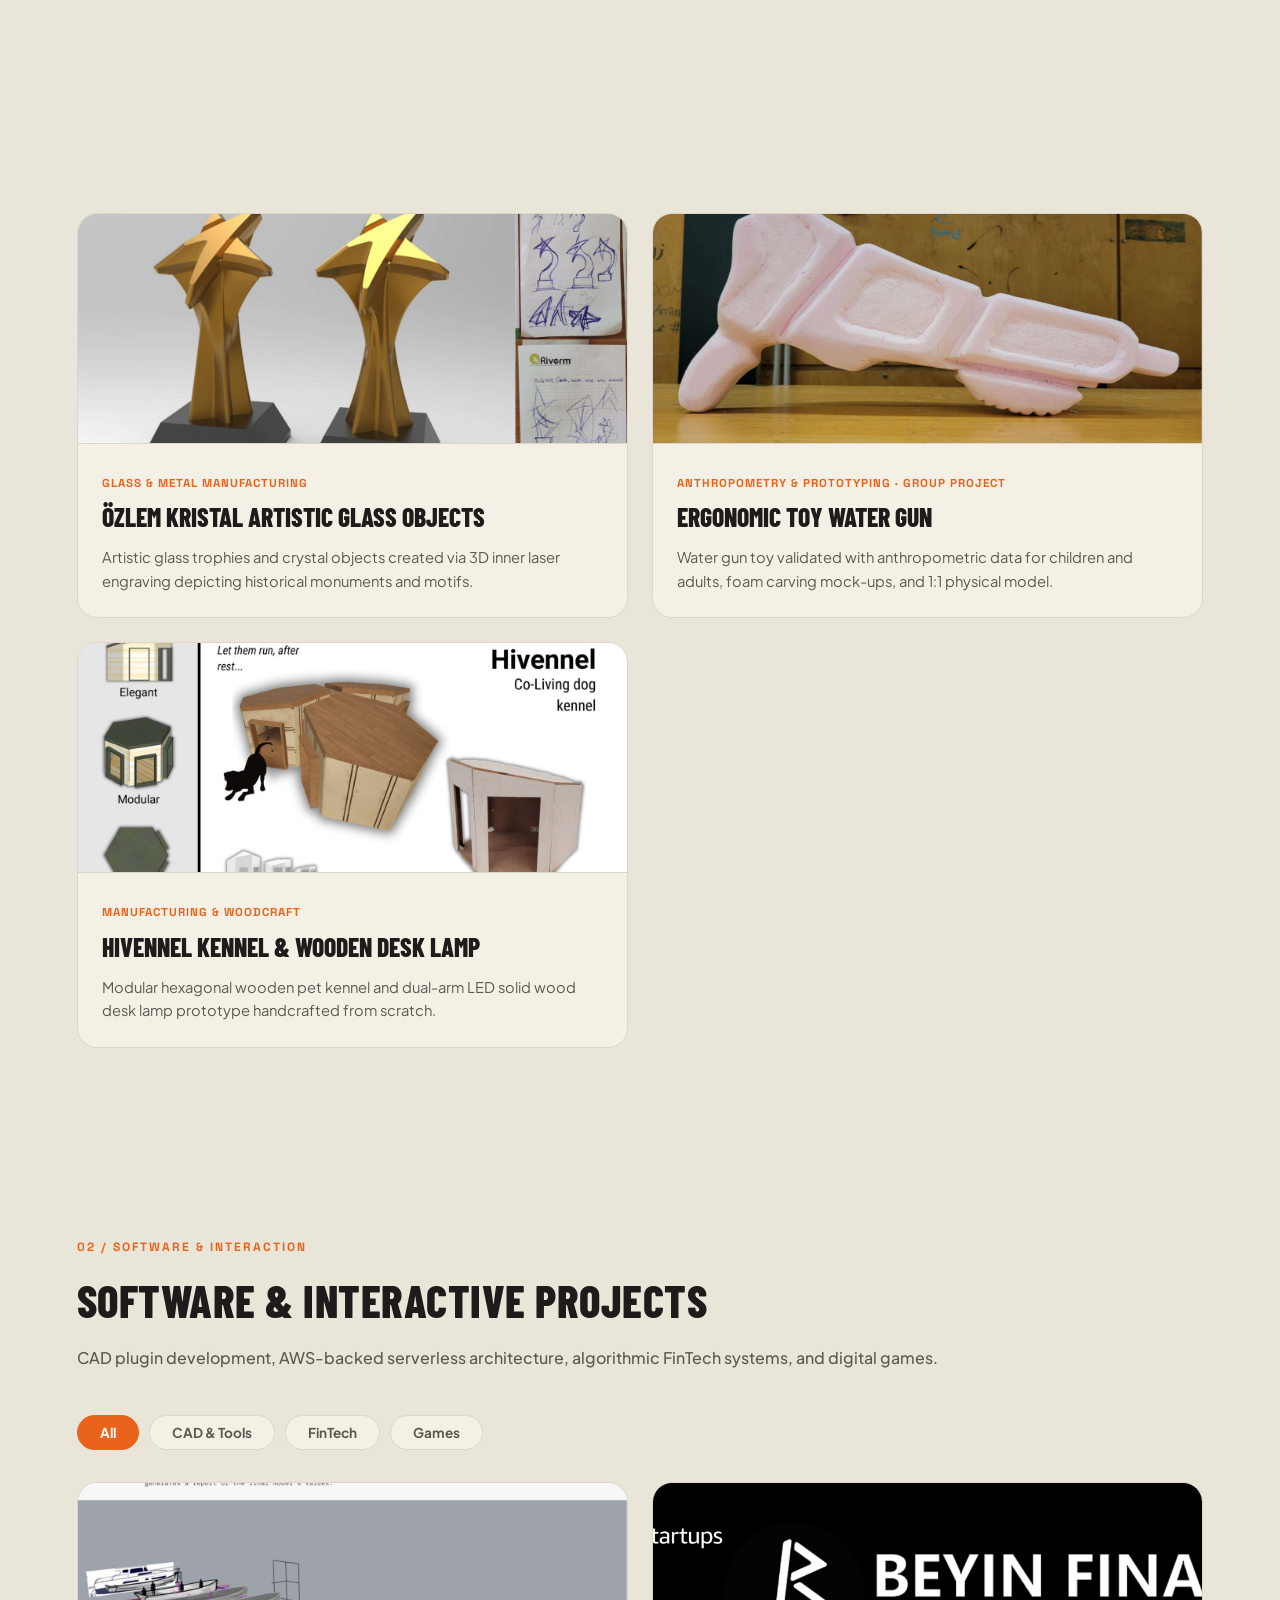
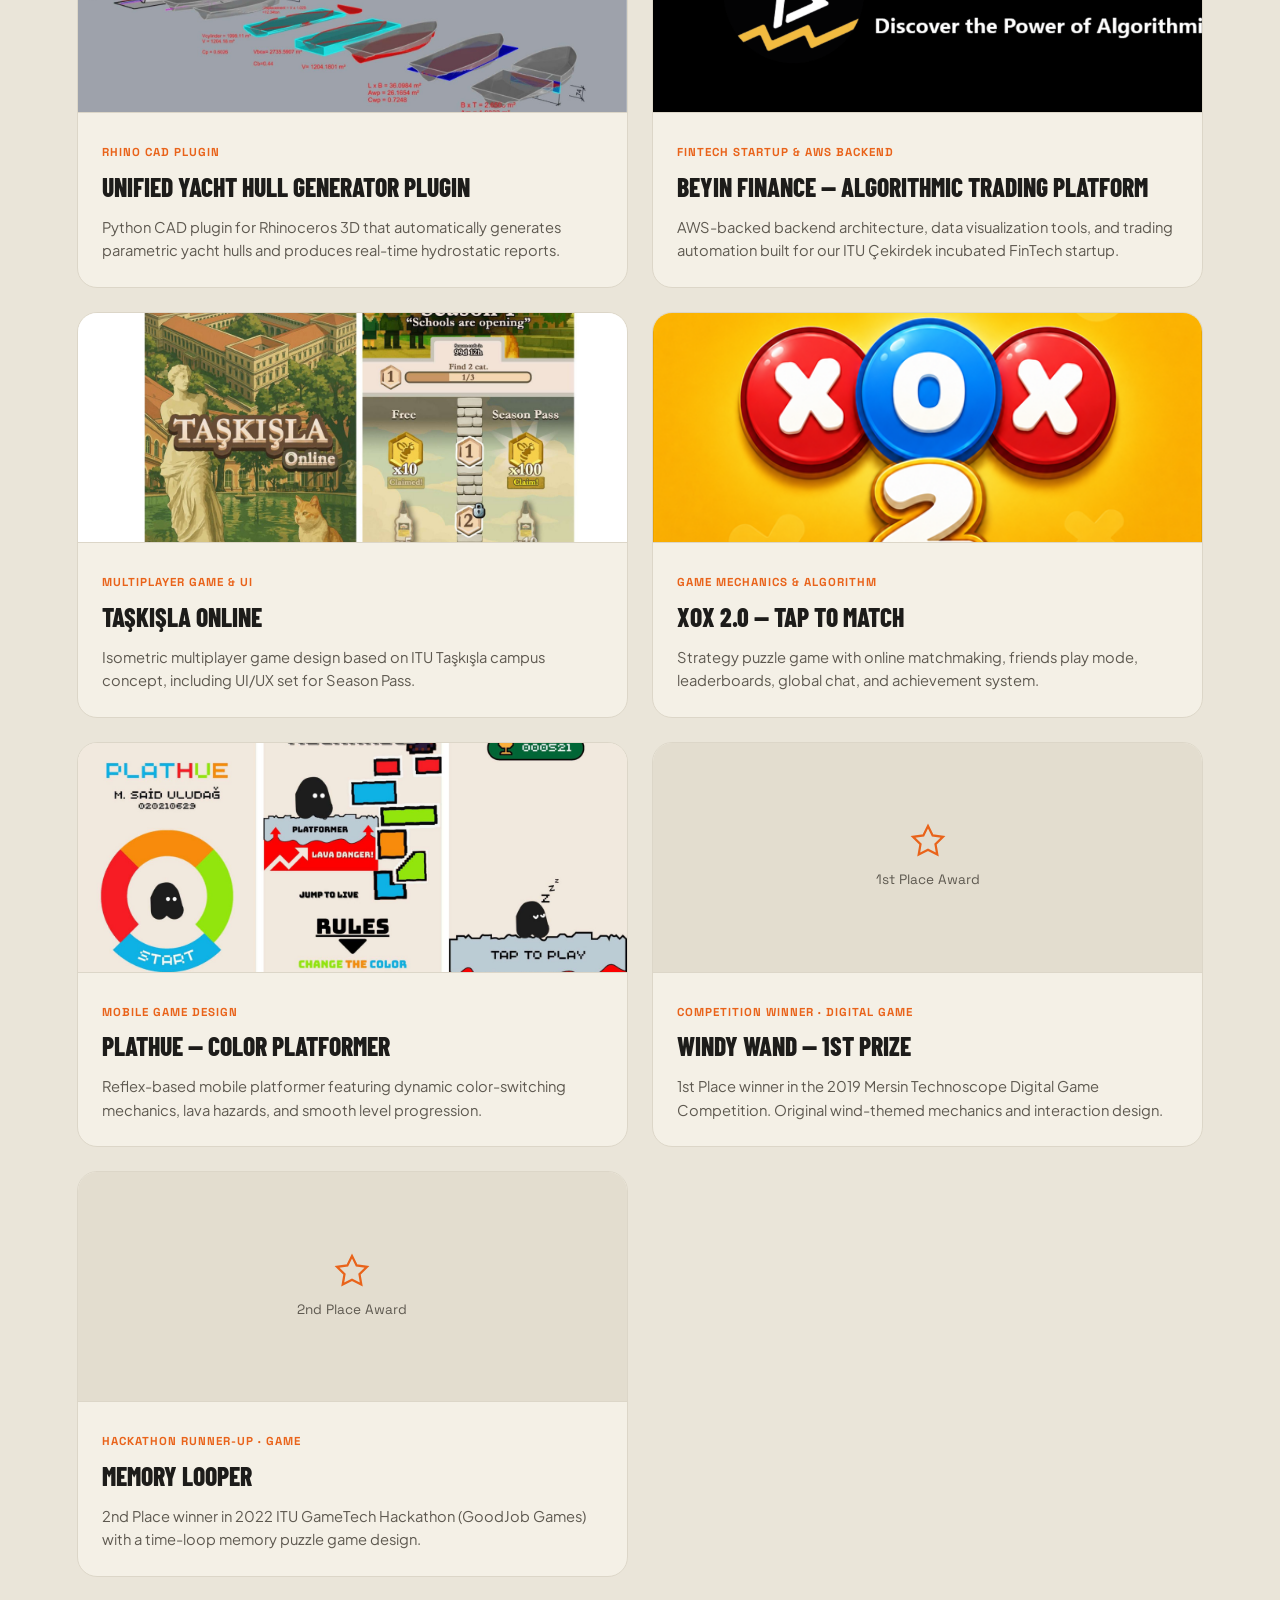
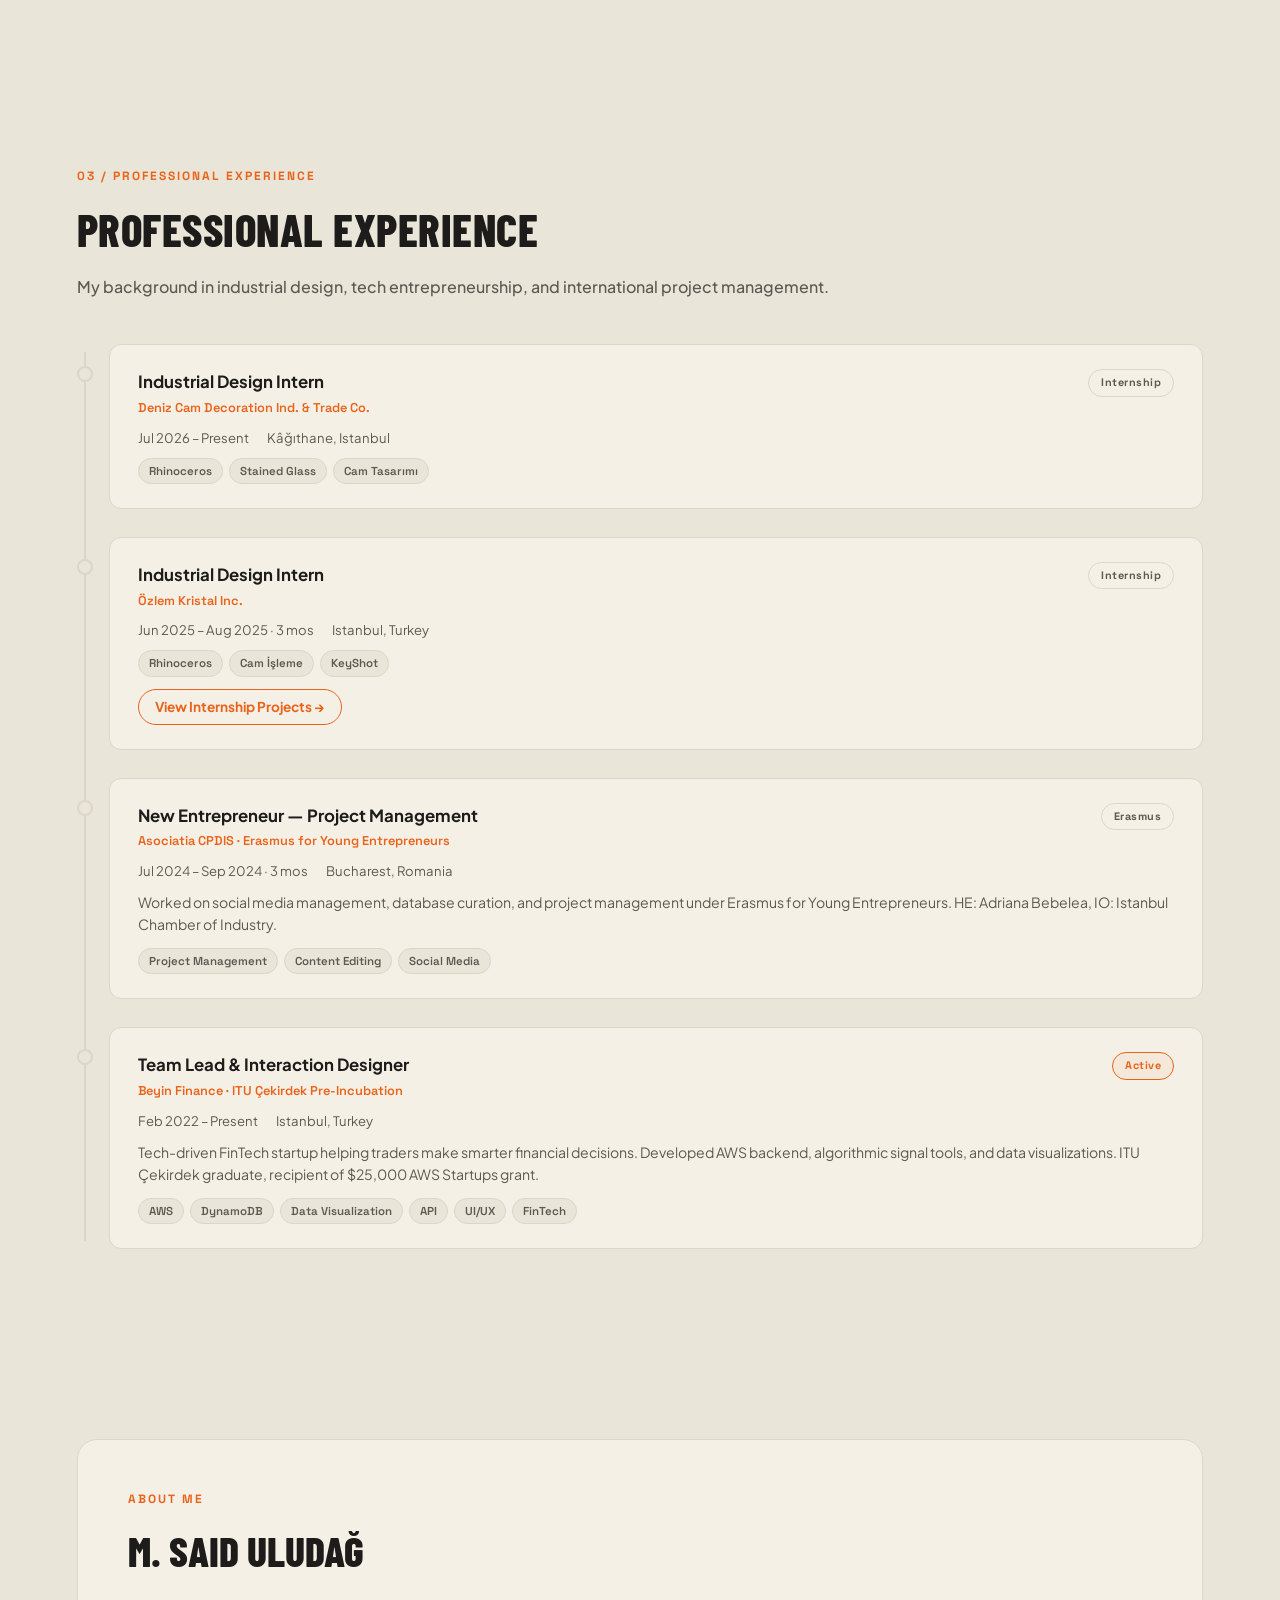
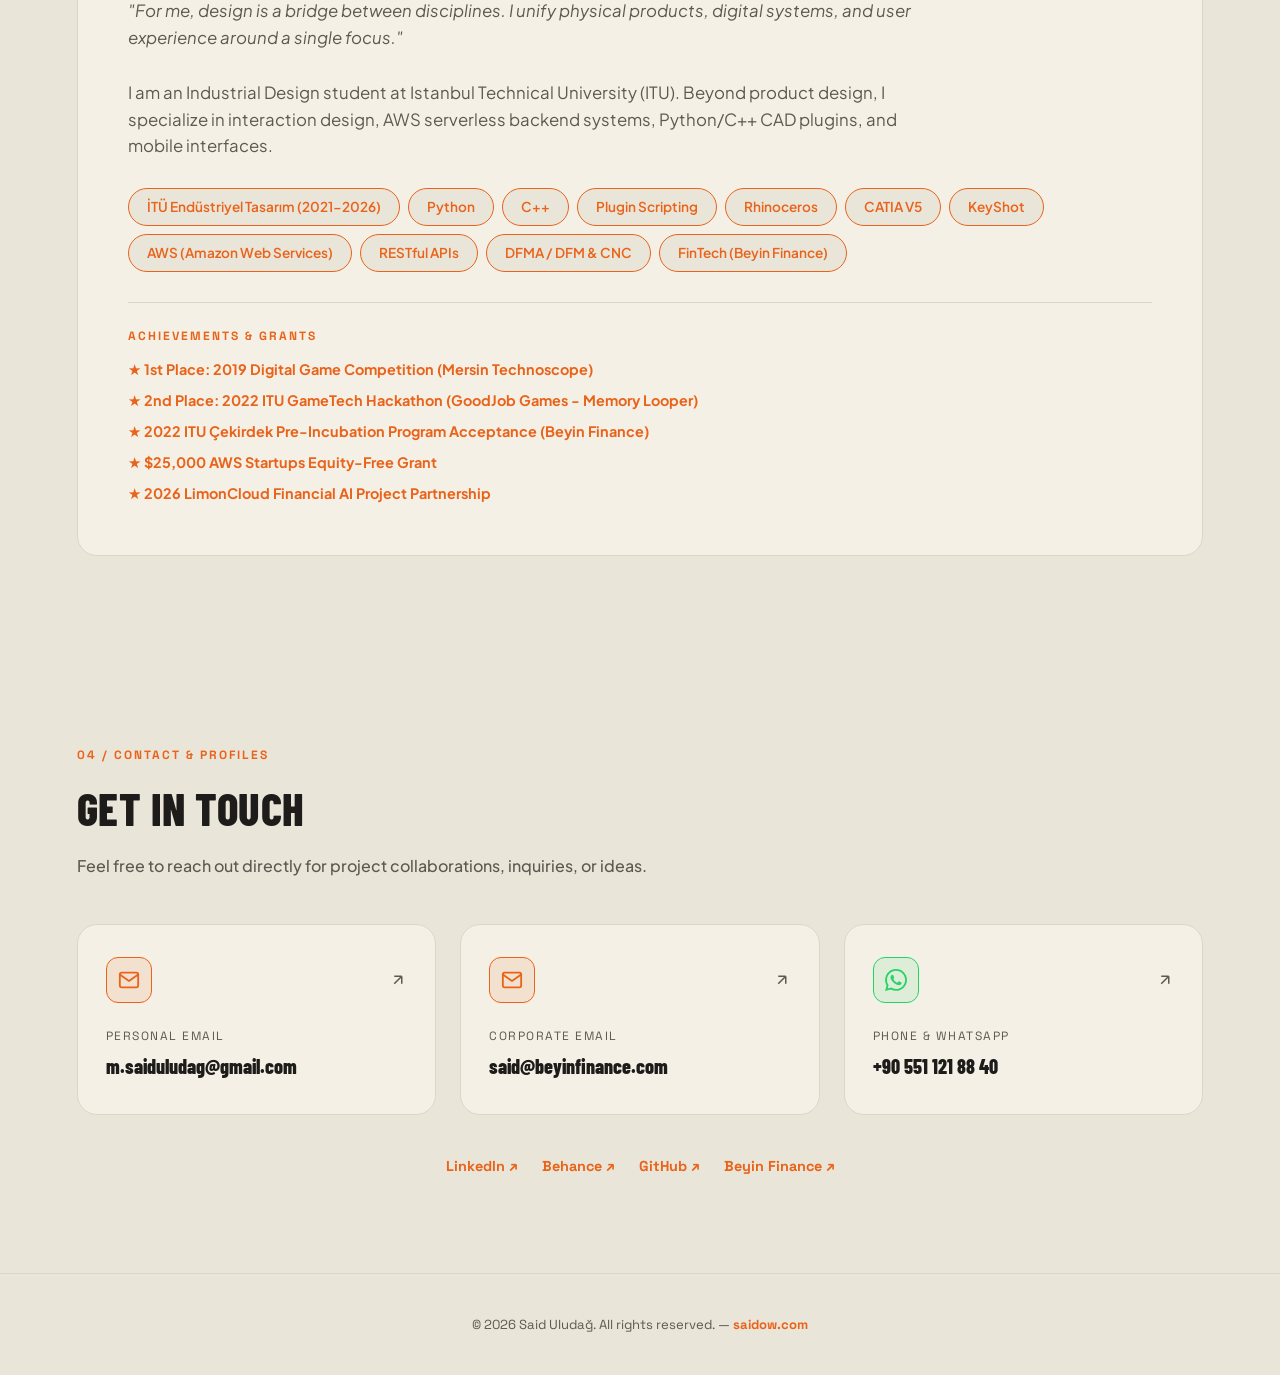
==== commit 8cc991cb: "update" ====
--- a/project.html
+++ b/project.html
@@ -13,7 +13,7 @@
   <link href="https://fonts.googleapis.com/css2?family=Barlow+Condensed:wght@700;800&family=Plus+Jakarta+Sans:wght@400;500;600;700;800&family=Space+Grotesk:wght@500;700&display=swap" rel="stylesheet">
 
   <!-- CSS -->
-  <link rel="stylesheet" href="style.css?v=19.0">
+  <link rel="stylesheet" href="style.css?v=20.0">
 </head>
 <body>
   <div class="bg-grid"></div>
@@ -64,7 +64,7 @@
     <p>© 2026 Said Uludağ. Tüm hakları saklıdır. — <a href="https://saidow.com">saidow.com</a></p>
   </footer>
 
-  <script src="i18n.js?v=1.0"></script>
+  <script src="i18n.js?v=2.0"></script>
   <script src="projects.js?v=1.0"></script>
   <script>
     (function () {
@@ -87,22 +87,28 @@
       const backLink = document.getElementById('back-link');
       backLink.href = 'index.html#' + (isDesign ? 'design' : 'code');
 
+      // Calculate Prev / Next IDs for navigation
+      const idx = PROJECT_ORDER.indexOf(id);
+      const prev = PROJECT_ORDER[(idx - 1 + PROJECT_ORDER.length) % PROJECT_ORDER.length];
+      const next = PROJECT_ORDER[(idx + 1) % PROJECT_ORDER.length];
+
       window.updateProjectDetailI18n = function (lang) {
         const t = TRANSLATIONS[lang] || TRANSLATIONS.tr;
         backLink.textContent = t.project_back;
 
+        // Content variables
+        const title = (lang === 'en' && p.title_en) ? p.title_en : p.title;
+        const section = (lang === 'en' && p.section_en) ? p.section_en : p.section;
+        const category = (lang === 'en' && p.category_en) ? p.category_en : p.category;
+        const meta = (lang === 'en' && p.meta_en) ? p.meta_en : p.meta;
+        const desc = (lang === 'en' && p.desc_en) ? p.desc_en : p.desc;
+
         // Header metadata
-        document.title = p.title + ' | Said Uludağ';
-        document.getElementById('project-category').textContent = p.section + ' — ' + p.category;
-        document.getElementById('project-title').textContent = p.title;
-        document.getElementById('project-meta').textContent = p.meta;
-
-        // Description translation if available
-        if (lang === 'en' && p.desc_en) {
-          document.getElementById('project-desc').textContent = p.desc_en;
-        } else {
-          document.getElementById('project-desc').textContent = p.desc;
-        }
+        document.title = title + ' | Said Uludağ';
+        document.getElementById('project-category').textContent = section + ' — ' + category;
+        document.getElementById('project-title').textContent = title;
+        document.getElementById('project-meta').textContent = meta;
+        document.getElementById('project-desc').textContent = desc;
 
         const externalBtn = document.querySelector('.project-external');
         if (externalBtn) {
@@ -114,6 +120,16 @@
           const key = el.dataset.i18n;
           if (t[key]) el.textContent = t[key];
         });
+
+        // Prev/Next titles
+        if (typeof prev !== 'undefined' && typeof next !== 'undefined') {
+          const prevTitle = (lang === 'en' && PROJECTS[prev].title_en) ? PROJECTS[prev].title_en : PROJECTS[prev].title;
+          const nextTitle = (lang === 'en' && PROJECTS[next].title_en) ? PROJECTS[next].title_en : PROJECTS[next].title;
+          const prevEl = document.getElementById('prev-project');
+          const nextEl = document.getElementById('next-project');
+          if (prevEl) prevEl.textContent = '← ' + prevTitle;
+          if (nextEl) nextEl.textContent = nextTitle + ' →';
+        }
       };
 
       if (p.link) {
@@ -140,17 +156,11 @@
         gallery.appendChild(img);
       });
 
-      // Prev / Next navigation
-      const idx = PROJECT_ORDER.indexOf(id);
-      const prev = PROJECT_ORDER[(idx - 1 + PROJECT_ORDER.length) % PROJECT_ORDER.length];
-      const next = PROJECT_ORDER[(idx + 1) % PROJECT_ORDER.length];
+      // Prev / Next navigation links
       const prevEl = document.getElementById('prev-project');
       const nextEl = document.getElementById('next-project');
-      prevEl.href = 'project.html?id=' + prev;
-      prevEl.textContent = '← ' + PROJECTS[prev].title;
-      nextEl.href = 'project.html?id=' + next;
-      nextEl.textContent = PROJECTS[next].title + ' →';
-
+      if (prevEl) prevEl.href = 'project.html?id=' + prev;
+      if (nextEl) nextEl.href = 'project.html?id=' + next;
       // Initialize language selector on project.html
       let currentLang = localStorage.getItem('saidow_lang');
       if (!currentLang) {
--- a/style.css
+++ b/style.css
@@ -174,11 +174,7 @@
 .lang-switch {
   display: flex;
   align-items: center;
-  gap: 4px;
-  background: rgba(29, 28, 26, 0.05);
-  padding: 4px 10px;
-  border-radius: 20px;
-  border: 1px solid var(--border-color);
+  gap: 2px;
 }
 
 .lang-btn {
@@ -189,24 +185,27 @@
   font-weight: 700;
   color: var(--color-text-sub);
   cursor: pointer;
-  padding: 2px 4px;
-  border-radius: 4px;
-  transition: var(--transition-smooth);
+  padding: 4px 8px;
+  border-radius: 6px;
+  transition: var(--transition-smooth);
+  opacity: 0.5;
 }
 
 .lang-btn:hover {
+  opacity: 0.8;
   color: var(--color-atomic-orange);
 }
 
 .lang-btn.active {
   color: var(--color-atomic-orange);
-  background: rgba(233, 99, 26, 0.12);
+  opacity: 1;
 }
 
 .lang-divider {
-  font-size: 0.75rem;
+  font-size: 0.7rem;
   color: var(--border-color);
   user-select: none;
+  opacity: 0.6;
 }
 
 /* Hero Section */
@@ -378,6 +377,7 @@
   }
 }
 
+@media (max-width: 640px) {
   .hero-section {
     padding: 110px 5% 40px;
   }
